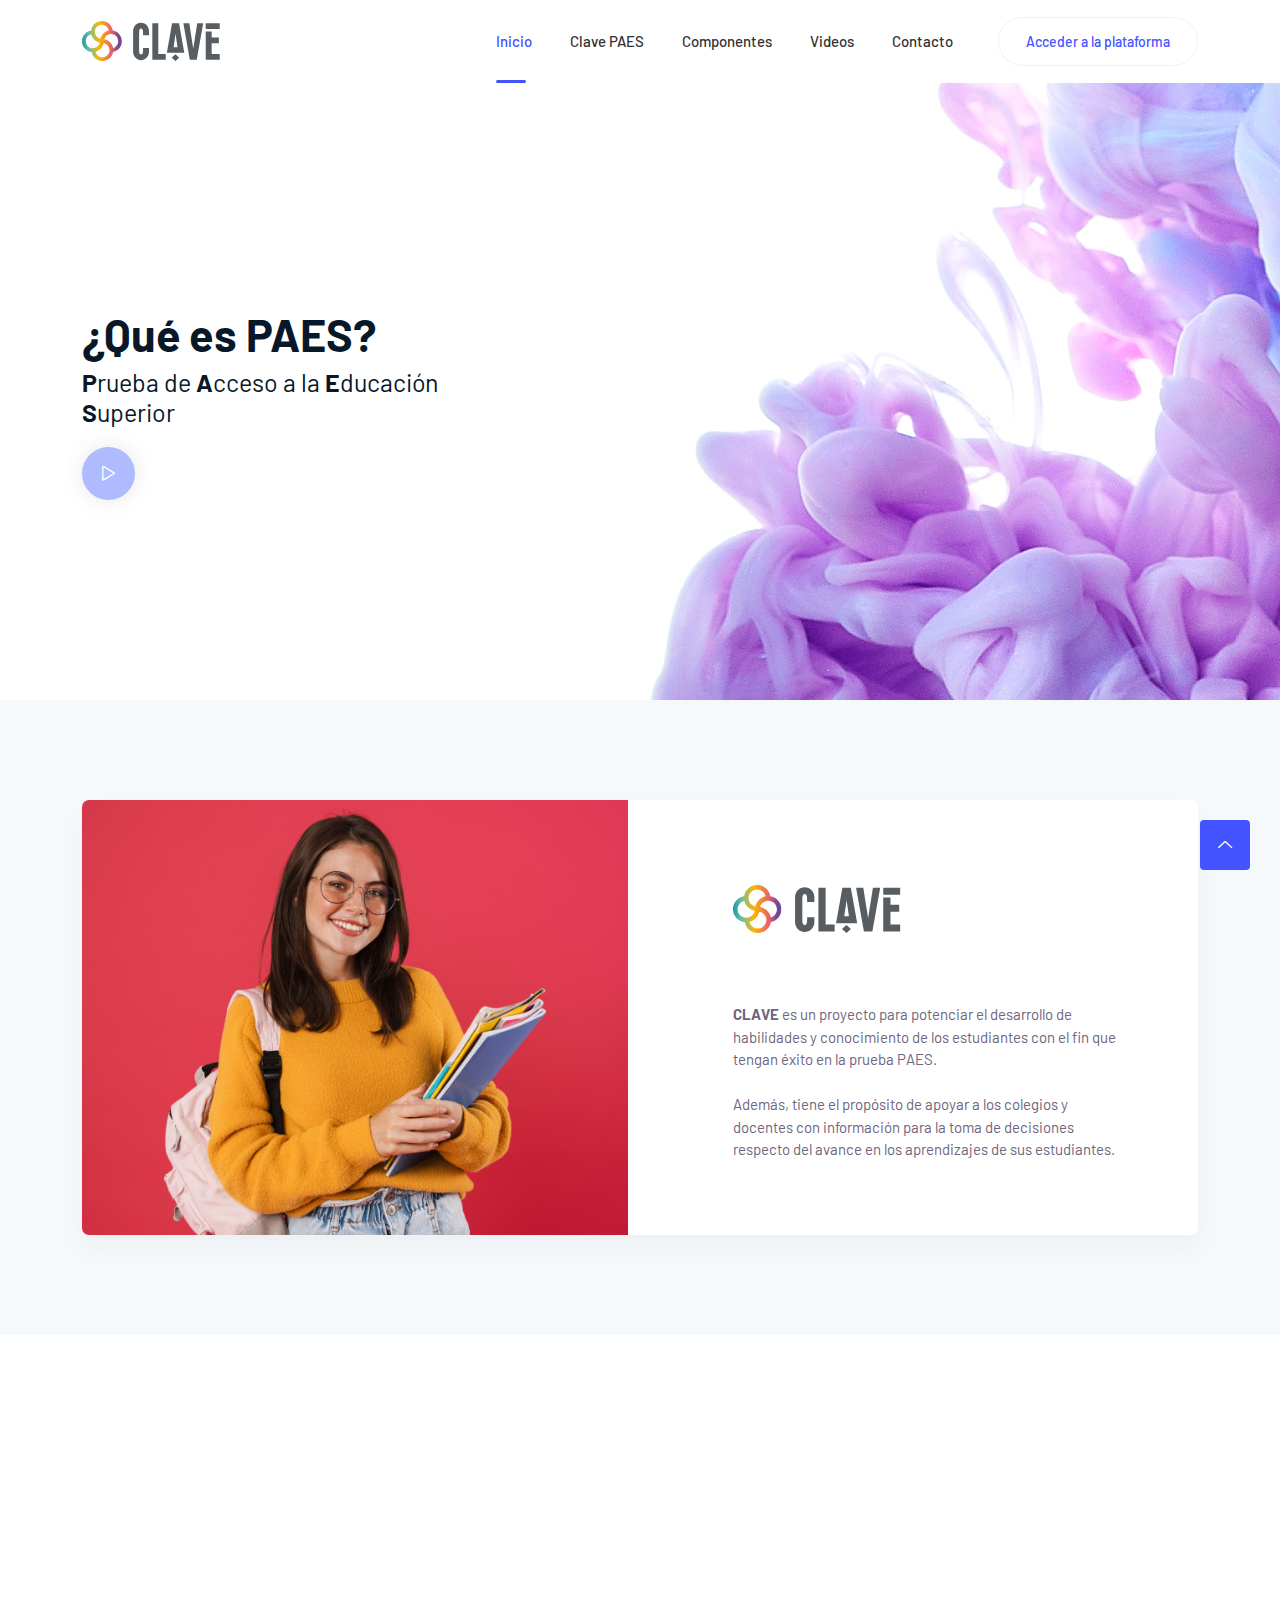
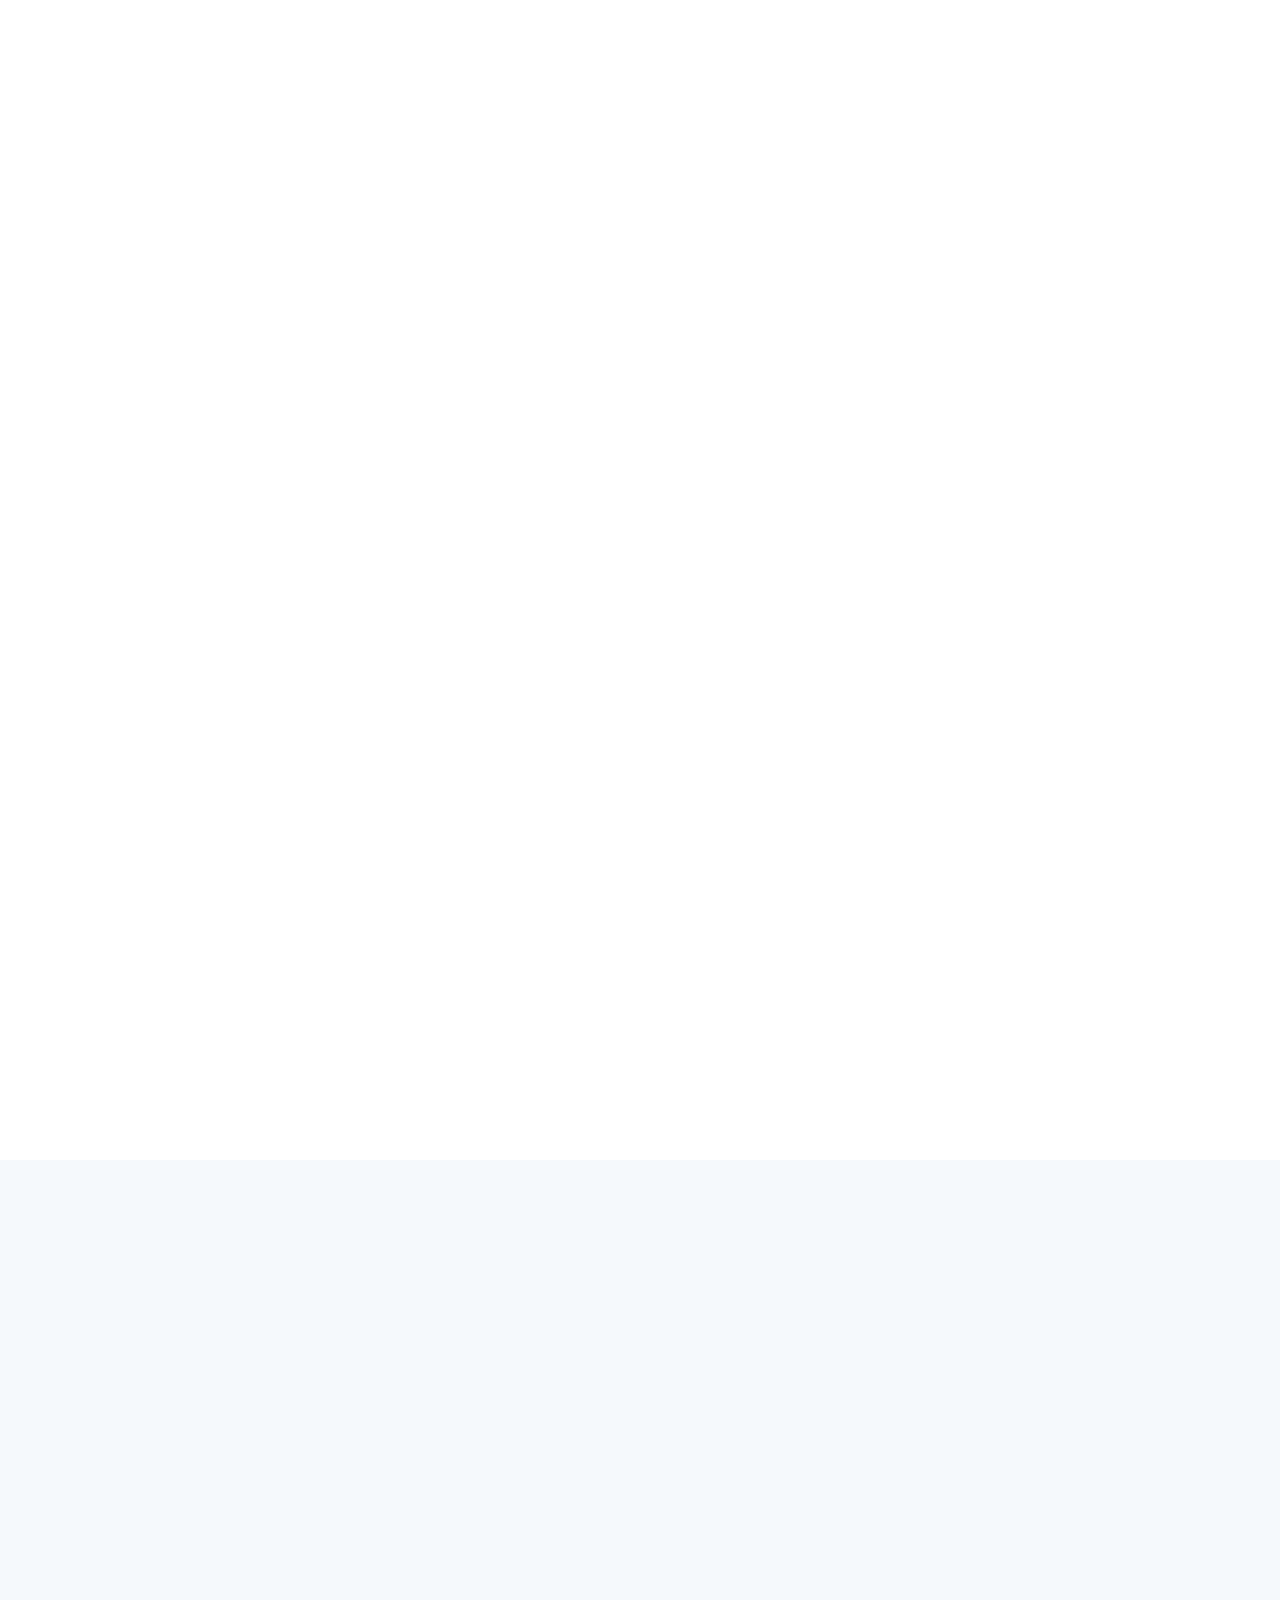
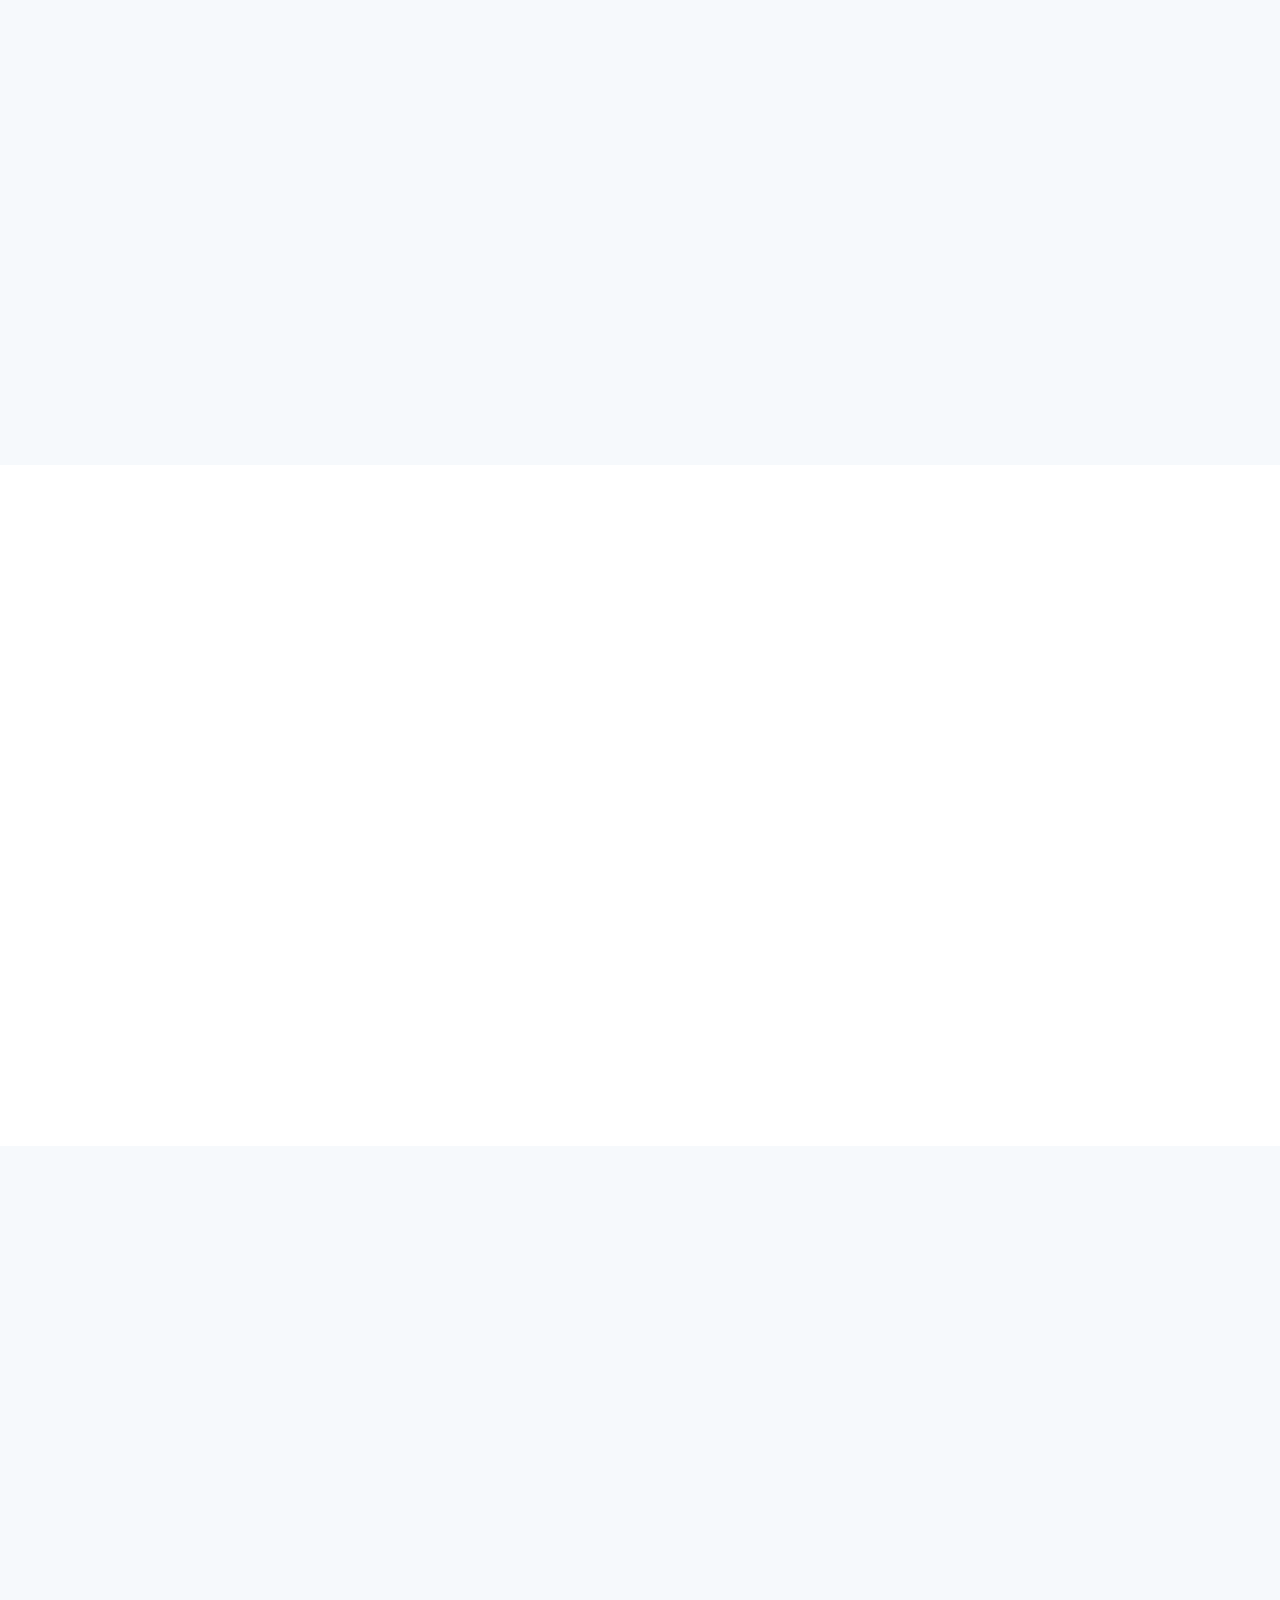
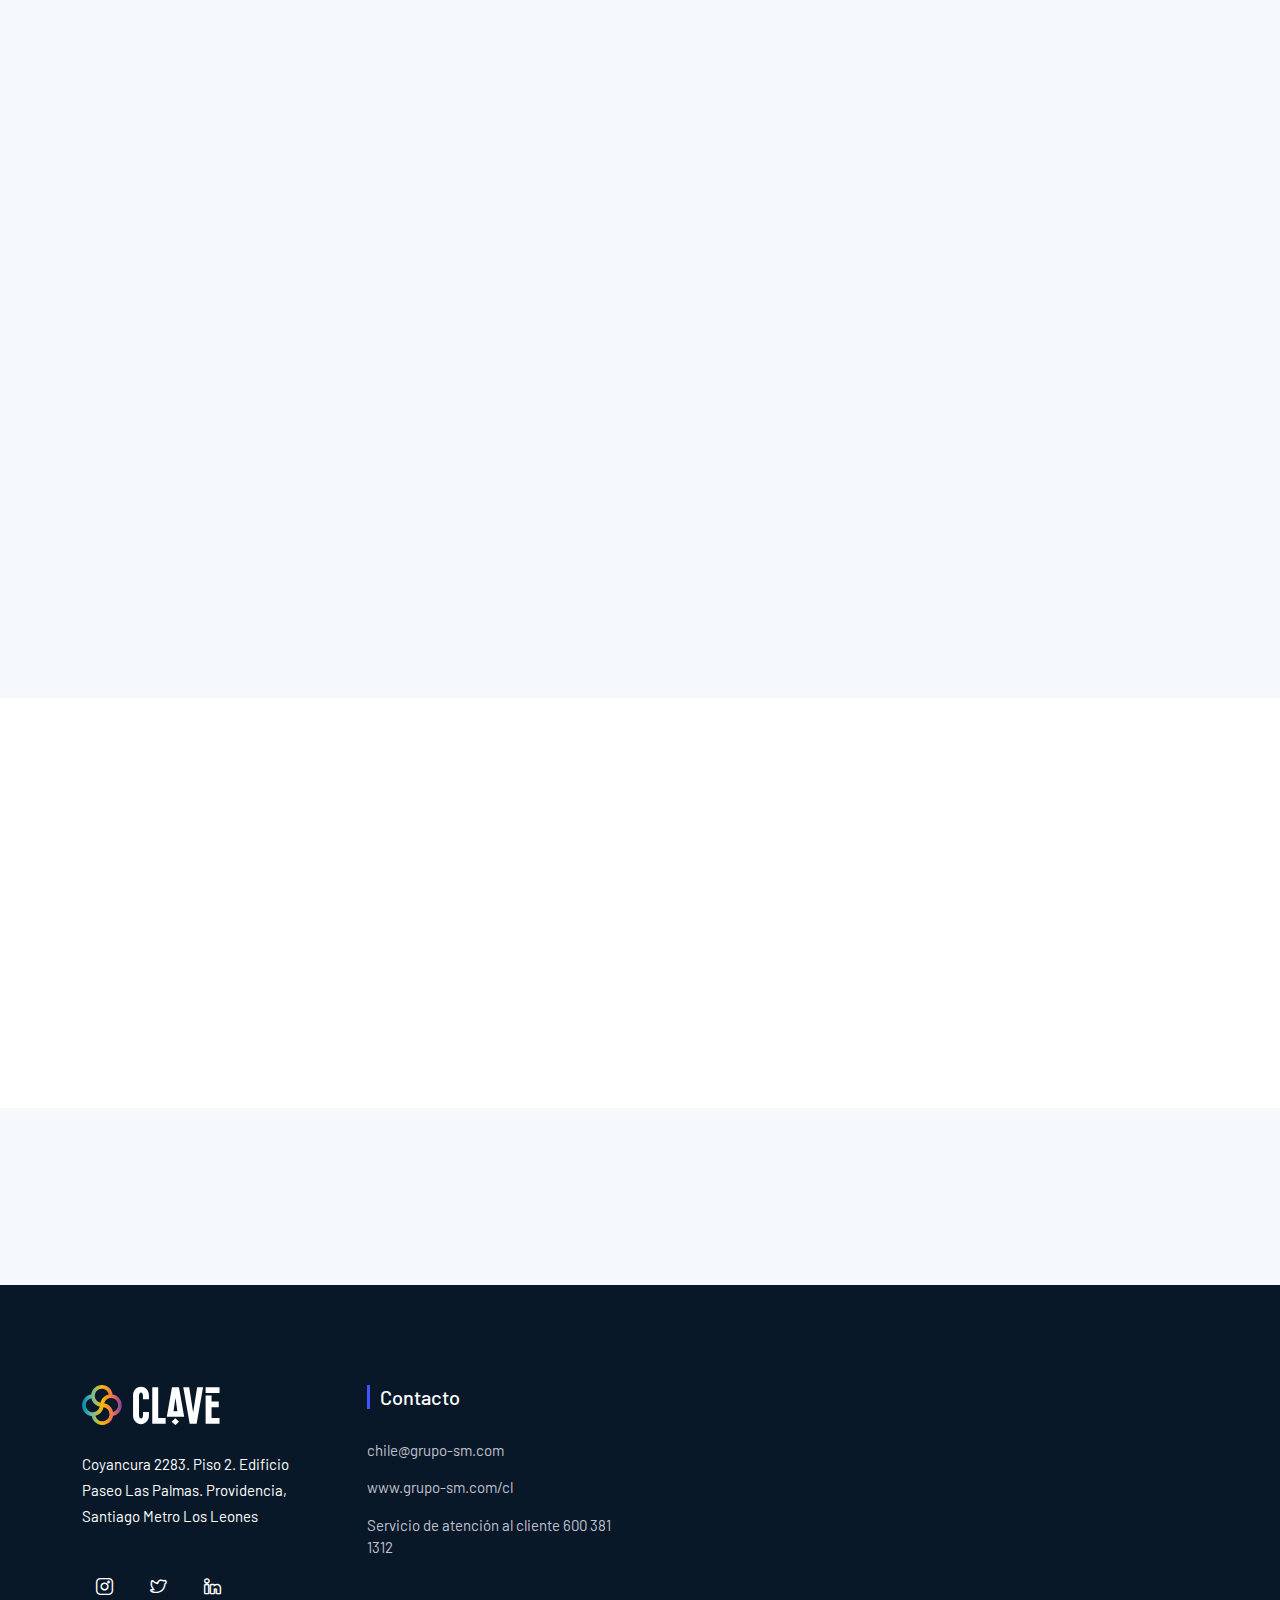
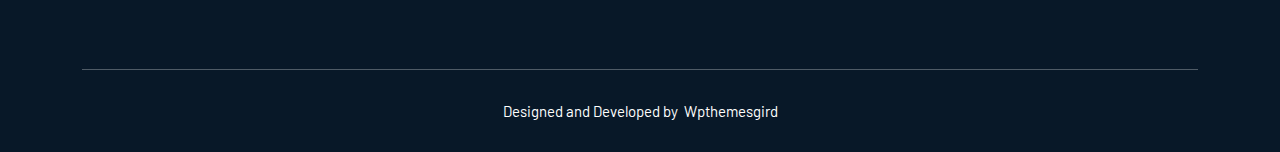
==== index.html @ d4acf5b5 "clau" ====
<!DOCTYPE html>
<html class="no-js" lang="zxx">

<head>
    <meta charset="utf-8" />
    <meta http-equiv="x-ua-compatible" content="ie=edge" />
    <title>Clave PAES</title>
    <meta name="description" content="" />
    <meta name="viewport" content="width=device-width, initial-scale=1" />
    <link rel="shortcut icon" type="image/x-icon" href="assets/images/favicon.svg" />
    <!-- Place favicon.ico in the root directory -->
    <link
          href="https://fonts.googleapis.com/css2?family=Barlow:ital,wght@0,100;0,200;0,300;0,400;0,500;0,600;0,700;0,800;0,900;1,100;1,200;1,300;1,400;1,500;1,600;1,700;1,800;1,900&display=swap"
          rel="stylesheet">
    <!-- ========================= CSS here ========================= -->
    <link rel="stylesheet" href="assets/css/bootstrap.min.css" />
    <link rel="stylesheet" href="assets/css/LineIcons.2.0.css" />
    <link rel="stylesheet" href="assets/css/animate.css" />
    <link rel="stylesheet" href="assets/css/tiny-slider.css" />
    <link rel="stylesheet" href="assets/css/glightbox.min.css" />
    <link rel="stylesheet" href="assets/css/main.css" />
    <link rel="stylesheet" href="assets/css/clau.css" />
</head>

<body>
    <!--[if lte IE 9]>
      <p class="browserupgrade">
        You are using an <strong>outdated</strong> browser. Please
        <a href="https://browsehappy.com/">upgrade your browser</a> to improve
        your experience and security.
      </p>
    <![endif]-->
    <!-- Preloader -->
    <div class="preloader">
        <div class="preloader-inner">
            <div class="preloader-icon">
                <span></span>
                <span></span>
            </div>
        </div>
    </div>
    <!-- /End Preloader -->
    <!-- Start Header Area -->
    <header class="header">
        <div class="navbar-area">
            <div class="container">
                <div class="row align-items-center">
                    <div class="col-lg-12">
                        <nav class="navbar navbar-expand-lg">
                            <a class="navbar-brand logo" href="index.html">
                                <img class="logo1" src="assets/images/logo/logoclave.svg" alt="Logo" />
                            </a>
                            <button class="navbar-toggler" type="button" data-toggle="collapse"
                                    data-target="#navbarSupportedContent" aria-controls="navbarSupportedContent"
                                    aria-expanded="false" aria-label="Toggle navigation">
                                <span class="toggler-icon"></span>
                                <span class="toggler-icon"></span>
                                <span class="toggler-icon"></span>
                            </button>
                            <div class="collapse navbar-collapse sub-menu-bar overflow" id="navbarSupportedContent">
                                <ul id="nav" class="navbar-nav ml-auto">
                                    <li class="nav-item">
                                        <a class="active" href="#hero-area">Inicio</a>
                                    </li>
                                    <li class="nav-item">
                                        <a href="#about-me">Clave PAES</a>
                                    </li>
                                    <li class="nav-item"><a href="#portfolio">Componentes</a>
                                        <ul class="sub-menu">
                                            <li><a href="service-single.html">Estudiante</a></li>
                                            <li><a href="service-single.html">Docente</a></li>
                                        </ul>
                                    </li>
                                    <li class="nav-item"><a href="#portfolio">Videos</a>
                                    </li>
                                    <li class="nav-item"><a href="#">Contacto</a>
                                    </li>
                                </ul>
                            </div>
                            <!-- navbar collapse -->
                            <div class="button">
                                <a href="contact.html" class="btn acceder">Acceder a la plataforma</a>
                            </div>
                        </nav>
                        <!-- navbar -->
                    </div>
                </div>
                <!-- row -->
            </div>
            <!-- container -->
        </div>
        <!-- navbar area -->
    </header>
    <!-- End Header Area -->
    <!-- Start Hero Area-->
    <section class="hero-area" id="hero-area">
        <div class="container">
            <div class="row">
                <div class="col-lg-5 col-12">
                    <div class="hero-content pt-100">
                        <h1 class="wow fadeInUp" data-wow-delay=".6s">¿Qué es PAES?</h1>
                        <h3 class="wow fadeInUp" data-wow-delay=".8s"><b> P</b>rueba de <b>A</b>cceso a la <b>E</b>ducación <b>S</b>uperior</h3>
                        <!--  <p class="wow fadeInUp" data-wow-delay="1.2s">
                            Brute laoreet efficiendi id his, ea illum nonumes luptatum pro.
                            Usu atqui laudem an, insolens gubergren similique est cu.
                            Et vel modus congue vituperata.
                        </p>-->
                        <div class="button wow fadeInUp" data-wow-delay="1.4s">
                            <div class="video-head">
                                <a href="https://www.youtube.com/watch?v=r44RKWyfcFw&fbclid=IwAR21beSJORalzmzokxDRcGfkZA1AtRTE__l5N4r09HcGS5Y6vOluyouM9EM"
                                   class="glightbox video"><i class="lni lni-play"></i></a>
                                <!-- Video Animation -->
                                <div class="promo-video">
                                    <div class="waves-block">
                                        <div class="waves wave-1"></div>
                                        <div class="waves wave-2"></div>
                                        <div class="waves wave-3"></div>
                                    </div>
                                </div>
                                <!--/ End Video Animation -->
                            </div>
                        </div>
                    </div>
                </div>
            </div>
        </div>
    </section>
    <!-- End Hero Area -->
    <!-- Achivment Area Starts 
    <section class="achivement section">
        <div class="container">
            <div class="row">
                <div class="col-lg-6 col-12">
                    <div class="about-top-content wow fadeInLeft" data-wow-delay=".3s">
                        <p>I help our clients create brands, build <span class="span1">digital products </span>and
                            services, innovate, find opportunities,<br> and <span class="span2">validate ideas.</span>
                        </p>
                        <div class="top-social">
                            <h5>Follow Me on</h5>
                            <ul>
                                <li>
                                    <a href="#">
                                        <span class="icon-1"><i class="lni lni-facebook-filled"></i></span>
                                        <span class="icon-2"><i class="lni lni-facebook-filled"></i></span>
                                    </a>
                                </li>
                                <li>
                                    <a href="#">
                                        <span class="icon-1"><i class="lni lni-twitter-original"></i></span>
                                        <span class="icon-2"><i class="lni lni-twitter-original"></i></span>
                                    </a>
                                </li>
                                <li>
                                    <a href="#">
                                        <span class="icon-1"><i class="lni lni-behance-original"></i></span>
                                        <span class="icon-2"><i class="lni lni-behance-original"></i></span>
                                    </a>
                                </li>
                            </ul>
                        </div>
                    </div>
                </div>
                <div class="col-lg-6 col-12">
                    <div class="small-head">
                        <div class="small-expe wow fadeInRight" data-wow-delay=".3s">
                            <ul>
                                <li class="countup" cup-end="10">10</li>
                                <li>Years Of <br> Experience</li>
                            </ul>
                        </div>
                        <div class="small-expe two wow fadeInRight" data-wow-delay=".5s">
                            <ul>
                                <li class="countup" cup-end="100">100</li>
                                <li>happy <br>clients</li>
                            </ul>
                        </div>
                        <div class="small-expe three wow fadeInRight" data-wow-delay=".7s">
                            <ul>
                                <li class="countup" cup-end="500">500</li>
                                <li>Project <br> Done</li>
                            </ul>
                        </div>
                    </div>
                </div>
            </div>
        </div>
    </section>
  End Achivment Area -->
    <!-- About Me Area Starts -->
    <section class="about-me section" id="about-me">
        <div class="container">
            <div class="row">

            </div>
            <div class="inner wow fadeInUp" data-wow-delay=".4s">
                <div class="row">
                    <div class="col-lg-6 col-12 d-flex">
                        <img src="assets/images/fotos/foto01.jpg" alt="#" style="width: 100%;">
                    </div>
                    <div class="col-lg-6 col-12 d-flex justify-content-center align-items-center">
                        <div class="about-right">
                            <div class="row d-flex justify-content-center">
                                <div class="col-10">
                                    <img class="logoclave" src="assets/images/logo/logoclave.svg" alt="" />
                                </div>
                            </div>
                            <div class="about-tab">
                                <!-- Nav Tab  -->
                                <!--/ End Nav Tab -->
                                <!-- Tab 1 -->
                                <div class="tab-pane fade show active" id="t-tab1" role="tabpanel">
                                    <div class="row d-flex justify-content-center pt-30">
                                        <div class="col-10">
                                            <div class="tab-about">
                                                <spam> <b> CLAVE</b> es un proyecto para potenciar el desarrollo de habilidades y conocimiento de los estudiantes con el fin que tengan éxito en la prueba PAES. <br> <br> Además, tiene el propósito de apoyar a los colegios y docentes con información para la toma de decisiones respecto del avance en los aprendizajes de sus estudiantes.</spam>
                                            </div>
                                        </div>
                                    </div>
                                </div>
                            </div>
                        </div>
                    </div>
                </div>
            </div>
        </div>
    </section>
    <!-- End About Me Area -->
    <!-- Start Service Area -->
    <section id="services" class="services section">
        <div class="container">
            <div class="row">
                <div class="col-12">
                    <div class="section-title align-center">
                      <!--  <div class="d-flex justify-content-center">
                            <img class="mb-20" src="assets/images/logo/nuevologopaes.png" alt="" style="width: 250px;" />
                        </div>-->
                        <h2 class="wow fadeInUp" data-wow-delay=".4s">Clave PAES</h2>
                        <p class="wow fadeInUp" data-wow-delay=".6s">PAES es una prueba con una apuesta distinta, por tanto, el foco de este proyecto también lo es. Atrás quedaron páginas y páginas de contenido, ahora debes focalizarte en el desarrollo de las habilidades necesarias. Clave PAES te acompaña en este proceso.</p>
                    </div>
                </div>
            </div>
            <div class="row ">
                <div class="col-lg-12 col-12 d-flex justify-content-center p-3">
                <div class=" wow fadeInUp" data-wow-delay=".4s">
                    <h5 class="d-flex justify-content-center "><a href="service-single.html">Textos disponibles</a></h5>
                </div>
            </div>
                <div class="col-lg-6 col-md-6 col-12 p-3">
                    <div class=" wow fadeInUp" data-wow-delay=".3s">
                        <img class="" src="assets/images/fotos/Librosdisponibles.png" alt="" style="width: 100%;" />
                    </div>
                </div>
                <div class="col-lg-6 col-md-6 col-12 p-3 d-flex justify-content-center align-items-center">
                    <div class=" wow fadeInUp" data-wow-delay=".2s">
                        <div class="button mt-10 ">
                            <a href="https://www.smconecta.cl/plataforma/UsedCodes/mi_biblioteca" class="btn acceder">Ver DEMO</a>
                        </div>
                    </div>
                </div>
                <div class="col-lg-12 col-12 d-flex justify-content-center p-3">
                    <div class=" wow fadeInUp" data-wow-delay=".4s">
                        <h5 class="d-flex justify-content-center "><a href="service-single.html">Proximamente</a></h5>
                    </div>
                </div>
                <div class="col-lg-12 col-12 d-flex justify-content-center p-3">
                    <div class=" wow fadeInUp" data-wow-delay=".4s">
                        <img class="mt-20" src="assets/images/fotos/otrosibros.png" alt="" style="width: 100%;" />
                        <div class="button mt-30 d-flex justify-content-center">
                            <a href="https://portaldemre.demre.cl/la-prueba/pruebas-y-temarios/presentacion-pruebas-temarios-paes-p2023" class="btn acceder">Temarios DEMRE</a>
                        </div>
                    </div>
                </div>
            </div>
        </div>
    </section>
    <!-- /End Services Area -->
    <!--Resume Section-->
    <section class="services section bg-galleta" id="resume">
        <div class="container">
            <div class="row">
                <div class="col-12">
                    <div class="section-title align-center">
                        <h2 class="wow fadeInUp" data-wow-delay=".4s">Ejes o ideas fuerzas del proyecto</h2>
                        <p class="wow fadeInUp" data-wow-delay=".6s">There are many variations of passages of Lorem Ipsum available, but the majority have suffered alteration in some form.</p>
                    </div>
                </div>
            </div>
            <div class="row">
                <div class="col-lg-4 col-md-6 col-12">
                    <div class="single-service wow fadeInUp h-430" data-wow-delay=".2s">
                        <div class="d-flex justify-content-center mb-30">
                            <img class="cl-icono" src="assets/images/fotos/ico-01.png" alt="" />
                        </div>
                        <h4>Calidad</h4>
                        <spam class="color-furia fw-500">Material alineado a PAES</spam>
                        <p>El proyecto ha sido elaborado según los nuevos requerimientos y desafíos que presenta PAES y con la calidad y sello que caracteriza a SM.</p>
                    </div>
                </div>
                <div class="col-lg-4 col-md-6 col-12 ">
                    <div class="single-service wow fadeInUp h-430" data-wow-delay=".3s">
                        <div class="d-flex justify-content-center mb-30">
                            <img class="cl-icono" src="assets/images/fotos/ico-02.png" alt="" />
                        </div>
                        <h4>Reportabilidad</h4>
                        <spam class="color-furia fw-500">Permite contar con información relevante</spam>
                        <p>Reporte permanente y sistemático del desempeño de los estudiantes, lo que les permitirá a ellos y a sus docentes la toma de decisiones oportunas. </p>
                    </div>
                </div>
                <div class="col-lg-4 col-md-6 col-12">
                    <div class="single-service wow fadeInUp h-430" data-wow-delay=".4s">
                        <div class="d-flex justify-content-center mb-30">
                            <img class="cl-icono" src="assets/images/fotos/ico-03.png" alt="" />
                        </div>
                        <h4>Acompañamiento</h4>
                        <spam class="color-furia fw-500">Para la toma de decisiones a tiempo y en conjunto</spam>
                        <p >Los productos y servicios de la propuesta conciben a los docentes y a los colegios un eje articulador clave para el éxito de sus estudiantes en el proceso de preparación y rendición de la PAES y su posterior acceso a la educación superior.</p>
                    </div>
                </div>
            </div>
        </div>
    </section>
    <!-- /End Resume Section-->
    <!-- Start Team -->
    <section id="team" class="team section ">
        <div class="container">
            <div class="row">
                <div class="col-12">
                    <div class="section-title align-center">
                        <h2 class="wow fadeInUp" data-wow-delay=".4s">Contexto PAES</h2>
                        <p class="wow fadeInUp" data-wow-delay=".6s">There are many variations of passages of Lorem Ipsum available, but the majority have suffered alteration in some form.</p>
                    </div>
                </div>
            </div>
            <div class="row  ">
                <!-- Single Team -->
                <div class="col-lg-3 col-md-6 col-12 position-relative">
                    <img class="position-absolute top-110 right-40 wow fadeInUp dis-none" data-wow-delay=".4s" src="assets/images/fotos/flechahori.png" alt="" />
                    <div class="single-team wow fadeInUp" data-wow-delay=".2s">
                        <!-- Image -->
                        <div class="shapes">
                            <img class="shape1" src="assets/images/team/team-shape1.svg" alt="#">
                            <img class="shape2" src="assets/images/team/team-shape2.svg" alt="#">
                            <div class="image">
                                <img class="" src="assets/images/fotos/psu.jpg" alt="" />
                            </div>
                        </div>
                        <!-- End Image -->
                        <div class="info-head">
                            <!-- Info Box -->
                            <div class="info-box">
                                <h4 class="name"><a href="#">Admisión 2004 - 2020</a></h4>
                                <span class="designation">Enfoque de contenidos</span>
                            </div>
                            <!-- End Info Box -->
                        </div>
                    </div>
                </div>
                <!-- End Single Team -->
                <div class="col-lg-3 col-md-6 col-12 position-relative">
                    <img class="position-absolute top-110 right-40 wow fadeInUp dis-none" data-wow-delay=".4s" src="assets/images/fotos/flechahori.png" alt="" />
                    <div class="single-team wow fadeInUp" data-wow-delay=".4s">
                        <!-- Image -->
                        <div class="shapes">
                            <img class="shape1" src="assets/images/team/team-shape1.svg" alt="#">
                            <img class="shape2" src="assets/images/team/team-shape2.svg" alt="#">
                            <div class="image">
                                <img class="" src="assets/images/fotos/pdt.jpg" alt="" />
                            </div>
                        </div>
                        <!-- End Image -->
                        <div class="info-head">
                            <!-- Info Box -->
                            <div class="info-box">
                                <h4 class="name"><a href="#">Admisión 2021</a></h4>
                                <span class="designation">20% preguntas competencias</span>
                            </div>
                            <!-- End Info Box -->
                        </div>
                    </div>
                </div>
                <!-- End Single Team -->
                <div class="col-lg-3 col-md-6 col-12 position-relative">
                    <img class="position-absolute top-110 right-40 wow fadeInUp dis-none" data-wow-delay=".4s" src="assets/images/fotos/flechahori.png" alt="" />
                    <div class="single-team wow fadeInUp" data-wow-delay=".6s">
                        <!-- Image -->
                        <div class="shapes">
                            <img class="shape1" src="assets/images/team/team-shape1.svg" alt="#">
                            <img class="shape2" src="assets/images/team/team-shape2.svg" alt="#">
                            <div class="image">
                                <img class="" src="assets/images/fotos/pdt2.jpg" alt="" />
                            </div>
                        </div>
                        <!-- End Image -->
                        <div class="info-head">
                            <!-- Info Box -->
                            <div class="info-box">
                                <h4 class="name"><a href="#">Admisión 2022</a></h4>
                                <span class="designation">50% preguntas competencias</span>
                            </div>
                            <!-- End Info Box -->
                        </div>
                    </div>
                </div>
                <!-- End Single Team -->
                <div class="col-lg-3 col-md-6 col-12">
                    <div class="single-team wow fadeInUp" data-wow-delay=".8s">
                        <!-- Image -->
                        <div class="shapes">
                            <img class="shape1" src="assets/images/team/team-shape1.svg" alt="#">
                            <img class="shape2" src="assets/images/team/team-shape2.svg" alt="#">
                            <div class="image">
                                <img class="" src="assets/images/fotos/paes.jpg" alt="" />
                            </div>
                        </div>
                        <!-- End Image -->
                        <div class="info-head">
                            <!-- Info Box -->
                            <div class="info-box">
                                <h4 class="name"><a href="#">Admisión 2023 en adelante</a></h4>
                                <span class="designation">100% preguntas competencias</span>
                            </div>
                            <!-- End Info Box -->
                        </div>
                    </div>
                </div>
                <!-- End Single Team -->
            </div>
        </div>
    </section>
    <!--/ End Team Area -->
    <!-- Start Portfolio Area-->
    <section class="portfolio-section section" id="portfolio">
        <div id="container" class="container">
            <div class="row">
                <div class="col-12">
                    <div class="section-title align-center">
                        <h2 class="wow fadeInUp" data-wow-delay=".4s">Componentes</h2>
                        <p class="wow fadeInUp" data-wow-delay=".6s">There are many variations of passages of Lorem Ipsum available, but the majority have suffered alteration in some form.</p>
                    </div>
                </div>
            </div>
            <div class="row">
                <div class="col-12">
                    <div class="portfolio-button-head ">
                        <div class="portfolio-btn-wrapper wow fadeInUp" data-wow-delay=".4s">
                            <button class="portfolio-btn active" data-filter="*">Todos</button>
                            <button class="portfolio-btn" data-filter=".graphic">Textos Clave PAES</button>
                            <button class="portfolio-btn " data-filter=".branding">Material de estudio</button>
                            <button class="portfolio-btn " data-filter=".marketing">Ensayos</button>
                            <button class="portfolio-btn " data-filter=".web">Plataforma digital</button>
                        </div>
                    </div>
                </div>
            </div>
            <div class="row grid ">
                <div class="col-lg-4 col-md-6 grid-item marketing">
                    <div class="portfolio-item-wrapper wow fadeInUp" data-wow-delay=".3s">
                        <div class="portfolio-img">
                            <img src="assets/images/fotos/03.jpg">
                        </div>
                    </div>
                </div>
                <div class="col-lg-4 col-md-6 grid-item web">
                    <div class="portfolio-item-wrapper wow fadeInUp" data-wow-delay=".5s">
                        <div class="portfolio-img">
                            <img src="assets/images/fotos/04.jpg">
                        </div>
                    </div>
                </div>
                <div class="col-lg-4 col-md-6 grid-item web">
                    <div class="portfolio-item-wrapper wow fadeInUp" data-wow-delay=".5s">
                        <div class="portfolio-img">
                            <img src="assets/images/fotos/04.jpg" alt="#">
                        </div>
                    </div>
                </div>
                <div class="col-lg-4 col-md-6 grid-item branding">
                    <div class="portfolio-item-wrapper wow fadeInUp" data-wow-delay=".6s">
                        <div class="portfolio-img">
                            <img src="assets/images/fotos/03.jpg" alt="#">
                        </div>
                    </div>
                </div>
                <div class="col-lg-4 col-md-6 grid-item branding">
                    <div class="portfolio-item-wrapper wow fadeInUp" data-wow-delay=".6s">
                        <div class="portfolio-img">
                            <img src="assets/images/fotos/02.jpg" alt="#">
                        </div>
                    </div>
                </div>
                <div class="col-lg-4 col-md-6 grid-item graphic">
                    <div class="portfolio-item-wrapper wow fadeInUp" data-wow-delay=".8s">
                        <div class="portfolio-img">
                            <img src="assets/images/fotos/01.jpg">
                        </div>
                    </div>
                </div>
            </div>

        </div>
    </section>
        <!-- Start Blog Area -->
        <section class="blog section" id="blog">
            <div class="container">
                <!--  <div class="row">
                    <div class="col-12">
                        <div class="section-title align-center">
                            <span class="wow fadeInDown" data-wow-delay=".2s">Recent Blog</span>
                            <h2 class="wow fadeInUp" data-wow-delay=".4s">My Latest Blog</h2>
                            <p class="wow fadeInUp" data-wow-delay=".6s">There are many variations of passages of Lorem
                                Ipsum available, but the majority have suffered alteration in some form.</p>
                        </div>
                    </div>
                </div> -->
                <div class="row d-flex justify-content-center">
                    <div class="col-lg-4 col-md-6 col-12">
                        <!-- Single Blog -->
                        <div class="single-news wow fadeInUp" data-wow-delay=".2s">
                            <div class="news-head">
                                <img src="https://via.placeholder.com/800x550" alt="#">
                            </div>
                            <div class="news-body">
                                <div class="news-content">
                                    <h2><a href="blog-single-sidebar.html">Componentes para el estudiante</a></h2>
                                    <p class="text">Lorem Ipsum is simply dummy text of the printing and typesetting
                                        industry. Lorem Ipsum has been the industry's standard.</p>
                                </div>
                            </div>
                        </div>
                        <!-- End Single Blog -->
                    </div>
                    <div class="col-lg-4 col-md-6 col-12">
                        <!-- Single Blog -->
                        <div class="single-news wow fadeInUp" data-wow-delay=".4s">
                            <div class="news-head">
                                <img src="https://via.placeholder.com/800x550" alt="#">
                            </div>
                            <div class="news-body">
                                <div class="news-content">
                                    <h2><a href="blog-single-sidebar.html">Componentes para el docente</a>
                                    </h2>
                                    <p class="text">Lorem Ipsum is simply dummy text of the printing and typesetting
                                        industry. Lorem Ipsum has been the industry's standard.</p>
                                </div>
                            </div>
                        </div>
                        <!-- End Single Blog -->
                    </div>

                </div>
            </div>
        </section>
        <!-- End Blog Area -->
    <!-- End Portfolio Area-->
    <!-- 
                        <div class="testimonial-slider"></div>
                
          
                <div class="client-logo-carousel "> </div> -->
    <!-- End Clients Area -->
    <section id="cpechsm" class=" bg-galleta services section">
        <div class="container">
            <div class="row ">
                <div class="col-lg-12 col-md-6 col-12 ">
                    <div class="d-flex justify-content-center align-items-center wow fadeInUp" data-wow-delay=".2s">
                        <img class="ms-20 me-20" src="assets/images/logo/cpech.png" alt="" />
                        <img class="ms-20 me-20" src="assets/images/logo/sm.png" alt="" />
                        <p class="ms-20" style="width: 500px;">Alianza SM - Cpech es una colaboración para entregar a los establecimientos herramientas adecuadas de preparación para rendir la prueba PAES. </p>
                    </div>
                </div>
            </div>
        </div>
    </section>
    
    <!-- Start Footer Area -->
    <footer class="footer">
        <!-- Start Middle Top -->
        <div class="footer-middle">
            <div class="container">
                <div class="row">
                    <div class="col-lg-3 col-md-6 col-12">
                        <!-- Single Widget -->
                        <div class="f-about single-footer">
                            <div class="logo">
                                <a href="index.html"><img src="assets/images/logo/logoclavev2.svg" alt="Logo"></a>
                            </div>
                            <p>Coyancura 2283. Piso 2. Edificio Paseo Las Palmas. Providencia, Santiago Metro Los Leones</p>
                            <div class="footer-social">
                                <ul>
                                    <li><a href="#"><i class="lni lni-instagram"></i></a></li>
                                    <li><a href="#"><i class="lni lni-twitter"></i></a></li>
                                    <li><a href="#"><i class="lni lni-linkedin"></i></a></li>
                                </ul>
                            </div>
                        </div>
                        <!-- End Single Widget -->
                    </div>
                    <div class="col-lg-3 col-md-6 col-12">
                        <!-- Single Widget -->
                        <div class="single-footer f-link">
                            <h3>Contacto</h3>
                            <ul>
                                <li><a href="#">chile@grupo-sm.com</a></li>
                                <li><a href="#">www.grupo-sm.com/cl</a></li>
                                <li><a href="#">Servicio de atención al cliente 600 381 1312</a></li>
                            </ul>
                        </div>
                        <!-- End Single Widget -->
                    </div>
                </div>
            </div>
        </div>
        <!--/ End Footer Middle -->
        <!-- Start Footer Bottom -->
        <div class="footer-bottom">
            <div class="container">
                <div class="inner">
                    <div class="row">
                        <div class="col-12">
                            <div class="left">
                                <p>Designed and Developed by<a href="https://wpthemesgrid.com/" rel="nofollow"
                                       target="_blank">Wpthemesgird</a></p>
                            </div>
                        </div>
                    </div>
                </div>
            </div>
        </div>
        <!-- End Footer Middle -->
    </footer>
    <!--/ End Footer Area -->
    <!-- ========================= scroll-top ========================= -->
    <a href="#" class="scroll-top btn-hover">
        <i class="lni lni-chevron-up"></i>
    </a>
    <!-- ========================= JS here ========================= -->
    <script src="assets/js/bootstrap.min.js"></script>
    <script src="assets/js/count-up.min.js"></script>
    <script src="assets/js/wow.min.js"></script>
    <script src="assets/js/tiny-slider.js"></script>
    <script src="assets/js/glightbox.min.js"></script>
    <script src="assets/js/imagesloaded.min.js"></script>
    <script src="assets/js/isotope.min.js"></script>
    <script src="assets/js/main.js"></script>
    <script type="text/javascript">
        //========= testimonial 
        // tns({
        //     container: '.testimonial-slider',
        //     items: 1,
        //     slideBy: 'page',
        //     autoplay: false,
        //     mouseDrag: true,
        //     gutter: 0,
        //     nav: true,
        //     controls: false,
        //     controlsText: ['<i class="lni lni-chevron-left"></i>', '<i class="lni lni-chevron-right"></i>'],
        //     responsive: {
        //         0: {
        //             items: 1,
        //         },
        //         540: {
        //             items: 1,
        //         },
        //         768: {
        //             items: 1,
        //         },
        //         992: {
        //             items: 2,
        //         },
        //         1170: {
        //             items: 2,
        //         }
        //     }
        // });

        // //====== Clients Logo Slider
        // tns({
        //     container: '.client-logo-carousel',
        //     slideBy: 'page',
        //     autoplay: true,
        //     autoplayButtonOutput: false,
        //     mouseDrag: true,
        //     gutter: 15,
        //     nav: false,
        //     controls: false,
        //     responsive: {
        //         0: {
        //             items: 1,
        //         },
        //         540: {
        //             items: 2,
        //         },
        //         768: {
        //             items: 3,
        //         },
        //         992: {
        //             items: 4,
        //         },
        //         1170: {
        //             items: 6,
        //         }
        //     }
        // });

        //========= glightbox
        GLightbox({
            'href': 'https://www.youtube.com/watch?v=r44RKWyfcFw&fbclid=IwAR21beSJORalzmzokxDRcGfkZA1AtRTE__l5N4r09HcGS5Y6vOluyouM9EM',
            'type': 'video',
            'source': 'youtube', //vimeo, youtube or local
            'width': 900,
            'autoplayVideos': true,
        });

        //============== isotope masonry js with imagesloaded
        imagesLoaded('#container', function () {
            var elem = document.querySelector('.grid');
            var iso = new Isotope(elem, {
                // options
                itemSelector: '.grid-item',
                masonry: {
                    // use outer width of grid-sizer for columnWidth
                    columnWidth: '.grid-item'
                }
            });

            let filterButtons = document.querySelectorAll('.portfolio-btn-wrapper button');
            filterButtons.forEach(e =>
                e.addEventListener('click', () => {

                    let filterValue = event.target.getAttribute('data-filter');
                    iso.arrange({
                        filter: filterValue
                    });
                })
            );
        });
    </script>
</body>

</html>
---- assets/css/tiny-slider.css ----
.tns-outer{padding:0!important}.tns-outer [hidden]{display:none!important}.tns-outer [aria-controls],.tns-outer [data-action]{cursor:pointer}.tns-slider{-webkit-transition:all 0s;-moz-transition:all 0s;transition:all 0s}.tns-slider>.tns-item{-webkit-box-sizing:border-box;-moz-box-sizing:border-box;box-sizing:border-box}.tns-horizontal.tns-subpixel{white-space:nowrap}.tns-horizontal.tns-subpixel>.tns-item{display:inline-block;vertical-align:top;white-space:normal}.tns-horizontal.tns-no-subpixel:after{content:'';display:table;clear:both}.tns-horizontal.tns-no-subpixel>.tns-item{float:left}.tns-horizontal.tns-carousel.tns-no-subpixel>.tns-item{margin-right:-100%}.tns-no-calc{position:relative;left:0}.tns-gallery{position:relative;left:0;min-height:1px}.tns-gallery>.tns-item{position:absolute;left:-100%;-webkit-transition:transform 0s,opacity 0s;-moz-transition:transform 0s,opacity 0s;transition:transform 0s,opacity 0s}.tns-gallery>.tns-slide-active{position:relative;left:auto!important}.tns-gallery>.tns-moving{-webkit-transition:all .25s;-moz-transition:all .25s;transition:all .25s}.tns-autowidth{display:inline-block}.tns-lazy-img{-webkit-transition:opacity .6s;-moz-transition:opacity .6s;transition:opacity .6s;opacity:.6}.tns-lazy-img.tns-complete{opacity:1}.tns-ah{-webkit-transition:height 0s;-moz-transition:height 0s;transition:height 0s}.tns-ovh{overflow:hidden}.tns-visually-hidden{position:absolute;left:-10000em}.tns-transparent{opacity:0;visibility:hidden}.tns-fadeIn{opacity:1;filter:alpha(opacity=100);z-index:0}.tns-normal,.tns-fadeOut{opacity:0;filter:alpha(opacity=0);z-index:-1}.tns-vpfix{white-space:nowrap}.tns-vpfix>div,.tns-vpfix>li{display:inline-block}.tns-t-subp2{margin:0 auto;width:310px;position:relative;height:10px;overflow:hidden}.tns-t-ct{width:2333.3333333%;width:-webkit-calc(100% * 70/3);width:-moz-calc(100% * 70/3);width:calc(100% * 70/3);position:absolute;right:0}.tns-t-ct:after{content:'';display:table;clear:both}.tns-t-ct>div{width:1.4285714%;width:-webkit-calc(100%/70);width:-moz-calc(100%/70);width:calc(100%/70);height:10px;float:left}
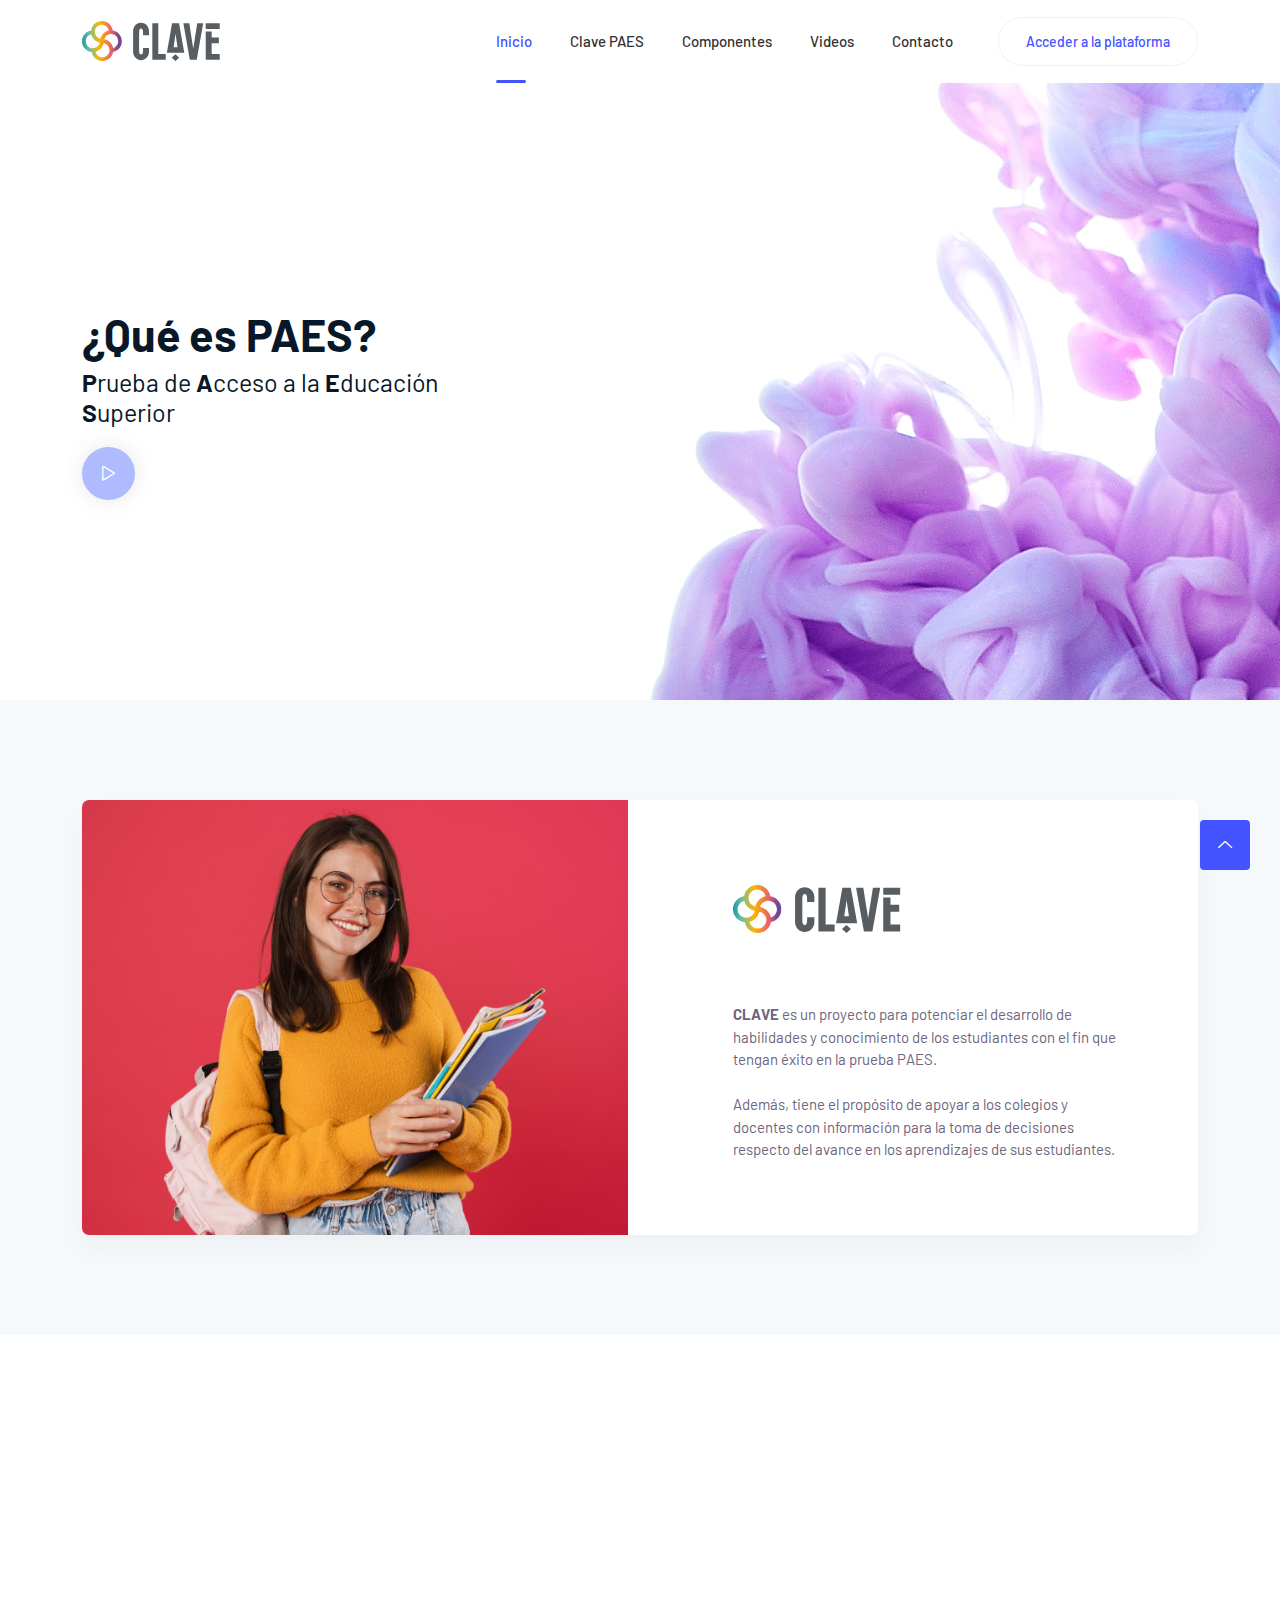
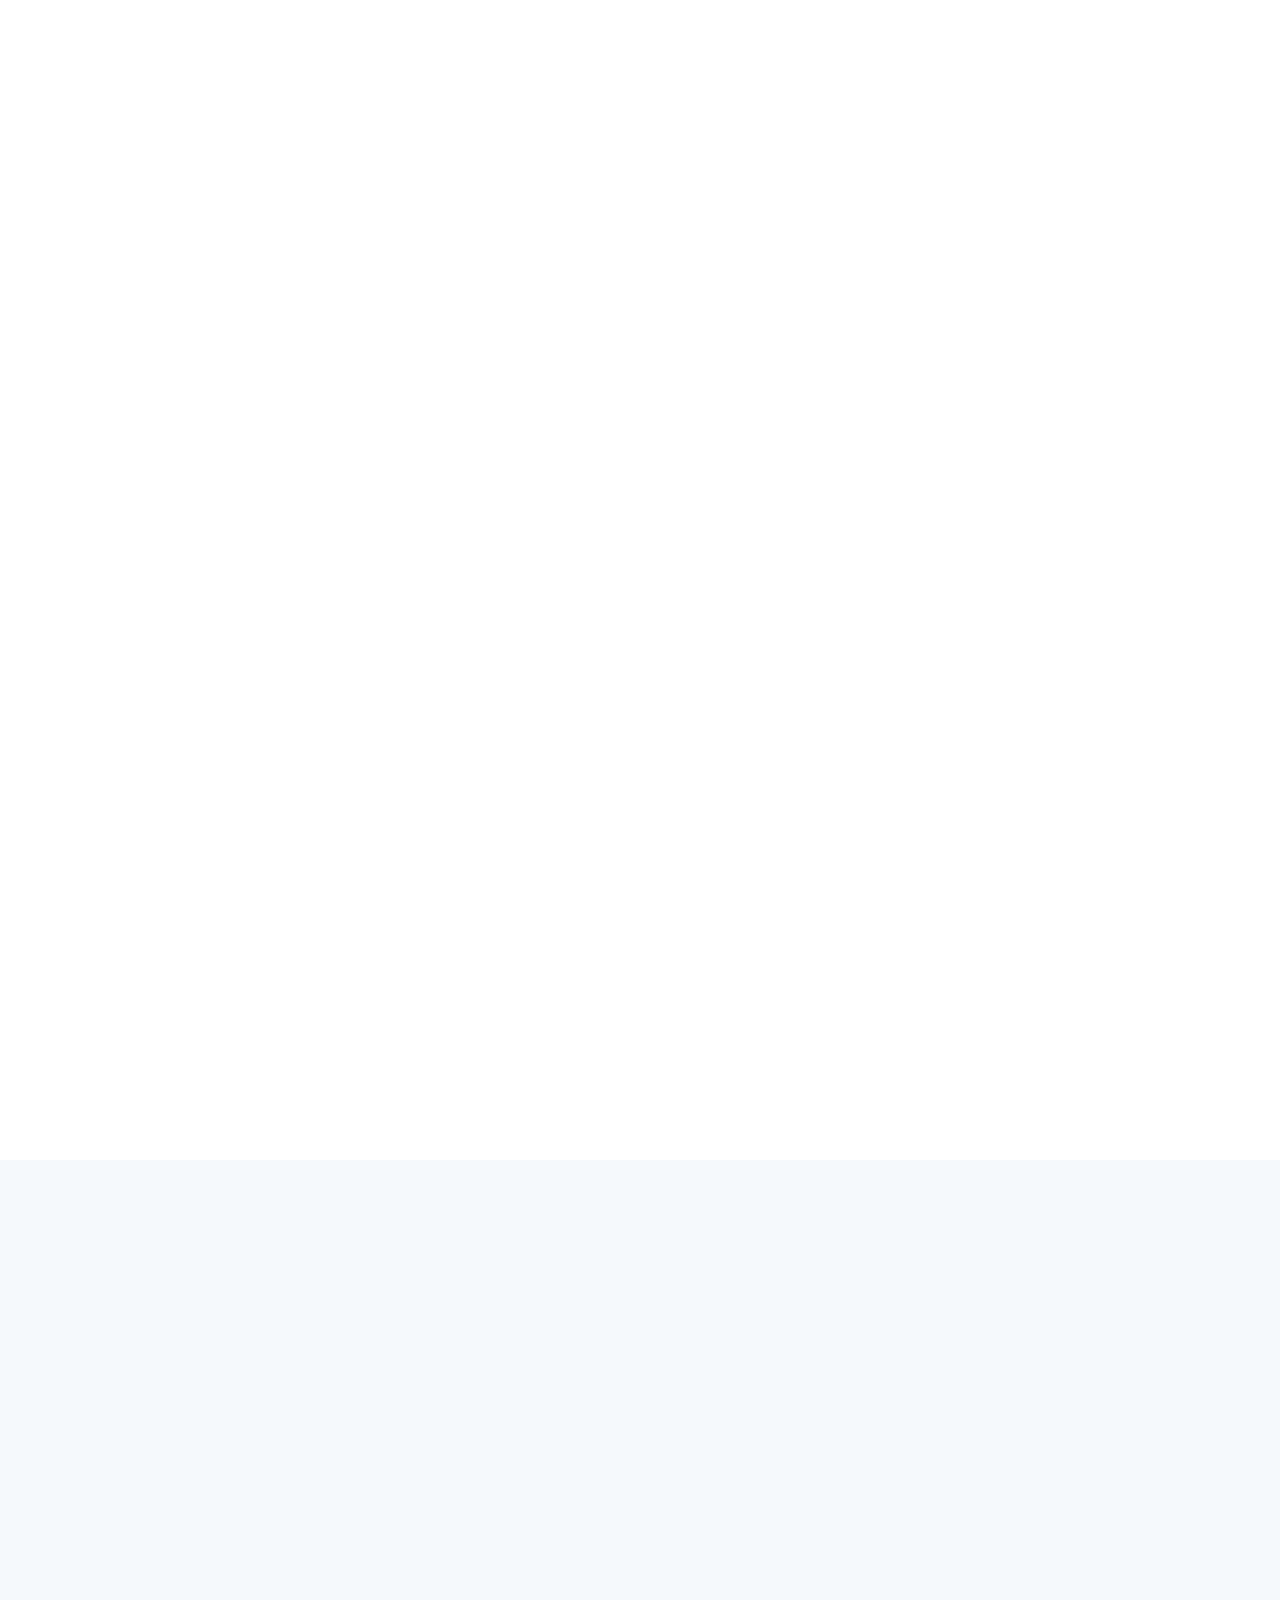
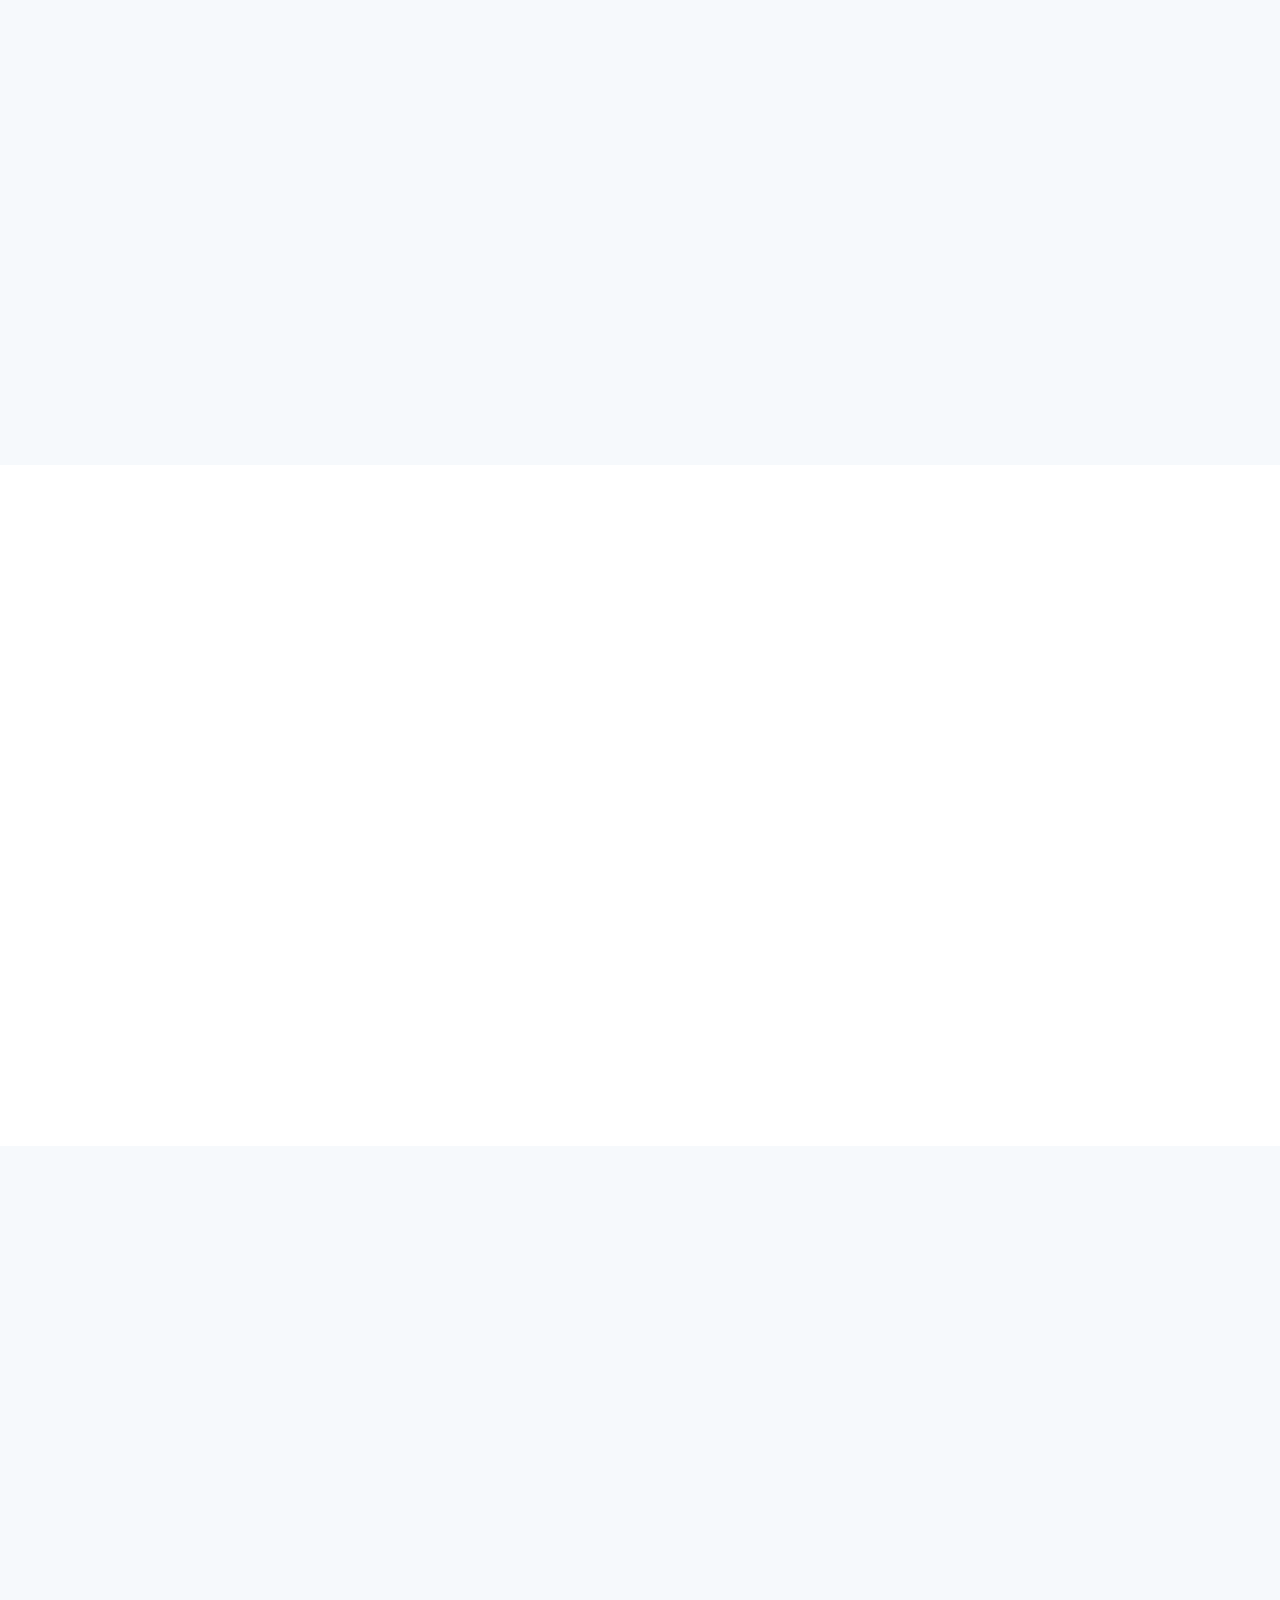
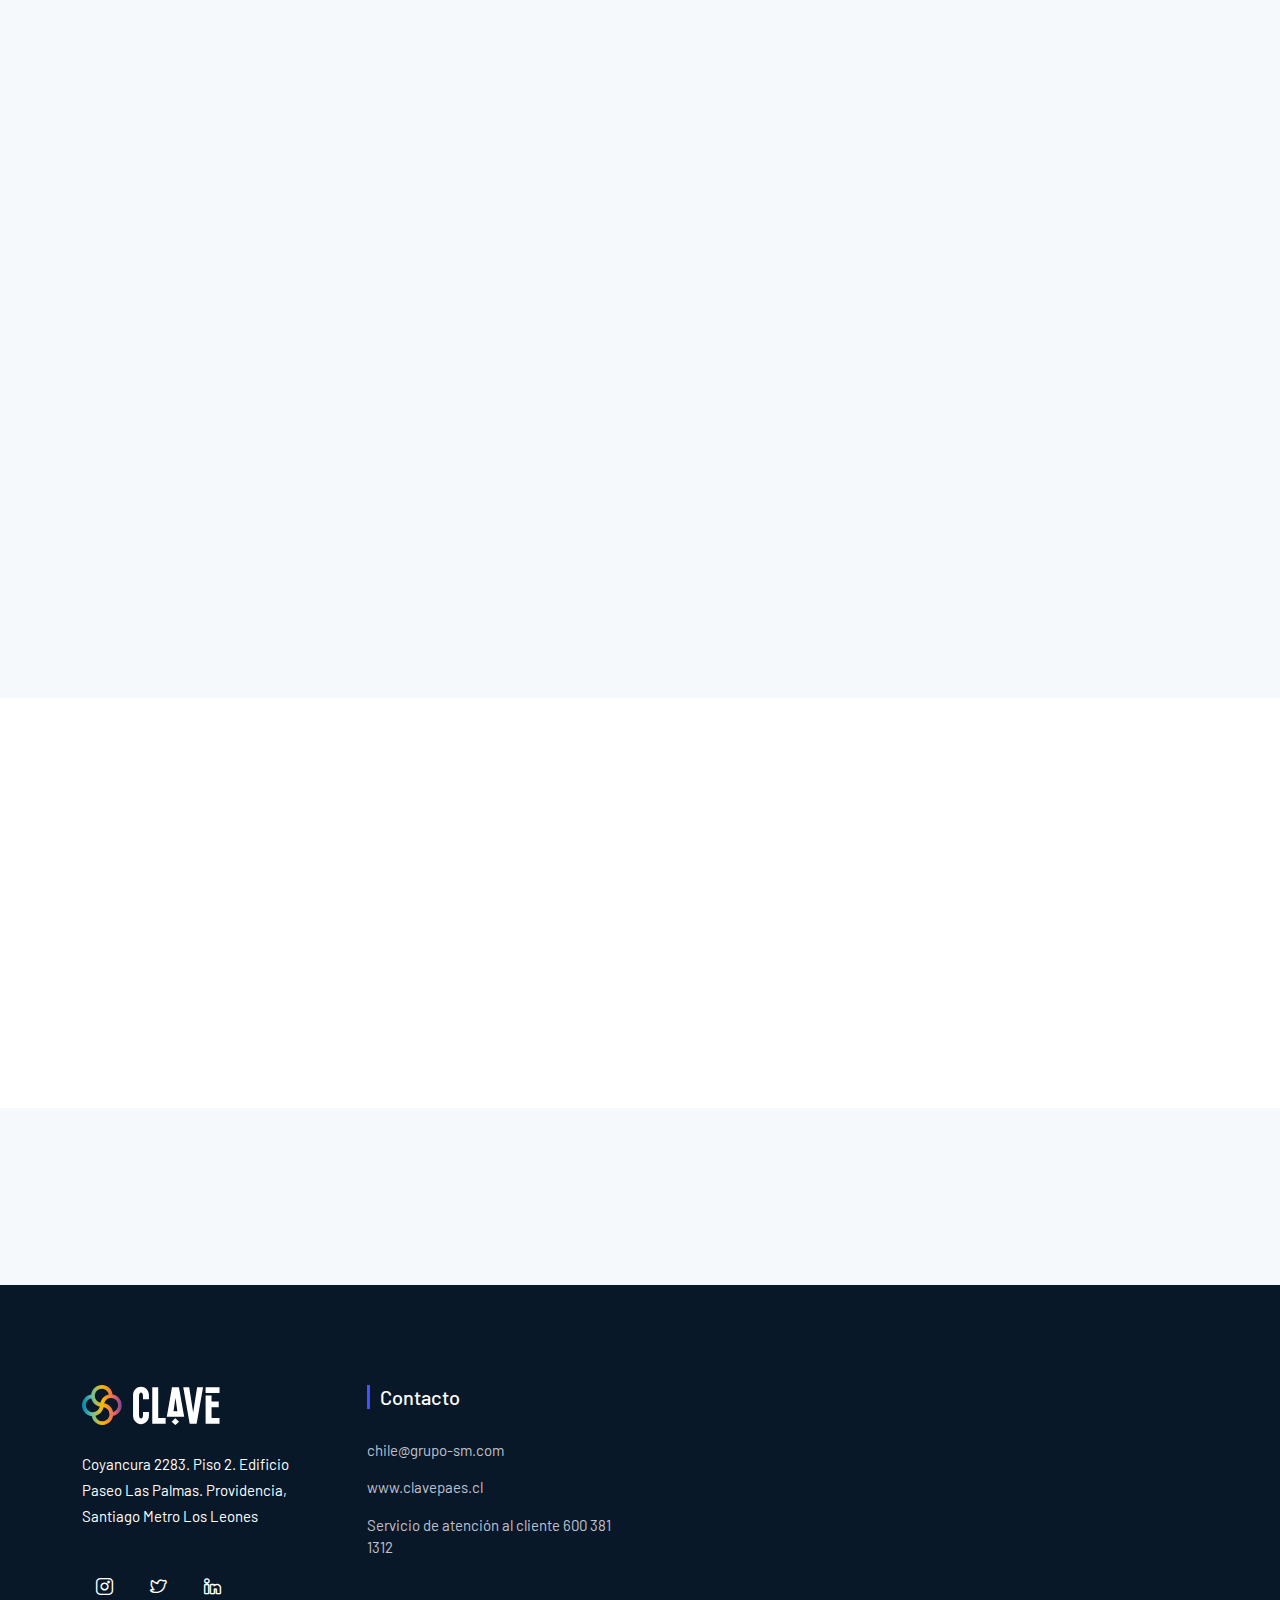
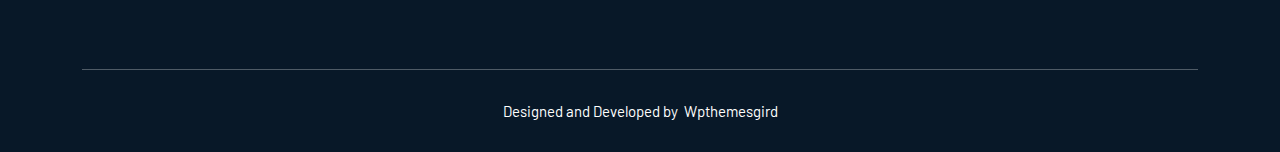
==== commit e8662f5e: "clau" ====
--- a/index.html
+++ b/index.html
@@ -601,7 +601,7 @@
                             <h3>Contacto</h3>
                             <ul>
                                 <li><a href="#">chile@grupo-sm.com</a></li>
-                                <li><a href="#">www.grupo-sm.com/cl</a></li>
+                                <li><a href="#">www.clavepaes.cl</a></li>
                                 <li><a href="#">Servicio de atención al cliente 600 381 1312</a></li>
                             </ul>
                         </div>
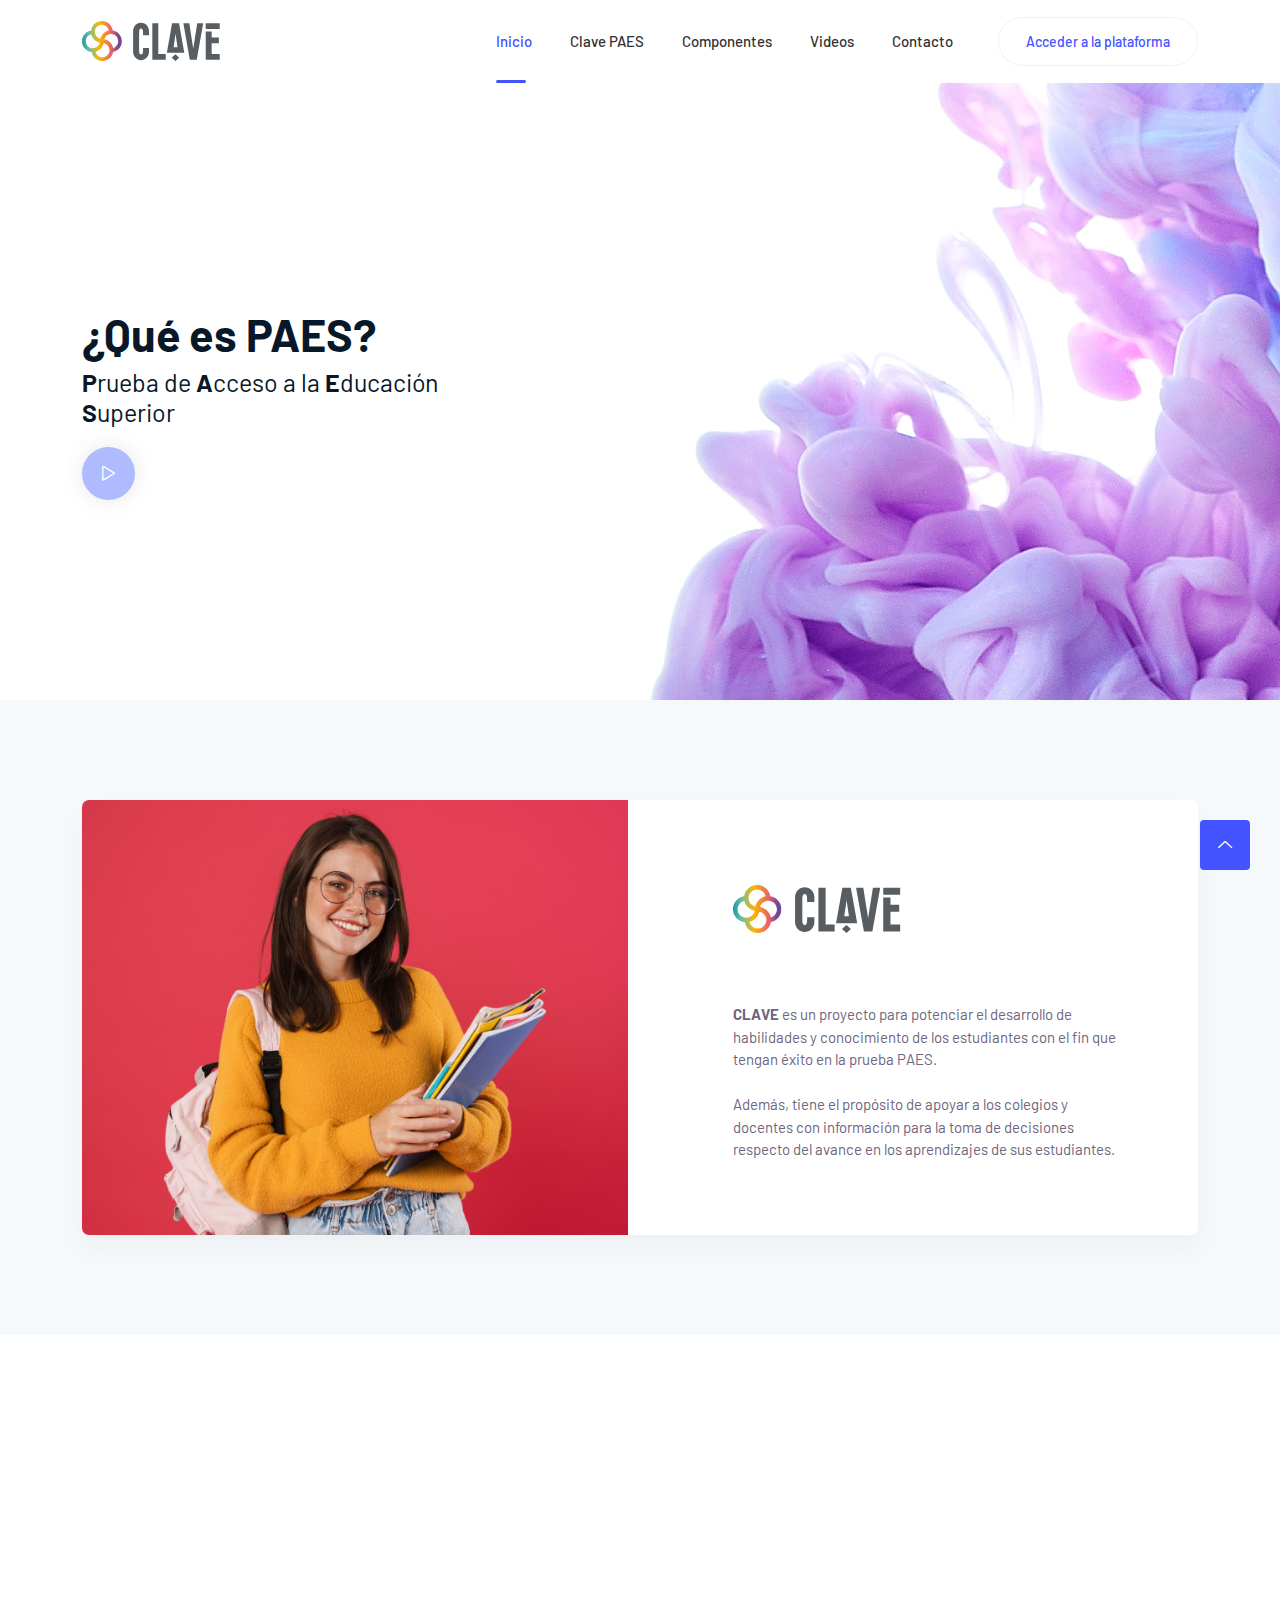
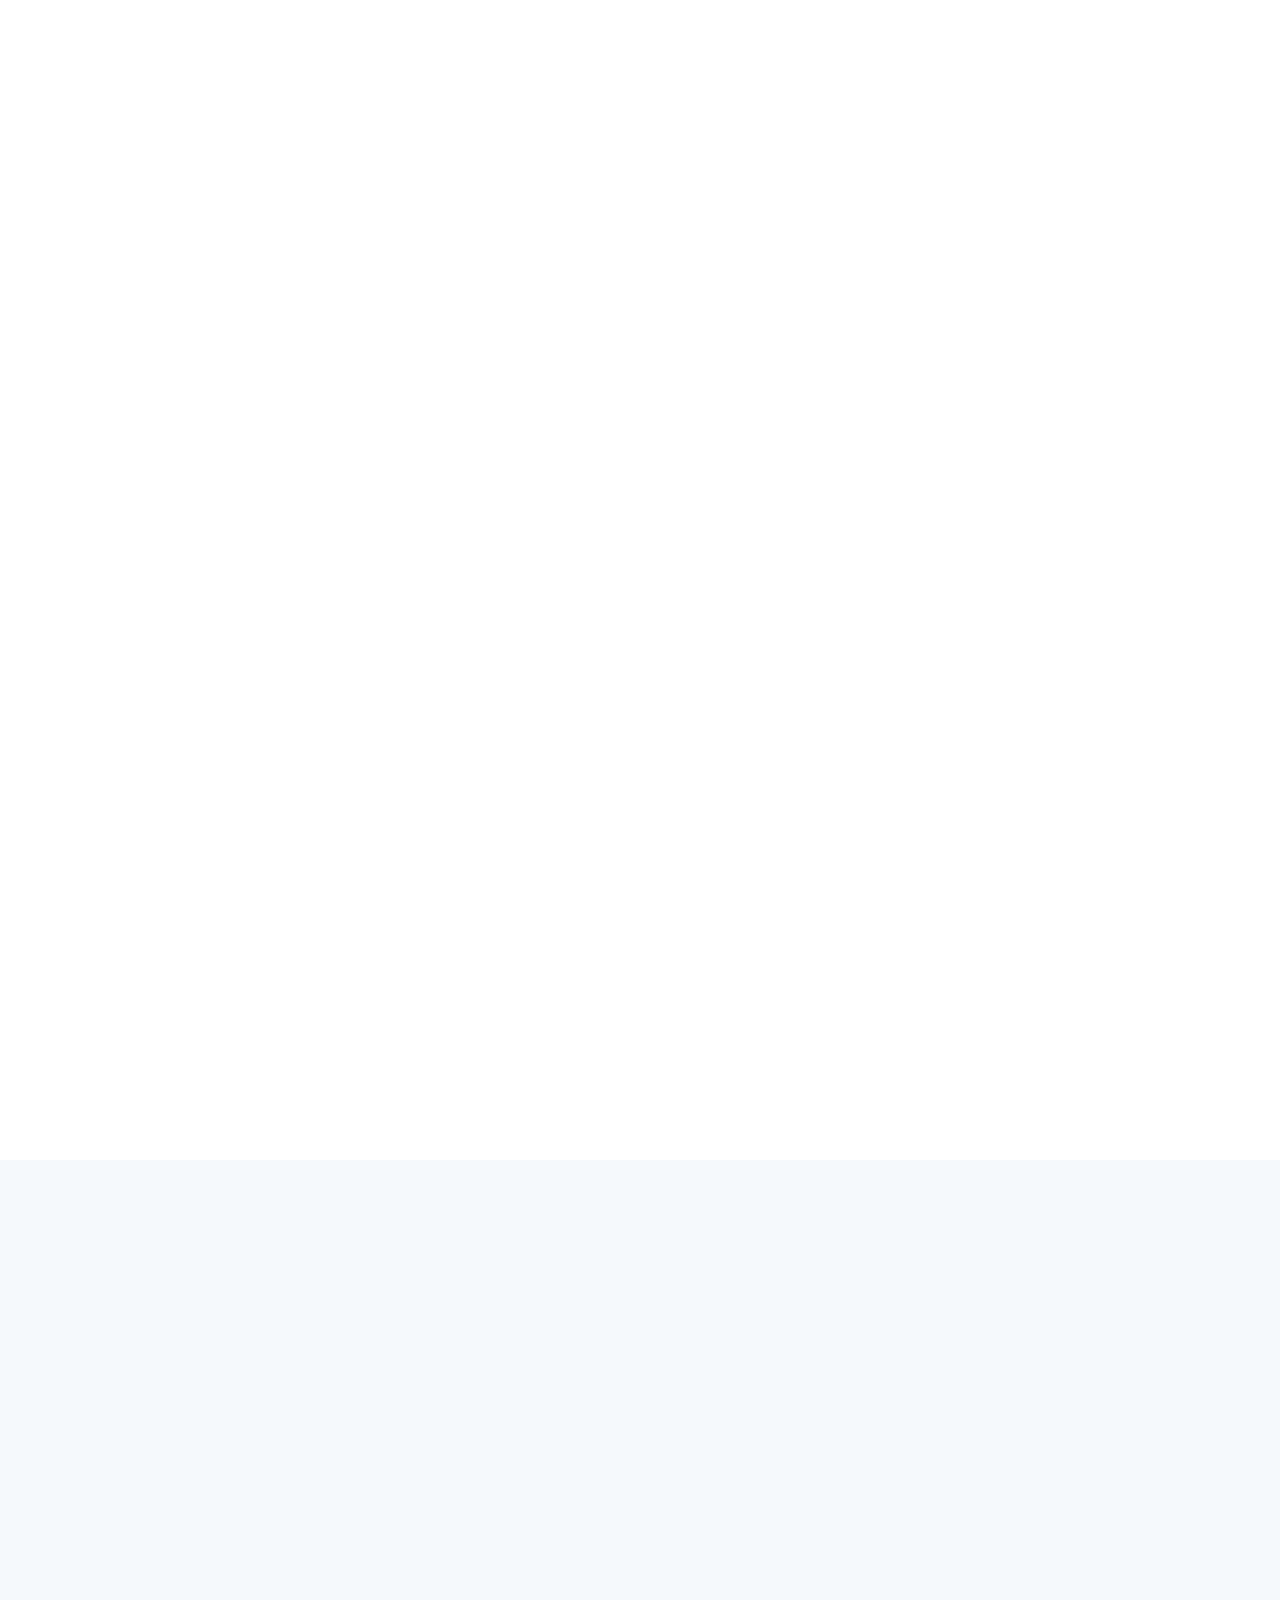
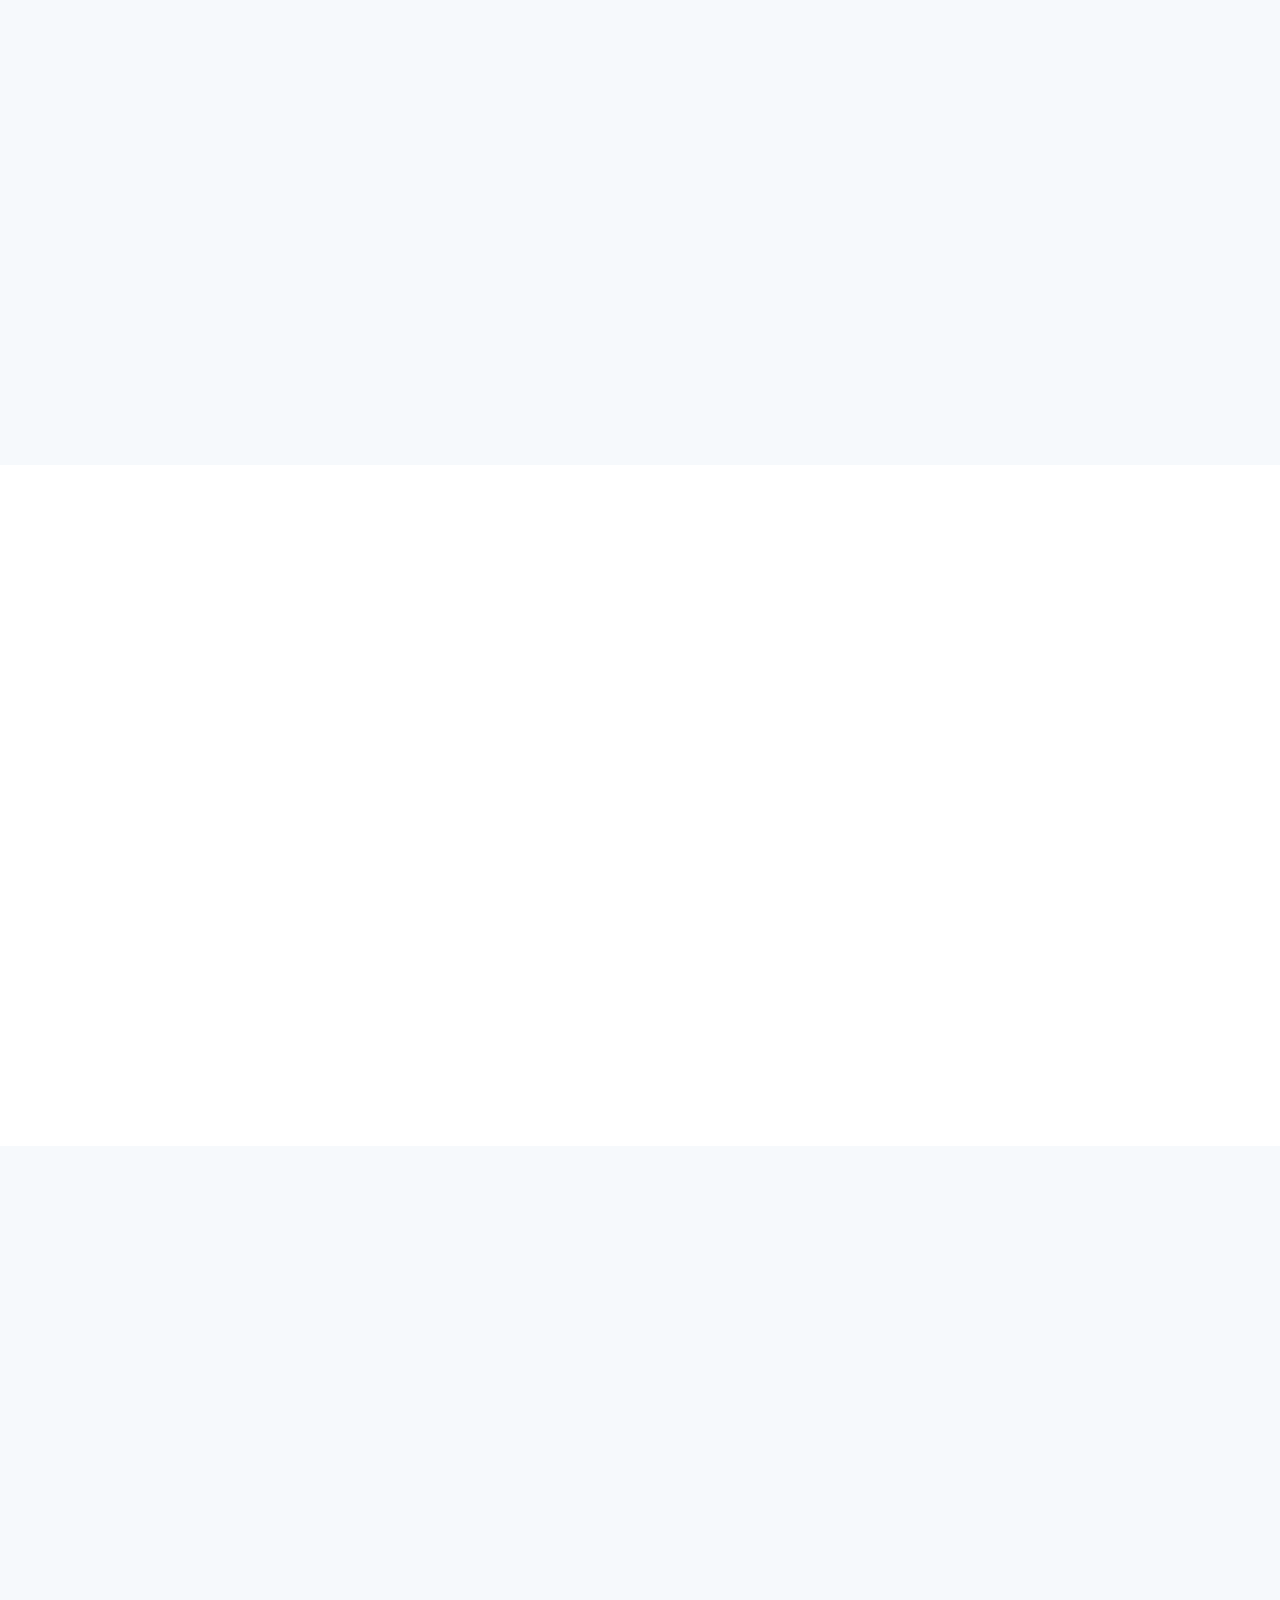
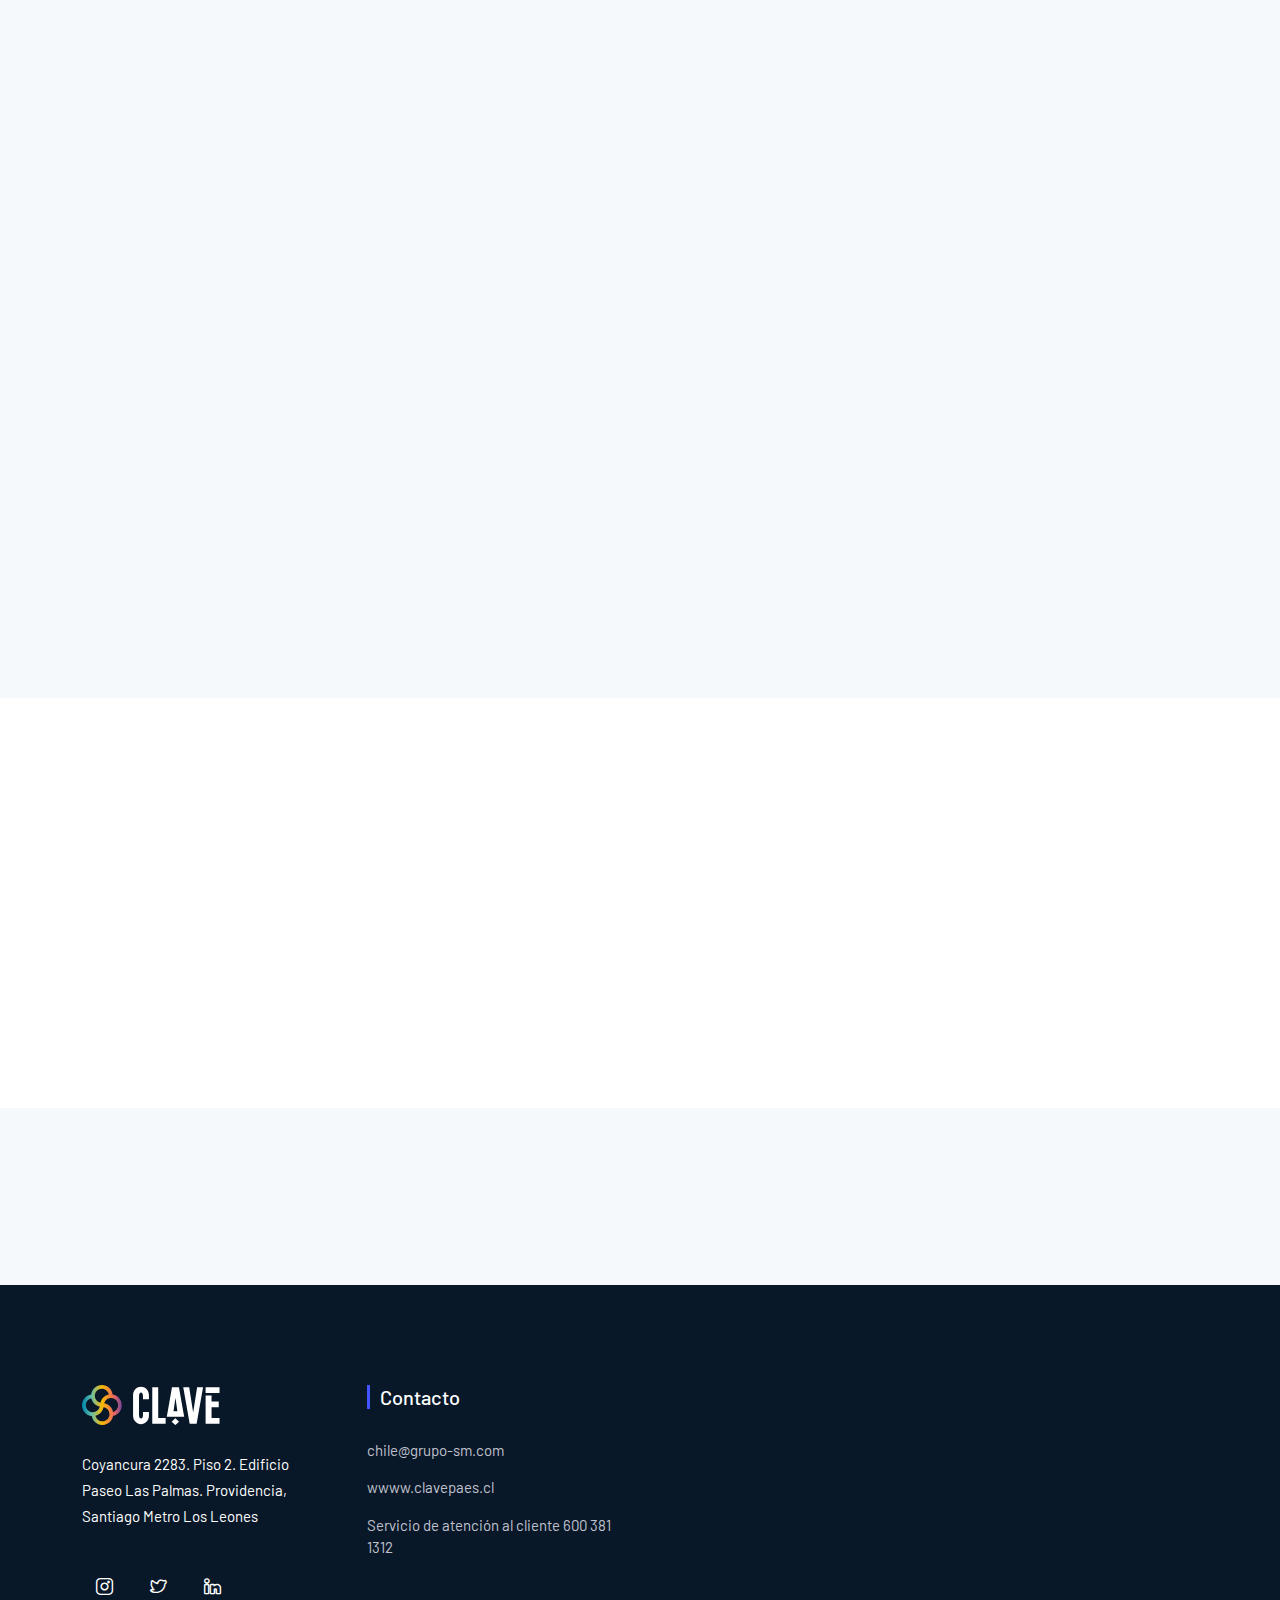
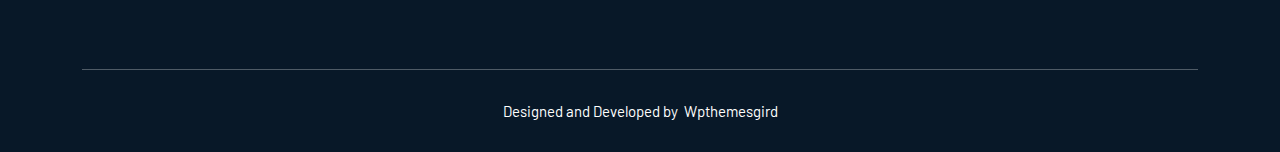
==== commit 92350b1c: "clau" ====
--- a/index.html
+++ b/index.html
@@ -601,7 +601,7 @@
                             <h3>Contacto</h3>
                             <ul>
                                 <li><a href="#">chile@grupo-sm.com</a></li>
-                                <li><a href="#">www.clavepaes.cl</a></li>
+                                <li><a href="#">wwww.clavepaes.cl</a></li>
                                 <li><a href="#">Servicio de atención al cliente 600 381 1312</a></li>
                             </ul>
                         </div>
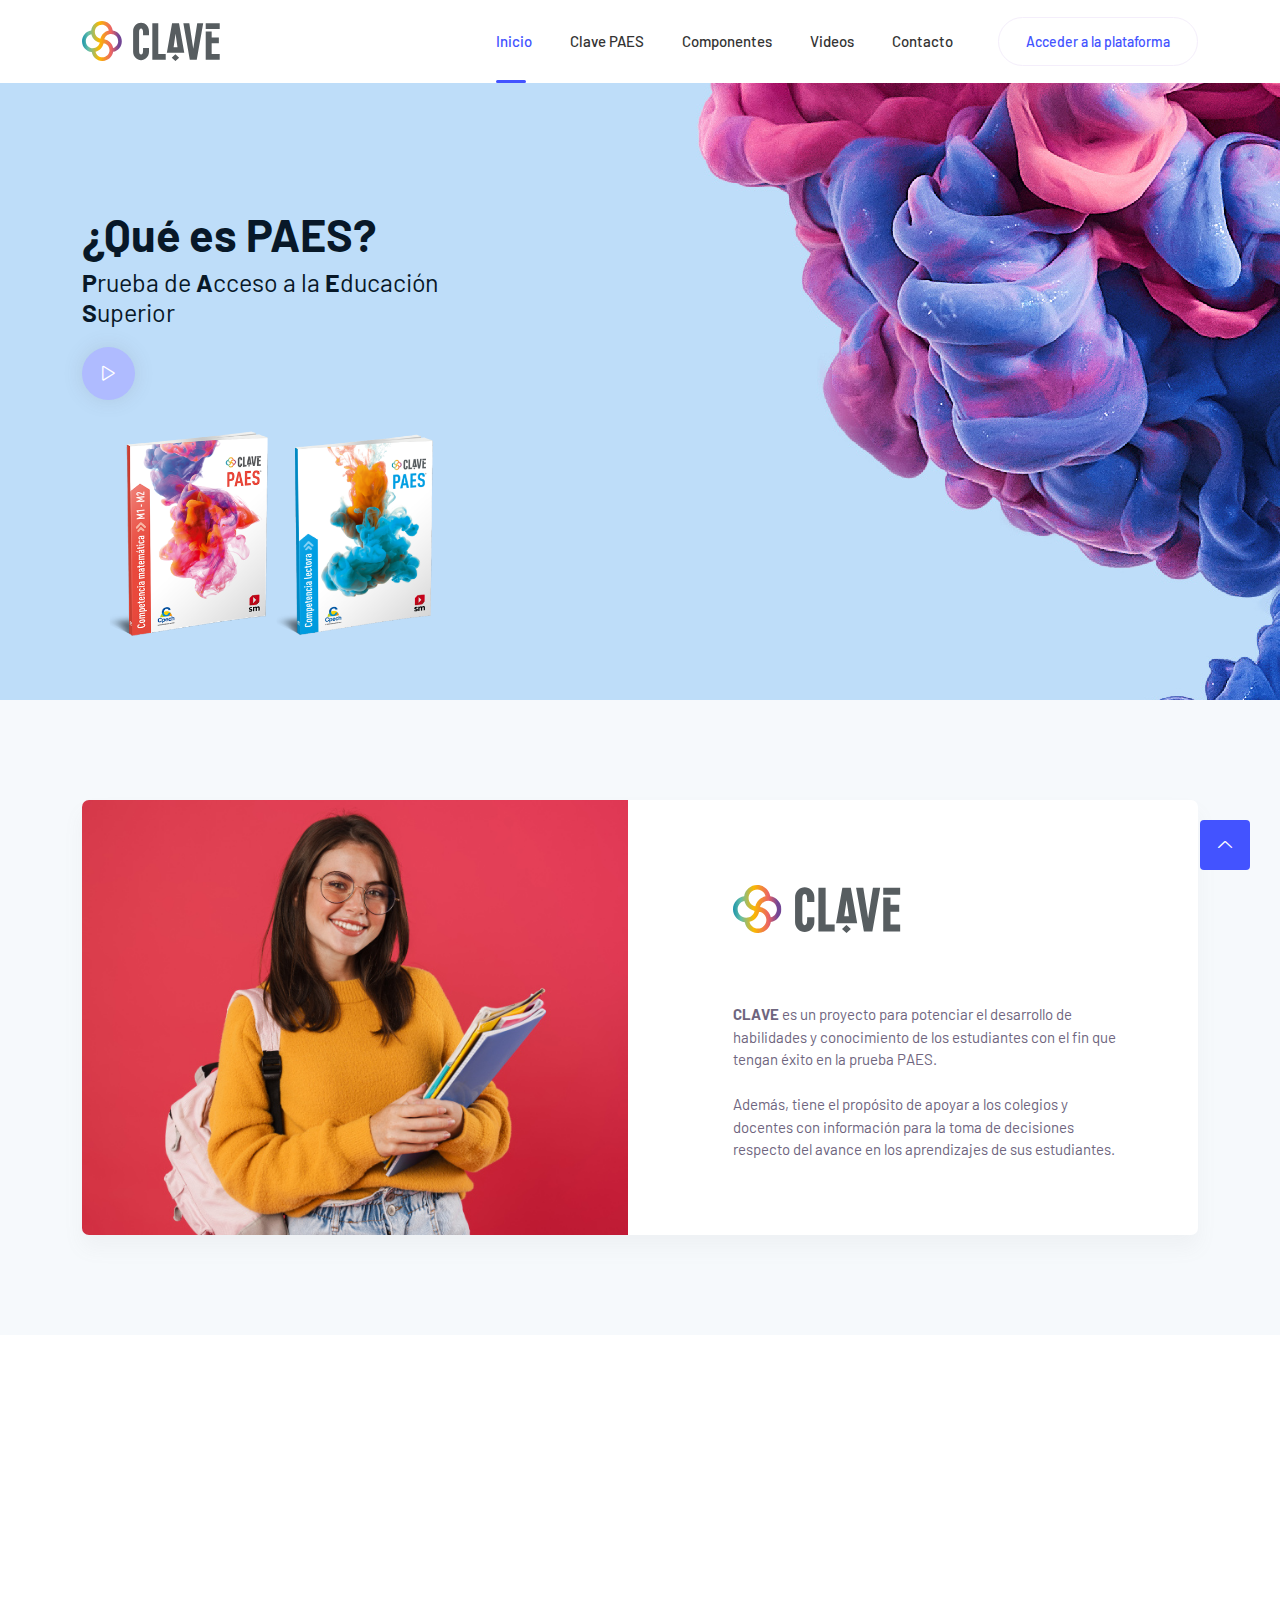
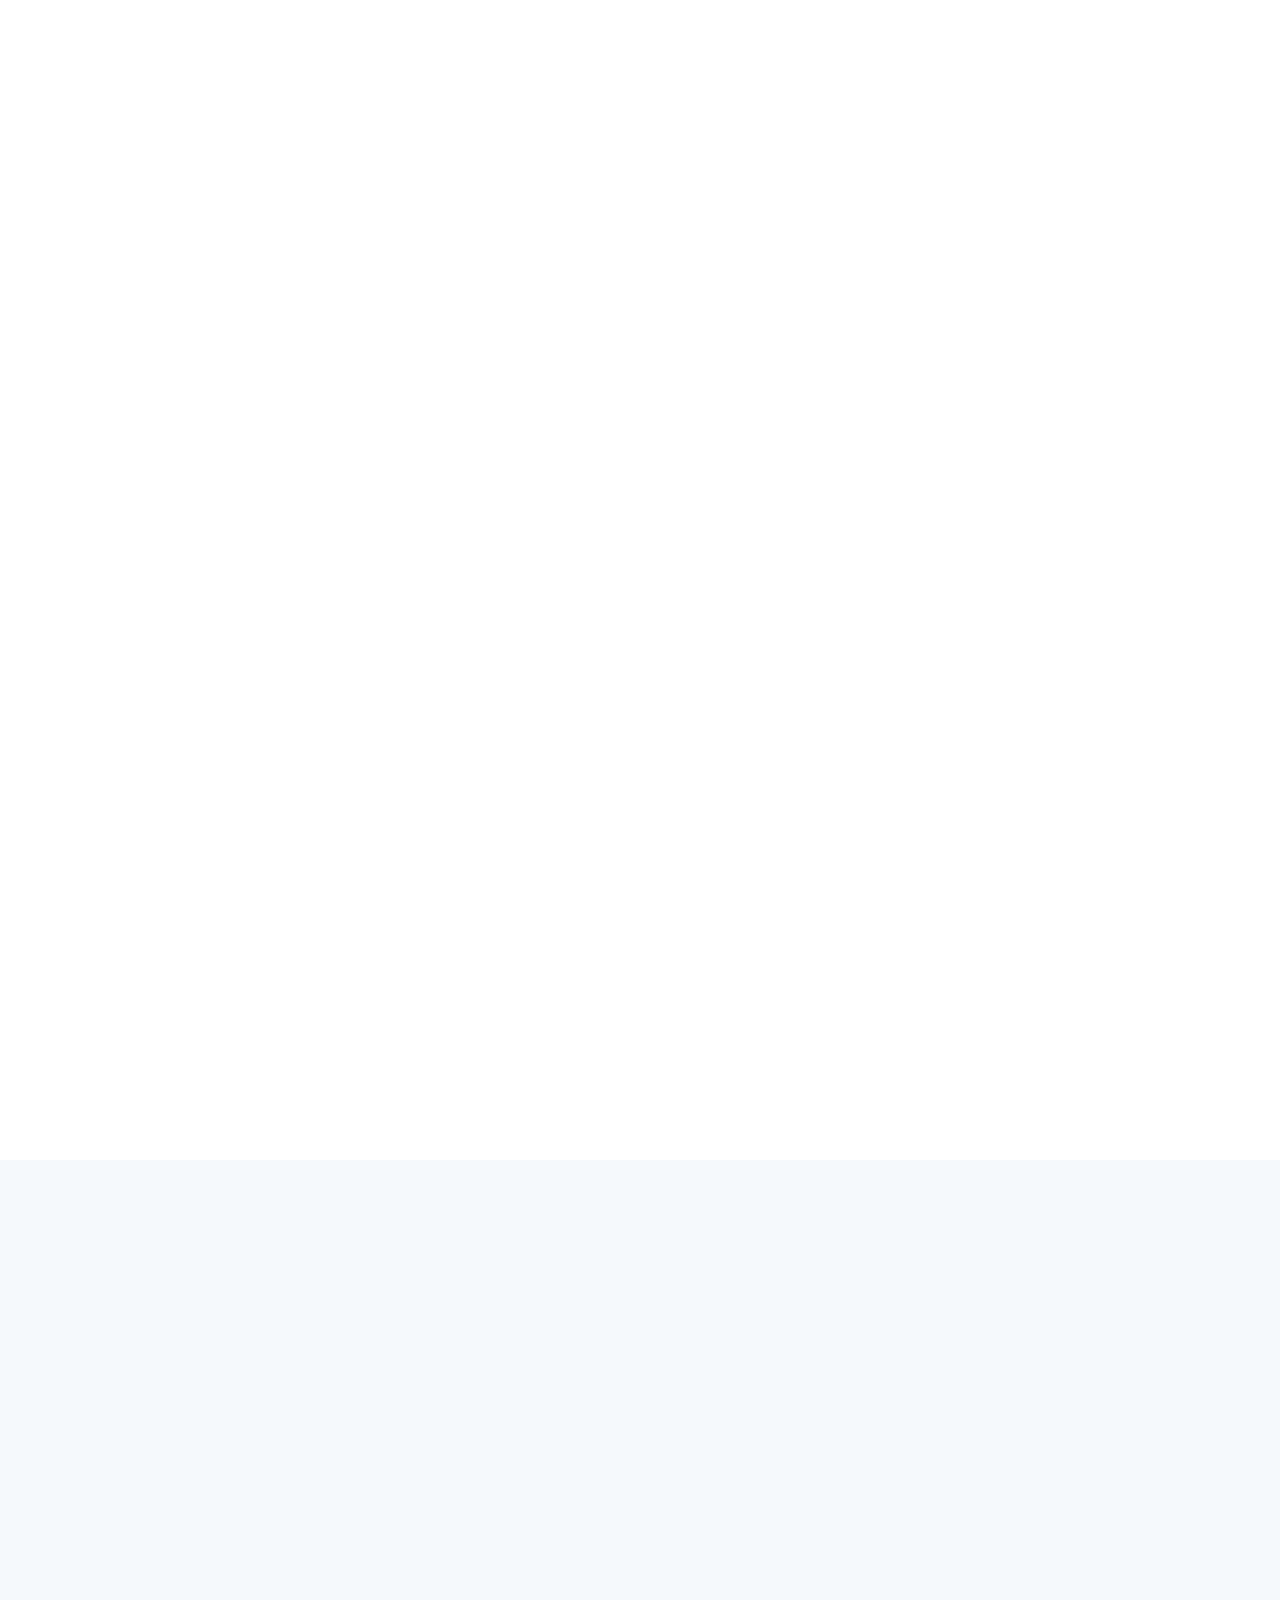
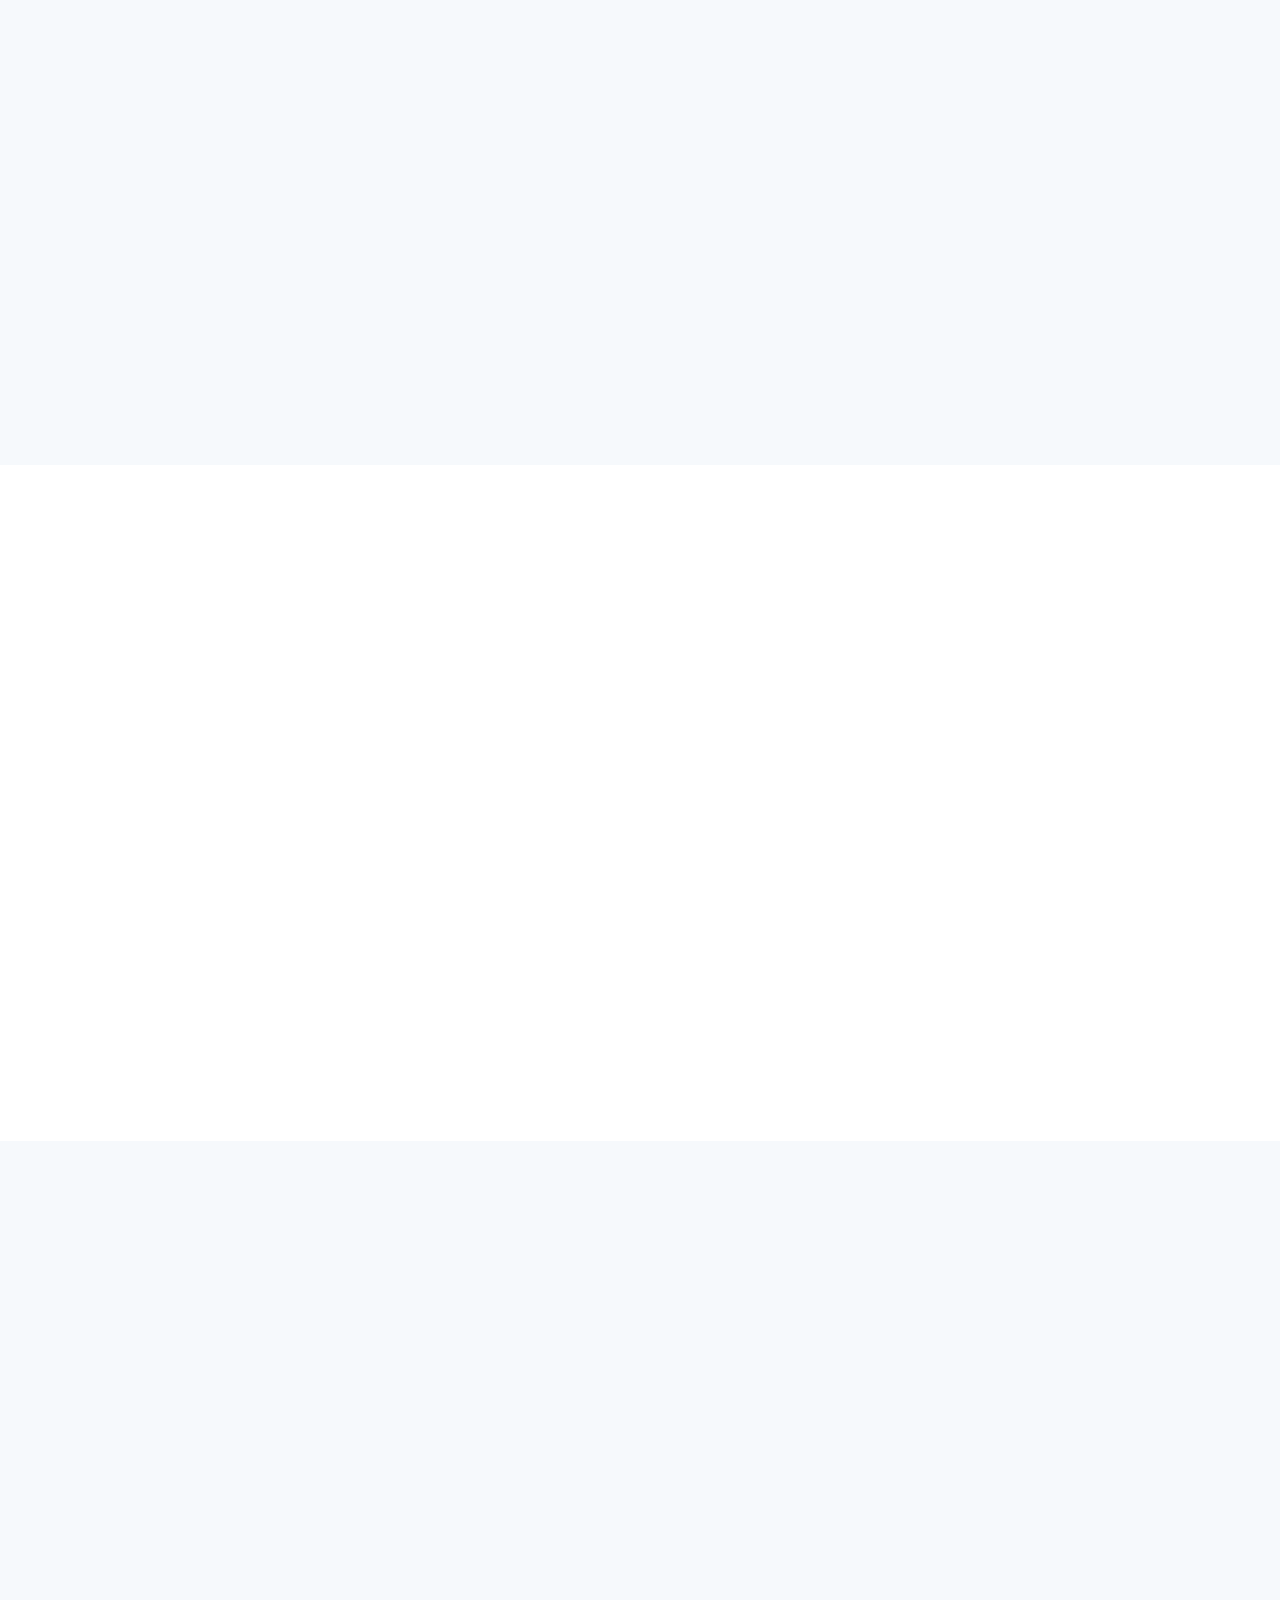
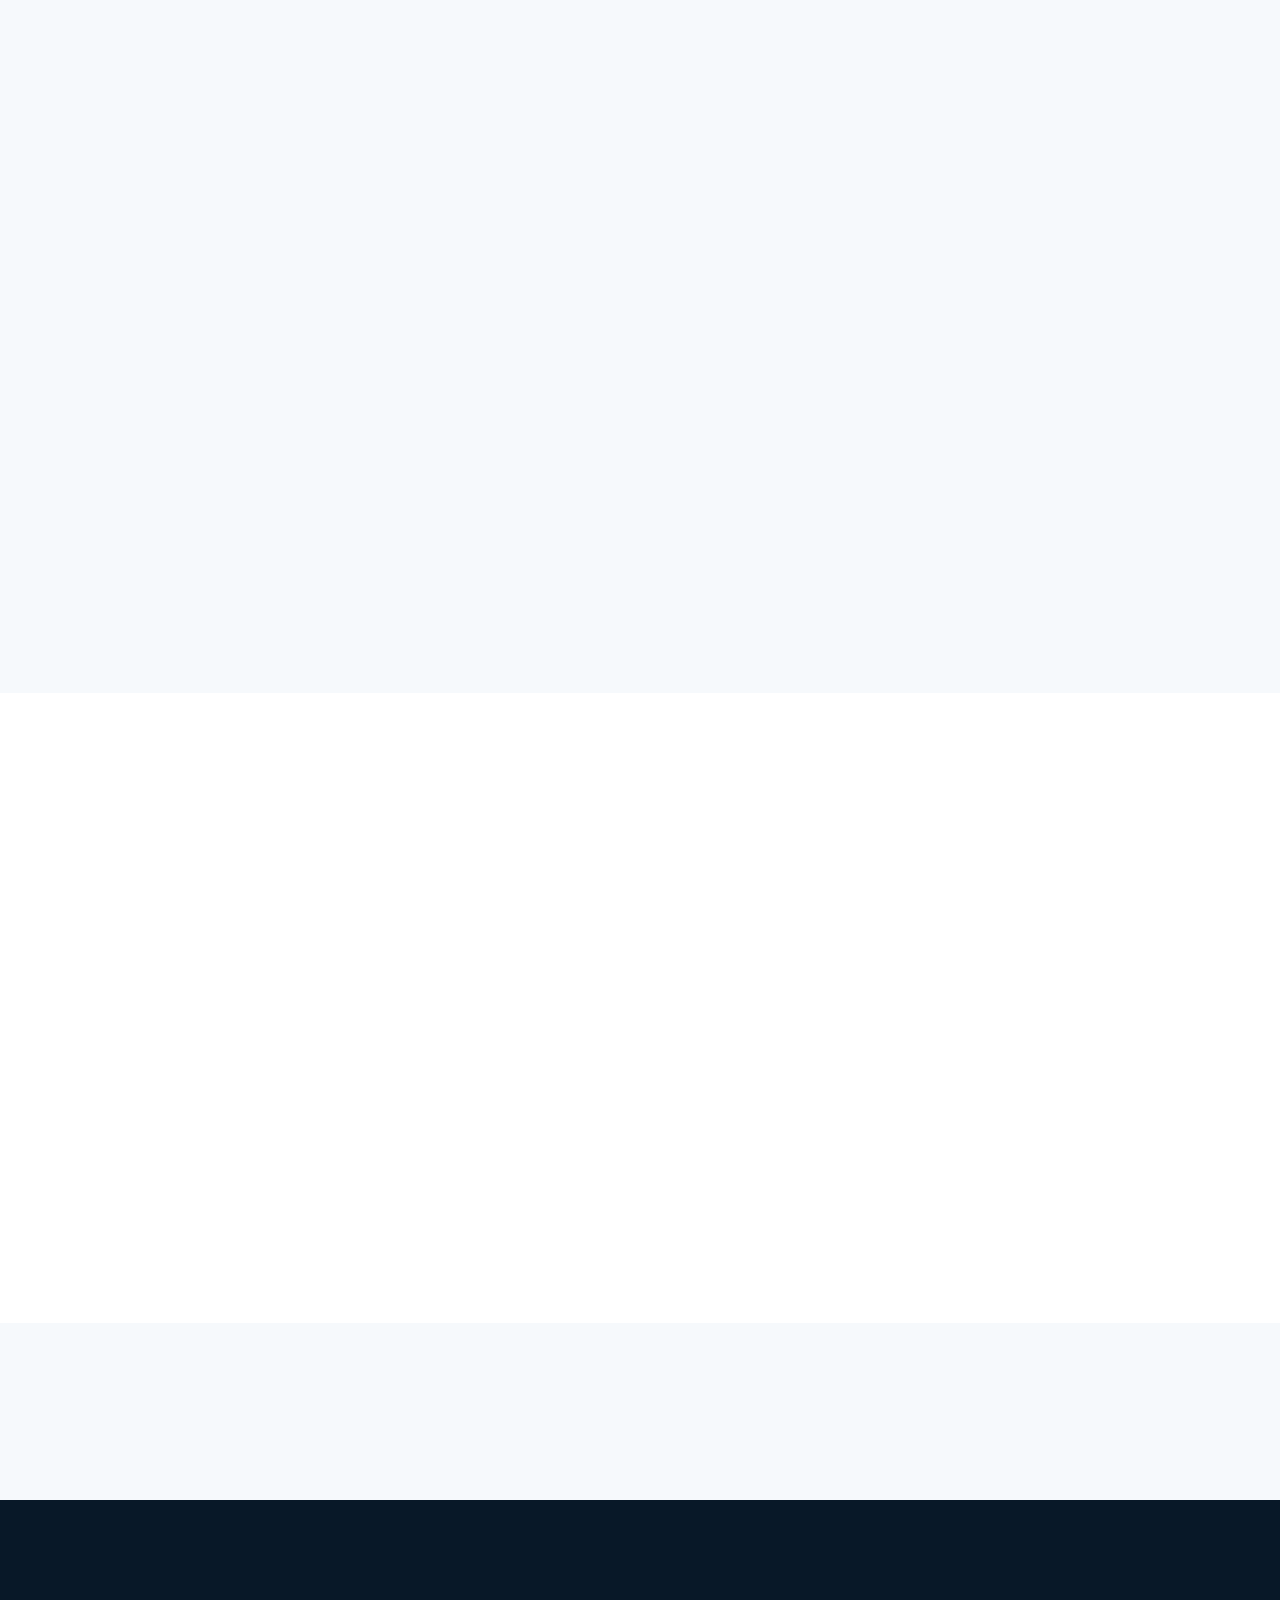
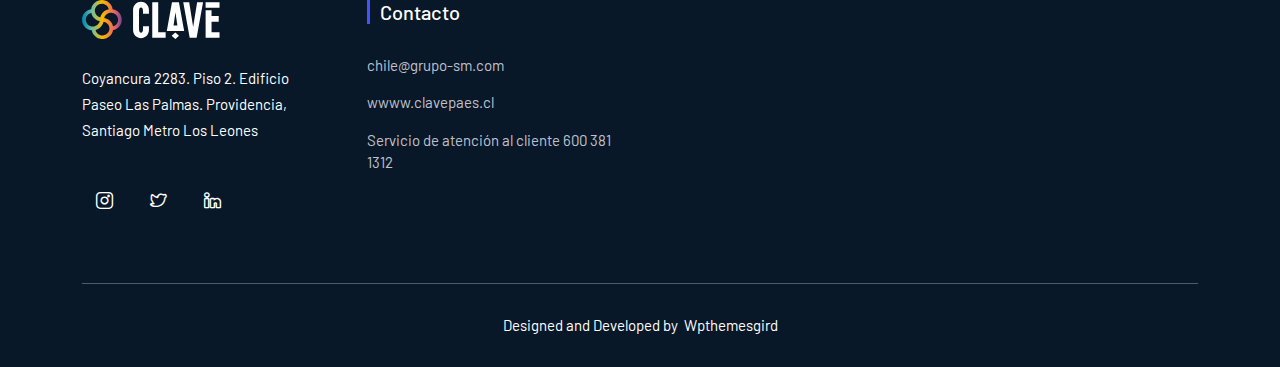
==== commit dcd18929: "clau" ====
--- a/index.html
+++ b/index.html
@@ -97,14 +97,16 @@
         <div class="container">
             <div class="row">
                 <div class="col-lg-5 col-12">
-                    <div class="hero-content pt-100">
+                    <div class="hero-content ">
                         <h1 class="wow fadeInUp" data-wow-delay=".6s">¿Qué es PAES?</h1>
                         <h3 class="wow fadeInUp" data-wow-delay=".8s"><b> P</b>rueba de <b>A</b>cceso a la <b>E</b>ducación <b>S</b>uperior</h3>
+  
                         <!--  <p class="wow fadeInUp" data-wow-delay="1.2s">
                             Brute laoreet efficiendi id his, ea illum nonumes luptatum pro.
                             Usu atqui laudem an, insolens gubergren similique est cu.
                             Et vel modus congue vituperata.
                         </p>-->
+
                         <div class="button wow fadeInUp" data-wow-delay="1.4s">
                             <div class="video-head">
                                 <a href="https://www.youtube.com/watch?v=r44RKWyfcFw&fbclid=IwAR21beSJORalzmzokxDRcGfkZA1AtRTE__l5N4r09HcGS5Y6vOluyouM9EM"
@@ -120,6 +122,12 @@
                                 <!--/ End Video Animation -->
                             </div>
                         </div>
+                        <div class="col-lg-10 col-md-6 col-7 p-3">
+                            <div class=" wow fadeInUp" data-wow-delay=".3s">
+                                <img class="" src="assets/images/fotos/Librosdisponibles.png" alt="" style="width: 100%;" />
+                            </div>
+                        </div>
+
                     </div>
                 </div>
             </div>
@@ -286,8 +294,10 @@
                 </div>
             </div>
             <div class="row">
-                <div class="col-lg-4 col-md-6 col-12">
-                    <div class="single-service wow fadeInUp h-430" data-wow-delay=".2s">
+                <div class="col-lg-4 col-md-6 col-12 ">
+
+                    <div class="single-service wow fadeInUp h-430 " data-wow-delay=".2s">
+
                         <div class="d-flex justify-content-center mb-30">
                             <img class="cl-icono" src="assets/images/fotos/ico-01.png" alt="" />
                         </div>
@@ -295,6 +305,7 @@
                         <spam class="color-furia fw-500">Material alineado a PAES</spam>
                         <p>El proyecto ha sido elaborado según los nuevos requerimientos y desafíos que presenta PAES y con la calidad y sello que caracteriza a SM.</p>
                     </div>
+               
                 </div>
                 <div class="col-lg-4 col-md-6 col-12 ">
                     <div class="single-service wow fadeInUp h-430" data-wow-delay=".3s">
@@ -333,8 +344,8 @@
             </div>
             <div class="row  ">
                 <!-- Single Team -->
-                <div class="col-lg-3 col-md-6 col-12 position-relative">
-                    <img class="position-absolute top-110 right-40 wow fadeInUp dis-none" data-wow-delay=".4s" src="assets/images/fotos/flechahori.png" alt="" />
+                <div class="col-lg-3 col-md-6 col-12 position-relative d-flex align-items-center justify-content-center">
+                    <img class="position-absolute top-50 end-0 right--25 top-135 translate-middle wow fadeInUp dis-none" data-wow-delay=".4s" src="assets/images/fotos/flechahori.png" alt="" />
                     <div class="single-team wow fadeInUp" data-wow-delay=".2s">
                         <!-- Image -->
                         <div class="shapes">
@@ -356,8 +367,8 @@
                     </div>
                 </div>
                 <!-- End Single Team -->
-                <div class="col-lg-3 col-md-6 col-12 position-relative">
-                    <img class="position-absolute top-110 right-40 wow fadeInUp dis-none" data-wow-delay=".4s" src="assets/images/fotos/flechahori.png" alt="" />
+                <div class="col-lg-3 col-md-6 col-12 position-relative d-flex align-items-center justify-content-center">
+                    <img class="position-absolute top-50 end-0 right--25 top-135 translate-middle wow fadeInUp dis-none" data-wow-delay=".4s" src="assets/images/fotos/flechahori.png" alt="" />
                     <div class="single-team wow fadeInUp" data-wow-delay=".4s">
                         <!-- Image -->
                         <div class="shapes">
@@ -379,8 +390,8 @@
                     </div>
                 </div>
                 <!-- End Single Team -->
-                <div class="col-lg-3 col-md-6 col-12 position-relative">
-                    <img class="position-absolute top-110 right-40 wow fadeInUp dis-none" data-wow-delay=".4s" src="assets/images/fotos/flechahori.png" alt="" />
+                <div class="col-lg-3 col-md-6 col-12 position-relative d-flex align-items-center justify-content-center">
+                    <img class="position-absolute top-50 end-0 right--25 top-135 translate-middle flecha wow fadeInUp dis-none" data-wow-delay=".4s" src="assets/images/fotos/flechahori.png" alt="" />
                     <div class="single-team wow fadeInUp" data-wow-delay=".6s">
                         <!-- Image -->
                         <div class="shapes">
@@ -402,7 +413,7 @@
                     </div>
                 </div>
                 <!-- End Single Team -->
-                <div class="col-lg-3 col-md-6 col-12">
+                <div class="col-lg-3 col-md-6 col-12 d-flex align-items-center justify-content-center">
                     <div class="single-team wow fadeInUp" data-wow-delay=".8s">
                         <!-- Image -->
                         <div class="shapes">
@@ -517,7 +528,7 @@
                         <!-- Single Blog -->
                         <div class="single-news wow fadeInUp" data-wow-delay=".2s">
                             <div class="news-head">
-                                <img src="https://via.placeholder.com/800x550" alt="#">
+                                <img src="assets/images/fotos/estudiante.png" alt="#">
                             </div>
                             <div class="news-body">
                                 <div class="news-content">
@@ -533,7 +544,7 @@
                         <!-- Single Blog -->
                         <div class="single-news wow fadeInUp" data-wow-delay=".4s">
                             <div class="news-head">
-                                <img src="https://via.placeholder.com/800x550" alt="#">
+                                <img src="assets/images/fotos/docente.png" alt="#">
                             </div>
                             <div class="news-body">
                                 <div class="news-content">
--- a/assets/css/main.css
+++ b/assets/css/main.css
@@ -1920,7 +1920,7 @@
 
 .hero-area {
   height: 700px;
-  background-image: url(../images/fotos/fondo.jpg);
+  background-image: url(../images/fotos/fondo2.jpg);
   background-repeat: no-repeat;
 
 }
--- a/assets/css/clau.css
+++ b/assets/css/clau.css
@@ -58,9 +58,23 @@
     position: absolute;
     top: 0px;
 }
+.end-0{
+    right:0% !important ;
+    
+}
+.top-50{
+    top:50% !important ;
+    
+}
+.top-135{
+    top: 135px !important;;
+}
+.right--25{
+    right: -25px !important;
+}
 
 
-@media screen and (max-width: 550px) {
+@media screen and (max-width: 800px) {
     .dis-none {
         display: none;
     }
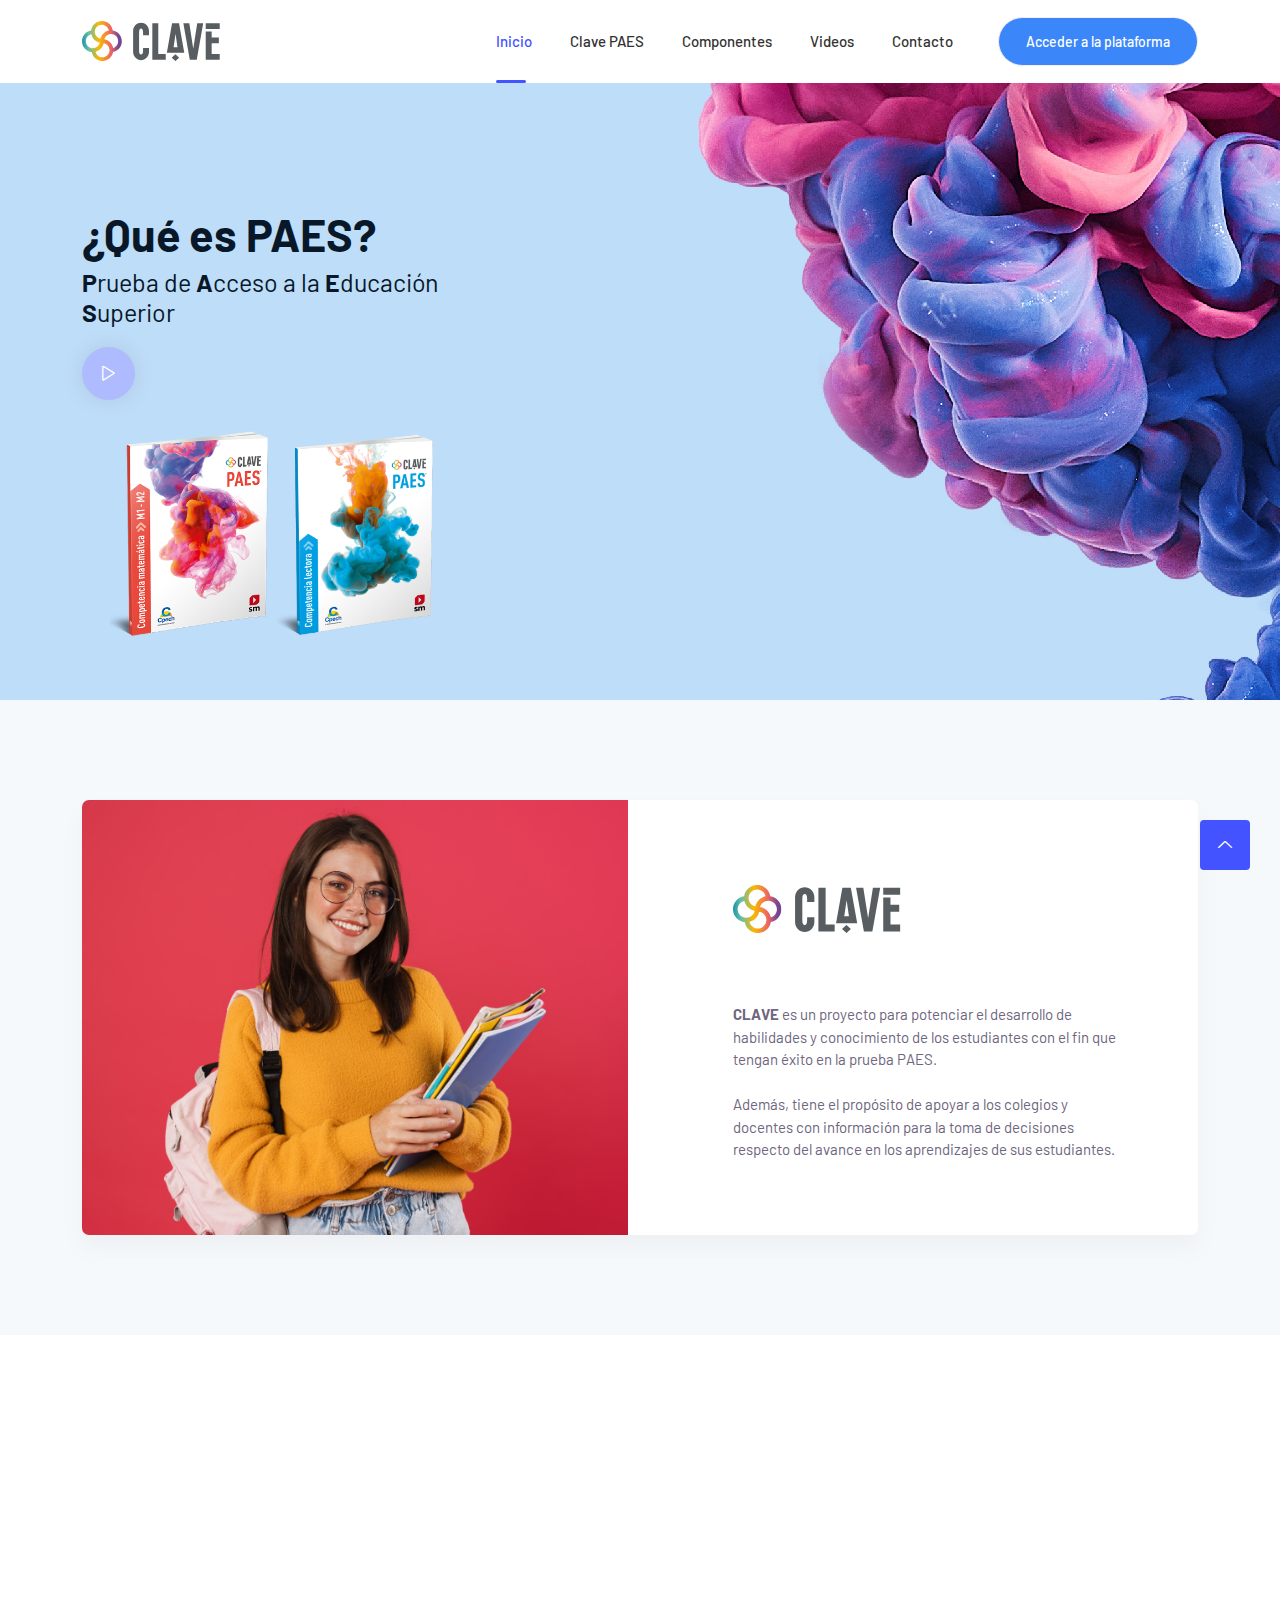
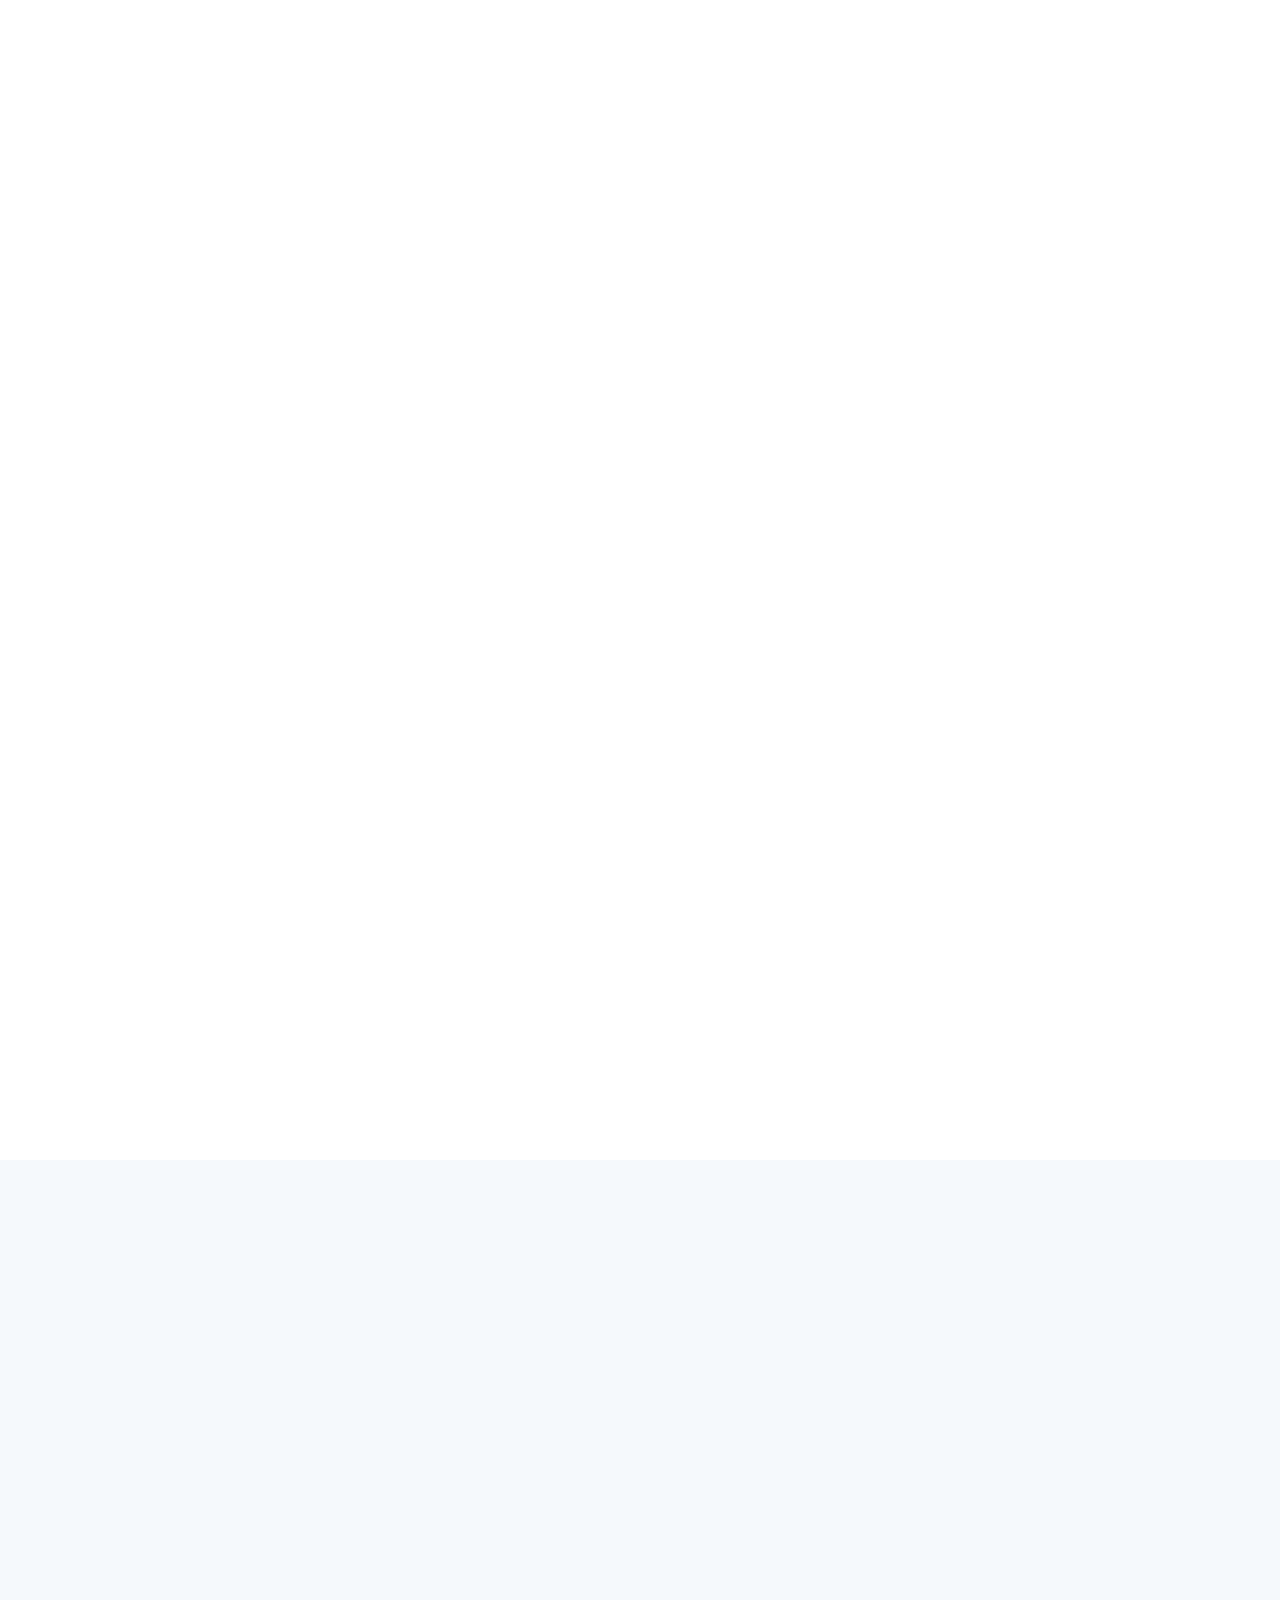
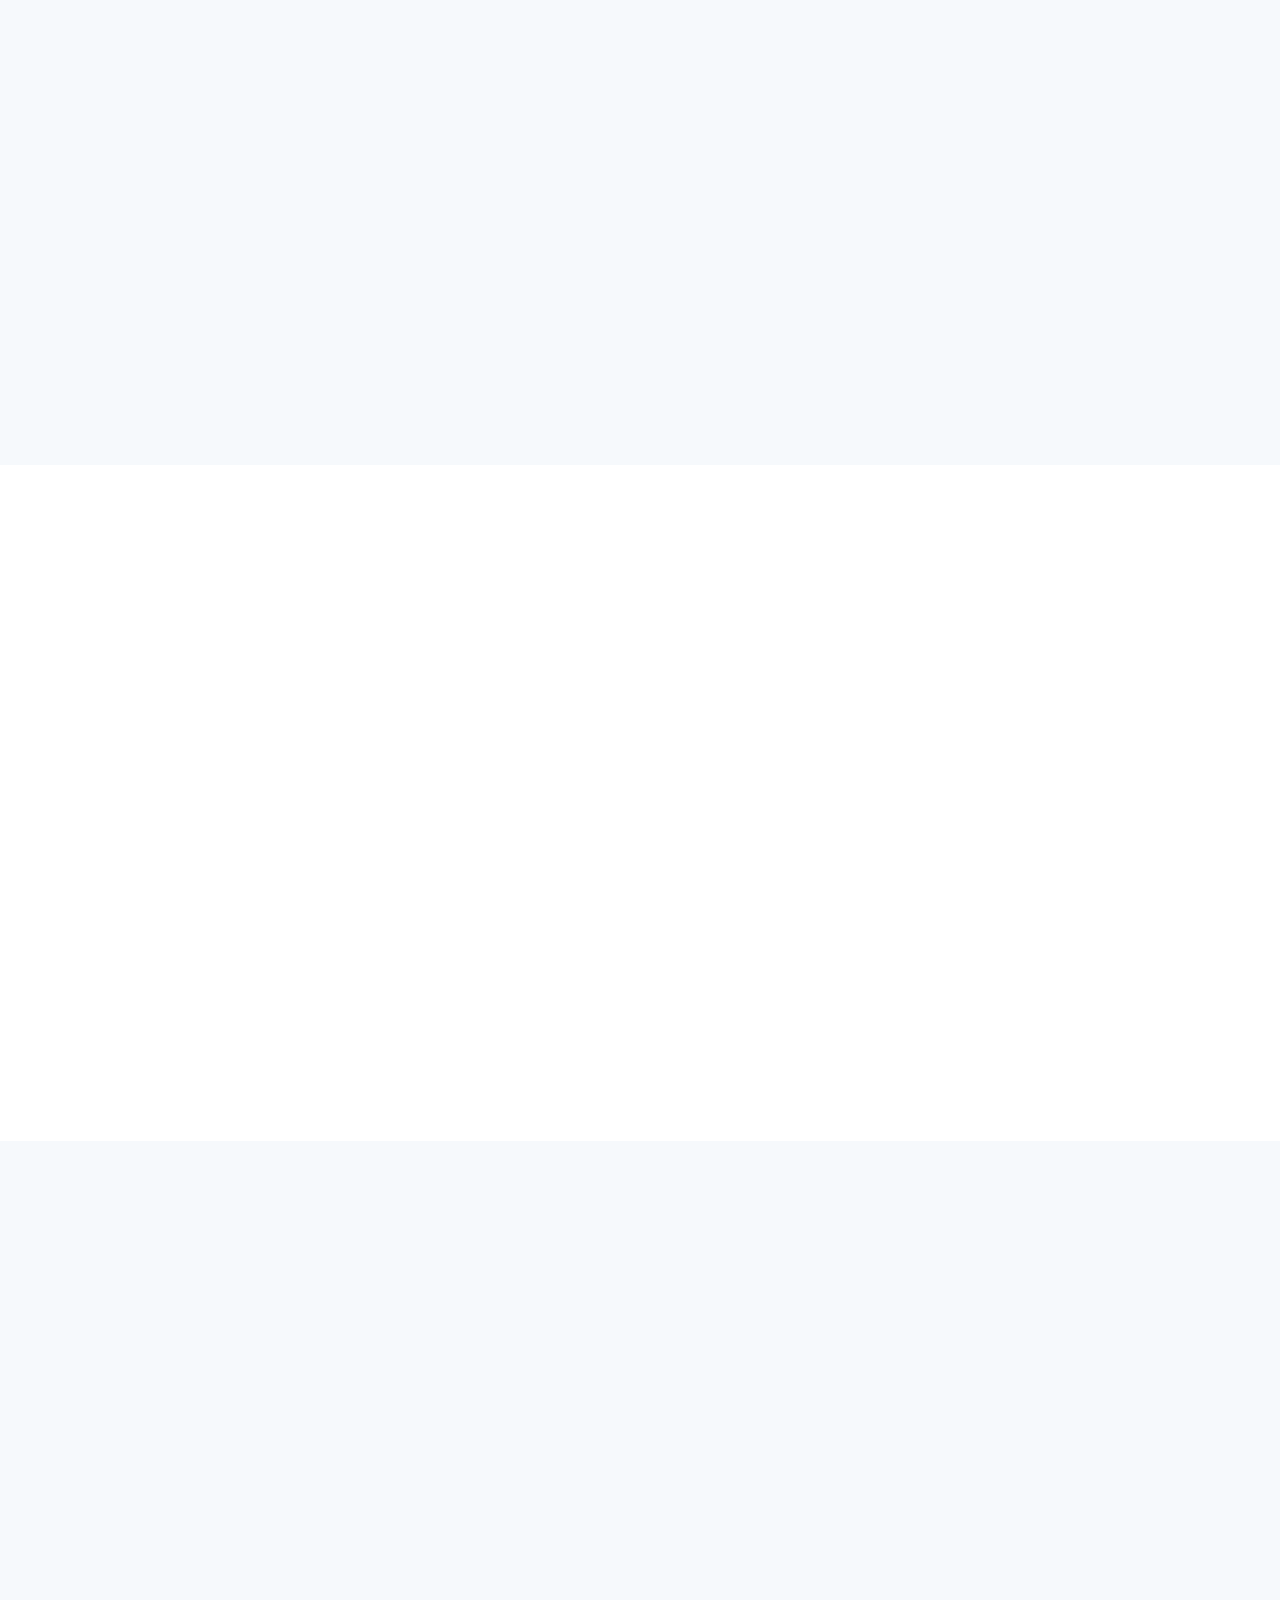
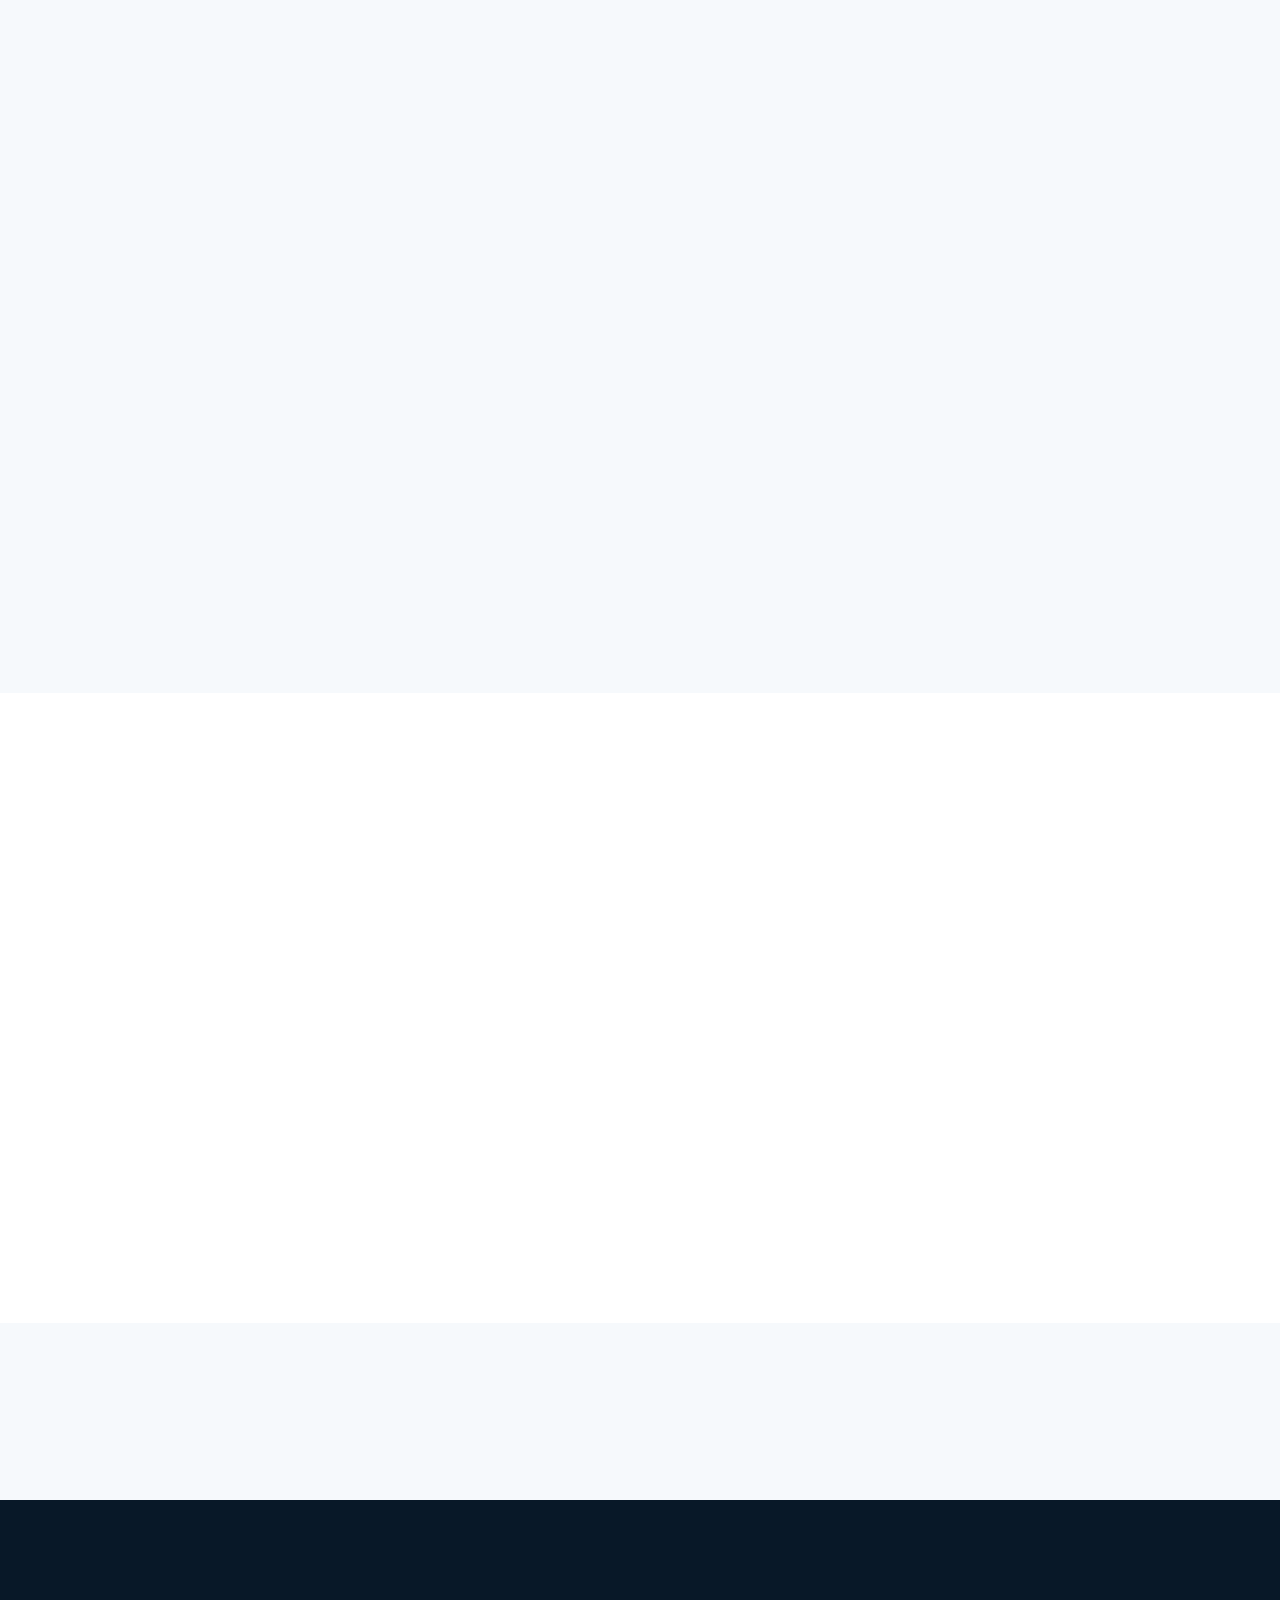
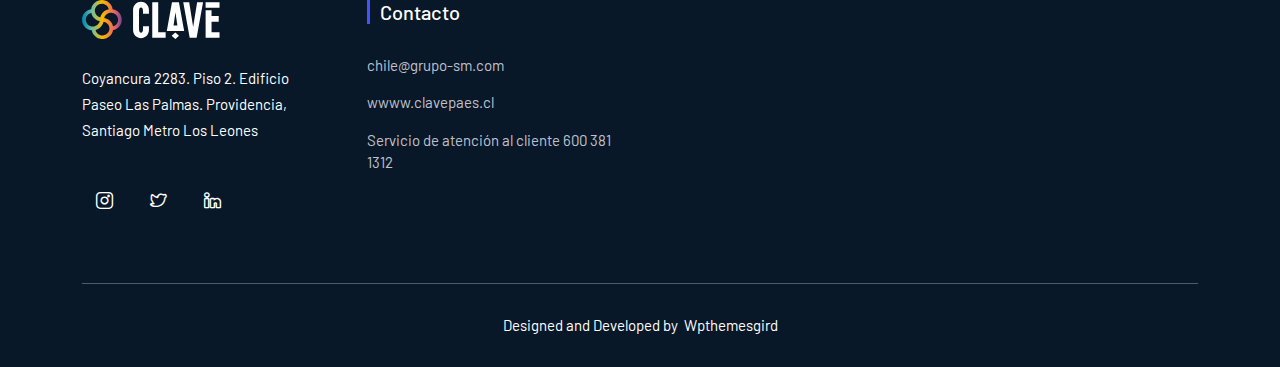
==== commit 6c0376a2: "clau" ====
--- a/index.html
+++ b/index.html
@@ -10,8 +10,8 @@
     <link rel="shortcut icon" type="image/x-icon" href="assets/images/favicon.svg" />
     <!-- Place favicon.ico in the root directory -->
     <link
-          href="https://fonts.googleapis.com/css2?family=Barlow:ital,wght@0,100;0,200;0,300;0,400;0,500;0,600;0,700;0,800;0,900;1,100;1,200;1,300;1,400;1,500;1,600;1,700;1,800;1,900&display=swap"
-          rel="stylesheet">
+        href="https://fonts.googleapis.com/css2?family=Barlow:ital,wght@0,100;0,200;0,300;0,400;0,500;0,600;0,700;0,800;0,900;1,100;1,200;1,300;1,400;1,500;1,600;1,700;1,800;1,900&display=swap"
+        rel="stylesheet">
     <!-- ========================= CSS here ========================= -->
     <link rel="stylesheet" href="assets/css/bootstrap.min.css" />
     <link rel="stylesheet" href="assets/css/LineIcons.2.0.css" />
@@ -51,8 +51,8 @@
                                 <img class="logo1" src="assets/images/logo/logoclave.svg" alt="Logo" />
                             </a>
                             <button class="navbar-toggler" type="button" data-toggle="collapse"
-                                    data-target="#navbarSupportedContent" aria-controls="navbarSupportedContent"
-                                    aria-expanded="false" aria-label="Toggle navigation">
+                                data-target="#navbarSupportedContent" aria-controls="navbarSupportedContent"
+                                aria-expanded="false" aria-label="Toggle navigation">
                                 <span class="toggler-icon"></span>
                                 <span class="toggler-icon"></span>
                                 <span class="toggler-icon"></span>
@@ -76,6 +76,9 @@
                                     <li class="nav-item"><a href="#">Contacto</a>
                                     </li>
                                 </ul>
+                                <div class="button-mobile">
+                                    <a href="contact.html" class="btn acceder">Acceder a la plataforma</a>
+                                </div>
                             </div>
                             <!-- navbar collapse -->
                             <div class="button">
@@ -99,8 +102,10 @@
                 <div class="col-lg-5 col-12">
                     <div class="hero-content ">
                         <h1 class="wow fadeInUp" data-wow-delay=".6s">¿Qué es PAES?</h1>
-                        <h3 class="wow fadeInUp" data-wow-delay=".8s"><b> P</b>rueba de <b>A</b>cceso a la <b>E</b>ducación <b>S</b>uperior</h3>
-  
+                        <h3 class="wow fadeInUp" data-wow-delay=".8s"><b> P</b>rueba de <b>A</b>cceso a la
+                            <b>E</b>ducación <b>S</b>uperior
+                        </h3>
+
                         <!--  <p class="wow fadeInUp" data-wow-delay="1.2s">
                             Brute laoreet efficiendi id his, ea illum nonumes luptatum pro.
                             Usu atqui laudem an, insolens gubergren similique est cu.
@@ -110,7 +115,7 @@
                         <div class="button wow fadeInUp" data-wow-delay="1.4s">
                             <div class="video-head">
                                 <a href="https://www.youtube.com/watch?v=r44RKWyfcFw&fbclid=IwAR21beSJORalzmzokxDRcGfkZA1AtRTE__l5N4r09HcGS5Y6vOluyouM9EM"
-                                   class="glightbox video"><i class="lni lni-play"></i></a>
+                                    class="glightbox video"><i class="lni lni-play"></i></a>
                                 <!-- Video Animation -->
                                 <div class="promo-video">
                                     <div class="waves-block">
@@ -124,7 +129,8 @@
                         </div>
                         <div class="col-lg-10 col-md-6 col-7 p-3">
                             <div class=" wow fadeInUp" data-wow-delay=".3s">
-                                <img class="" src="assets/images/fotos/Librosdisponibles.png" alt="" style="width: 100%;" />
+                                <img class="" src="assets/images/fotos/Librosdisponibles.png" alt=""
+                                    style="width: 100%;" />
                             </div>
                         </div>
 
@@ -220,7 +226,12 @@
                                     <div class="row d-flex justify-content-center pt-30">
                                         <div class="col-10">
                                             <div class="tab-about">
-                                                <spam> <b> CLAVE</b> es un proyecto para potenciar el desarrollo de habilidades y conocimiento de los estudiantes con el fin que tengan éxito en la prueba PAES. <br> <br> Además, tiene el propósito de apoyar a los colegios y docentes con información para la toma de decisiones respecto del avance en los aprendizajes de sus estudiantes.</spam>
+                                                <spam> <b> CLAVE</b> es un proyecto para potenciar el desarrollo de
+                                                    habilidades y conocimiento de los estudiantes con el fin que tengan
+                                                    éxito en la prueba PAES. <br> <br> Además, tiene el propósito de
+                                                    apoyar a los colegios y docentes con información para la toma de
+                                                    decisiones respecto del avance en los aprendizajes de sus
+                                                    estudiantes.</spam>
                                             </div>
                                         </div>
                                     </div>
@@ -239,20 +250,24 @@
             <div class="row">
                 <div class="col-12">
                     <div class="section-title align-center">
-                      <!--  <div class="d-flex justify-content-center">
+                        <!--  <div class="d-flex justify-content-center">
                             <img class="mb-20" src="assets/images/logo/nuevologopaes.png" alt="" style="width: 250px;" />
                         </div>-->
                         <h2 class="wow fadeInUp" data-wow-delay=".4s">Clave PAES</h2>
-                        <p class="wow fadeInUp" data-wow-delay=".6s">PAES es una prueba con una apuesta distinta, por tanto, el foco de este proyecto también lo es. Atrás quedaron páginas y páginas de contenido, ahora debes focalizarte en el desarrollo de las habilidades necesarias. Clave PAES te acompaña en este proceso.</p>
+                        <p class="wow fadeInUp" data-wow-delay=".6s">PAES es una prueba con una apuesta distinta, por
+                            tanto, el foco de este proyecto también lo es. Atrás quedaron páginas y páginas de
+                            contenido, ahora debes focalizarte en el desarrollo de las habilidades necesarias. Clave
+                            PAES te acompaña en este proceso.</p>
                     </div>
                 </div>
             </div>
             <div class="row ">
                 <div class="col-lg-12 col-12 d-flex justify-content-center p-3">
-                <div class=" wow fadeInUp" data-wow-delay=".4s">
-                    <h5 class="d-flex justify-content-center "><a href="service-single.html">Textos disponibles</a></h5>
-                </div>
-            </div>
+                    <div class=" wow fadeInUp" data-wow-delay=".4s">
+                        <h5 class="d-flex justify-content-center "><a href="service-single.html">Textos disponibles</a>
+                        </h5>
+                    </div>
+                </div>
                 <div class="col-lg-6 col-md-6 col-12 p-3">
                     <div class=" wow fadeInUp" data-wow-delay=".3s">
                         <img class="" src="assets/images/fotos/Librosdisponibles.png" alt="" style="width: 100%;" />
@@ -261,7 +276,8 @@
                 <div class="col-lg-6 col-md-6 col-12 p-3 d-flex justify-content-center align-items-center">
                     <div class=" wow fadeInUp" data-wow-delay=".2s">
                         <div class="button mt-10 ">
-                            <a href="https://www.smconecta.cl/plataforma/UsedCodes/mi_biblioteca" class="btn acceder">Ver DEMO</a>
+                            <a href="https://www.smconecta.cl/plataforma/UsedCodes/mi_biblioteca"
+                                class="btn acceder">Ver DEMO</a>
                         </div>
                     </div>
                 </div>
@@ -274,7 +290,8 @@
                     <div class=" wow fadeInUp" data-wow-delay=".4s">
                         <img class="mt-20" src="assets/images/fotos/otrosibros.png" alt="" style="width: 100%;" />
                         <div class="button mt-30 d-flex justify-content-center">
-                            <a href="https://portaldemre.demre.cl/la-prueba/pruebas-y-temarios/presentacion-pruebas-temarios-paes-p2023" class="btn acceder">Temarios DEMRE</a>
+                            <a href="https://portaldemre.demre.cl/la-prueba/pruebas-y-temarios/presentacion-pruebas-temarios-paes-p2023"
+                                class="btn acceder">Temarios DEMRE</a>
                         </div>
                     </div>
                 </div>
@@ -289,7 +306,8 @@
                 <div class="col-12">
                     <div class="section-title align-center">
                         <h2 class="wow fadeInUp" data-wow-delay=".4s">Ejes o ideas fuerzas del proyecto</h2>
-                        <p class="wow fadeInUp" data-wow-delay=".6s">There are many variations of passages of Lorem Ipsum available, but the majority have suffered alteration in some form.</p>
+                        <p class="wow fadeInUp" data-wow-delay=".6s">There are many variations of passages of Lorem
+                            Ipsum available, but the majority have suffered alteration in some form.</p>
                     </div>
                 </div>
             </div>
@@ -303,9 +321,10 @@
                         </div>
                         <h4>Calidad</h4>
                         <spam class="color-furia fw-500">Material alineado a PAES</spam>
-                        <p>El proyecto ha sido elaborado según los nuevos requerimientos y desafíos que presenta PAES y con la calidad y sello que caracteriza a SM.</p>
-                    </div>
-               
+                        <p>El proyecto ha sido elaborado según los nuevos requerimientos y desafíos que presenta PAES y
+                            con la calidad y sello que caracteriza a SM.</p>
+                    </div>
+
                 </div>
                 <div class="col-lg-4 col-md-6 col-12 ">
                     <div class="single-service wow fadeInUp h-430" data-wow-delay=".3s">
@@ -314,7 +333,8 @@
                         </div>
                         <h4>Reportabilidad</h4>
                         <spam class="color-furia fw-500">Permite contar con información relevante</spam>
-                        <p>Reporte permanente y sistemático del desempeño de los estudiantes, lo que les permitirá a ellos y a sus docentes la toma de decisiones oportunas. </p>
+                        <p>Reporte permanente y sistemático del desempeño de los estudiantes, lo que les permitirá a
+                            ellos y a sus docentes la toma de decisiones oportunas. </p>
                     </div>
                 </div>
                 <div class="col-lg-4 col-md-6 col-12">
@@ -324,7 +344,9 @@
                         </div>
                         <h4>Acompañamiento</h4>
                         <spam class="color-furia fw-500">Para la toma de decisiones a tiempo y en conjunto</spam>
-                        <p >Los productos y servicios de la propuesta conciben a los docentes y a los colegios un eje articulador clave para el éxito de sus estudiantes en el proceso de preparación y rendición de la PAES y su posterior acceso a la educación superior.</p>
+                        <p>Los productos y servicios de la propuesta conciben a los docentes y a los colegios un eje
+                            articulador clave para el éxito de sus estudiantes en el proceso de preparación y rendición
+                            de la PAES y su posterior acceso a la educación superior.</p>
                     </div>
                 </div>
             </div>
@@ -338,14 +360,17 @@
                 <div class="col-12">
                     <div class="section-title align-center">
                         <h2 class="wow fadeInUp" data-wow-delay=".4s">Contexto PAES</h2>
-                        <p class="wow fadeInUp" data-wow-delay=".6s">There are many variations of passages of Lorem Ipsum available, but the majority have suffered alteration in some form.</p>
+                        <p class="wow fadeInUp" data-wow-delay=".6s">There are many variations of passages of Lorem
+                            Ipsum available, but the majority have suffered alteration in some form.</p>
                     </div>
                 </div>
             </div>
             <div class="row  ">
                 <!-- Single Team -->
-                <div class="col-lg-3 col-md-6 col-12 position-relative d-flex align-items-center justify-content-center">
-                    <img class="position-absolute top-50 end-0 right--25 top-135 translate-middle wow fadeInUp dis-none" data-wow-delay=".4s" src="assets/images/fotos/flechahori.png" alt="" />
+                <div
+                    class="col-lg-3 col-md-6 col-12 position-relative d-flex align-items-center justify-content-center">
+                    <img class="position-absolute top-50 end-0 right--25 top-135 translate-middle wow fadeInUp dis-none"
+                        data-wow-delay=".4s" src="assets/images/fotos/flechahori.png" alt="" />
                     <div class="single-team wow fadeInUp" data-wow-delay=".2s">
                         <!-- Image -->
                         <div class="shapes">
@@ -367,8 +392,10 @@
                     </div>
                 </div>
                 <!-- End Single Team -->
-                <div class="col-lg-3 col-md-6 col-12 position-relative d-flex align-items-center justify-content-center">
-                    <img class="position-absolute top-50 end-0 right--25 top-135 translate-middle wow fadeInUp dis-none" data-wow-delay=".4s" src="assets/images/fotos/flechahori.png" alt="" />
+                <div
+                    class="col-lg-3 col-md-6 col-12 position-relative d-flex align-items-center justify-content-center">
+                    <img class="position-absolute top-50 end-0 right--25 top-135 translate-middle wow fadeInUp dis-none"
+                        data-wow-delay=".4s" src="assets/images/fotos/flechahori.png" alt="" />
                     <div class="single-team wow fadeInUp" data-wow-delay=".4s">
                         <!-- Image -->
                         <div class="shapes">
@@ -390,8 +417,10 @@
                     </div>
                 </div>
                 <!-- End Single Team -->
-                <div class="col-lg-3 col-md-6 col-12 position-relative d-flex align-items-center justify-content-center">
-                    <img class="position-absolute top-50 end-0 right--25 top-135 translate-middle flecha wow fadeInUp dis-none" data-wow-delay=".4s" src="assets/images/fotos/flechahori.png" alt="" />
+                <div
+                    class="col-lg-3 col-md-6 col-12 position-relative d-flex align-items-center justify-content-center">
+                    <img class="position-absolute top-50 end-0 right--25 top-135 translate-middle flecha wow fadeInUp dis-none"
+                        data-wow-delay=".4s" src="assets/images/fotos/flechahori.png" alt="" />
                     <div class="single-team wow fadeInUp" data-wow-delay=".6s">
                         <!-- Image -->
                         <div class="shapes">
@@ -446,7 +475,8 @@
                 <div class="col-12">
                     <div class="section-title align-center">
                         <h2 class="wow fadeInUp" data-wow-delay=".4s">Componentes</h2>
-                        <p class="wow fadeInUp" data-wow-delay=".6s">There are many variations of passages of Lorem Ipsum available, but the majority have suffered alteration in some form.</p>
+                        <p class="wow fadeInUp" data-wow-delay=".6s">There are many variations of passages of Lorem
+                            Ipsum available, but the majority have suffered alteration in some form.</p>
                     </div>
                 </div>
             </div>
@@ -510,10 +540,10 @@
 
         </div>
     </section>
-        <!-- Start Blog Area -->
-        <section class="blog section" id="blog">
-            <div class="container">
-                <!--  <div class="row">
+    <!-- Start Blog Area -->
+    <section class="blog section" id="blog">
+        <div class="container">
+            <!--  <div class="row">
                     <div class="col-12">
                         <div class="section-title align-center">
                             <span class="wow fadeInDown" data-wow-delay=".2s">Recent Blog</span>
@@ -523,45 +553,45 @@
                         </div>
                     </div>
                 </div> -->
-                <div class="row d-flex justify-content-center">
-                    <div class="col-lg-4 col-md-6 col-12">
-                        <!-- Single Blog -->
-                        <div class="single-news wow fadeInUp" data-wow-delay=".2s">
-                            <div class="news-head">
-                                <img src="assets/images/fotos/estudiante.png" alt="#">
-                            </div>
-                            <div class="news-body">
-                                <div class="news-content">
-                                    <h2><a href="blog-single-sidebar.html">Componentes para el estudiante</a></h2>
-                                    <p class="text">Lorem Ipsum is simply dummy text of the printing and typesetting
-                                        industry. Lorem Ipsum has been the industry's standard.</p>
-                                </div>
-                            </div>
-                        </div>
-                        <!-- End Single Blog -->
-                    </div>
-                    <div class="col-lg-4 col-md-6 col-12">
-                        <!-- Single Blog -->
-                        <div class="single-news wow fadeInUp" data-wow-delay=".4s">
-                            <div class="news-head">
-                                <img src="assets/images/fotos/docente.png" alt="#">
-                            </div>
-                            <div class="news-body">
-                                <div class="news-content">
-                                    <h2><a href="blog-single-sidebar.html">Componentes para el docente</a>
-                                    </h2>
-                                    <p class="text">Lorem Ipsum is simply dummy text of the printing and typesetting
-                                        industry. Lorem Ipsum has been the industry's standard.</p>
-                                </div>
-                            </div>
-                        </div>
-                        <!-- End Single Blog -->
-                    </div>
-
-                </div>
-            </div>
-        </section>
-        <!-- End Blog Area -->
+            <div class="row d-flex justify-content-center">
+                <div class="col-lg-4 col-md-6 col-12">
+                    <!-- Single Blog -->
+                    <div class="single-news wow fadeInUp" data-wow-delay=".2s">
+                        <div class="news-head">
+                            <img src="assets/images/fotos/estudiante.png" alt="#">
+                        </div>
+                        <div class="news-body">
+                            <div class="news-content">
+                                <h2><a href="blog-single-sidebar.html">Componentes para el estudiante</a></h2>
+                                <p class="text">Lorem Ipsum is simply dummy text of the printing and typesetting
+                                    industry. Lorem Ipsum has been the industry's standard.</p>
+                            </div>
+                        </div>
+                    </div>
+                    <!-- End Single Blog -->
+                </div>
+                <div class="col-lg-4 col-md-6 col-12">
+                    <!-- Single Blog -->
+                    <div class="single-news wow fadeInUp" data-wow-delay=".4s">
+                        <div class="news-head">
+                            <img src="assets/images/fotos/docente.png" alt="#">
+                        </div>
+                        <div class="news-body">
+                            <div class="news-content">
+                                <h2><a href="blog-single-sidebar.html">Componentes para el docente</a>
+                                </h2>
+                                <p class="text">Lorem Ipsum is simply dummy text of the printing and typesetting
+                                    industry. Lorem Ipsum has been the industry's standard.</p>
+                            </div>
+                        </div>
+                    </div>
+                    <!-- End Single Blog -->
+                </div>
+
+            </div>
+        </div>
+    </section>
+    <!-- End Blog Area -->
     <!-- End Portfolio Area-->
     <!-- 
                         <div class="testimonial-slider"></div>
@@ -576,13 +606,14 @@
                     <div class="d-flex justify-content-center align-items-center wow fadeInUp" data-wow-delay=".2s">
                         <img class="ms-20 me-20" src="assets/images/logo/cpech.png" alt="" />
                         <img class="ms-20 me-20" src="assets/images/logo/sm.png" alt="" />
-                        <p class="ms-20" style="width: 500px;">Alianza SM - Cpech es una colaboración para entregar a los establecimientos herramientas adecuadas de preparación para rendir la prueba PAES. </p>
-                    </div>
-                </div>
-            </div>
-        </div>
-    </section>
-    
+                        <p class="ms-20" style="width: 500px;">Alianza SM - Cpech es una colaboración para entregar a
+                            los establecimientos herramientas adecuadas de preparación para rendir la prueba PAES. </p>
+                    </div>
+                </div>
+            </div>
+        </div>
+    </section>
+
     <!-- Start Footer Area -->
     <footer class="footer">
         <!-- Start Middle Top -->
@@ -595,7 +626,8 @@
                             <div class="logo">
                                 <a href="index.html"><img src="assets/images/logo/logoclavev2.svg" alt="Logo"></a>
                             </div>
-                            <p>Coyancura 2283. Piso 2. Edificio Paseo Las Palmas. Providencia, Santiago Metro Los Leones</p>
+                            <p>Coyancura 2283. Piso 2. Edificio Paseo Las Palmas. Providencia, Santiago Metro Los Leones
+                            </p>
                             <div class="footer-social">
                                 <ul>
                                     <li><a href="#"><i class="lni lni-instagram"></i></a></li>
@@ -630,7 +662,7 @@
                         <div class="col-12">
                             <div class="left">
                                 <p>Designed and Developed by<a href="https://wpthemesgrid.com/" rel="nofollow"
-                                       target="_blank">Wpthemesgird</a></p>
+                                        target="_blank">Wpthemesgird</a></p>
                             </div>
                         </div>
                     </div>
--- a/assets/css/main.css
+++ b/assets/css/main.css
@@ -1172,7 +1172,7 @@
   font-size: 14px;
   font-weight: 500;
   padding: 15px 30px;
-  background-color: #4353ff;
+  background-color: #3b86f8;
   color: #fff;
   border: none;
   -webkit-transition: 0.5s;
@@ -1752,13 +1752,13 @@
 }
 
 .header .button .btn {
-  color: #4353ff;
+  color: #fff;
   padding: 12px 25px;
   display: inline-block;
   overflow: hidden;
   position: relative;
   z-index: 2;
-  background: #fff;
+  background: #3b86f8;
   border: 1px solid #F4EEFB;
   font-size: 14px;
   font-weight: 500;
@@ -1768,7 +1768,7 @@
 
 .header .button .btn:hover {
   color: #fff;
-  background-color: #4353ff;
+  background-color: #081828;
   border-color: transparent;
 }
 
--- a/assets/css/clau.css
+++ b/assets/css/clau.css
@@ -73,9 +73,45 @@
     right: -25px !important;
 }
 
+.header .button-mobile .btn {
+    color: #4353ff;
+    padding: 12px 25px;
+    display: none;
+    overflow: hidden;
+    position: relative;
+    z-index: 2;
+    background: #fff;
+    border: 1px solid #F4EEFB;
+    font-size: 14px;
+    font-weight: 500;
+    box-shadow: none;
+    padding: 13px 10px;
+    transition: 0.5s;
+    border-radius: 50px;
+    margin-left: 38px;
+  }
+  
+  .header .button-mobile .btn:hover {
+    color: #fff;
+    background-color: #4353ff;
+    border-color: transparent;
+  }
+
+  @media screen and (max-width: 991px) {
+    .header .button-mobile .btn {
+        display: inline-block;
+    }
+}
+
 
 @media screen and (max-width: 800px) {
     .dis-none {
         display: none;
     }
+}
+
+@media all and (max-width: 767px) {
+    .hero-content {
+        margin-top: 100px;
+    }
 }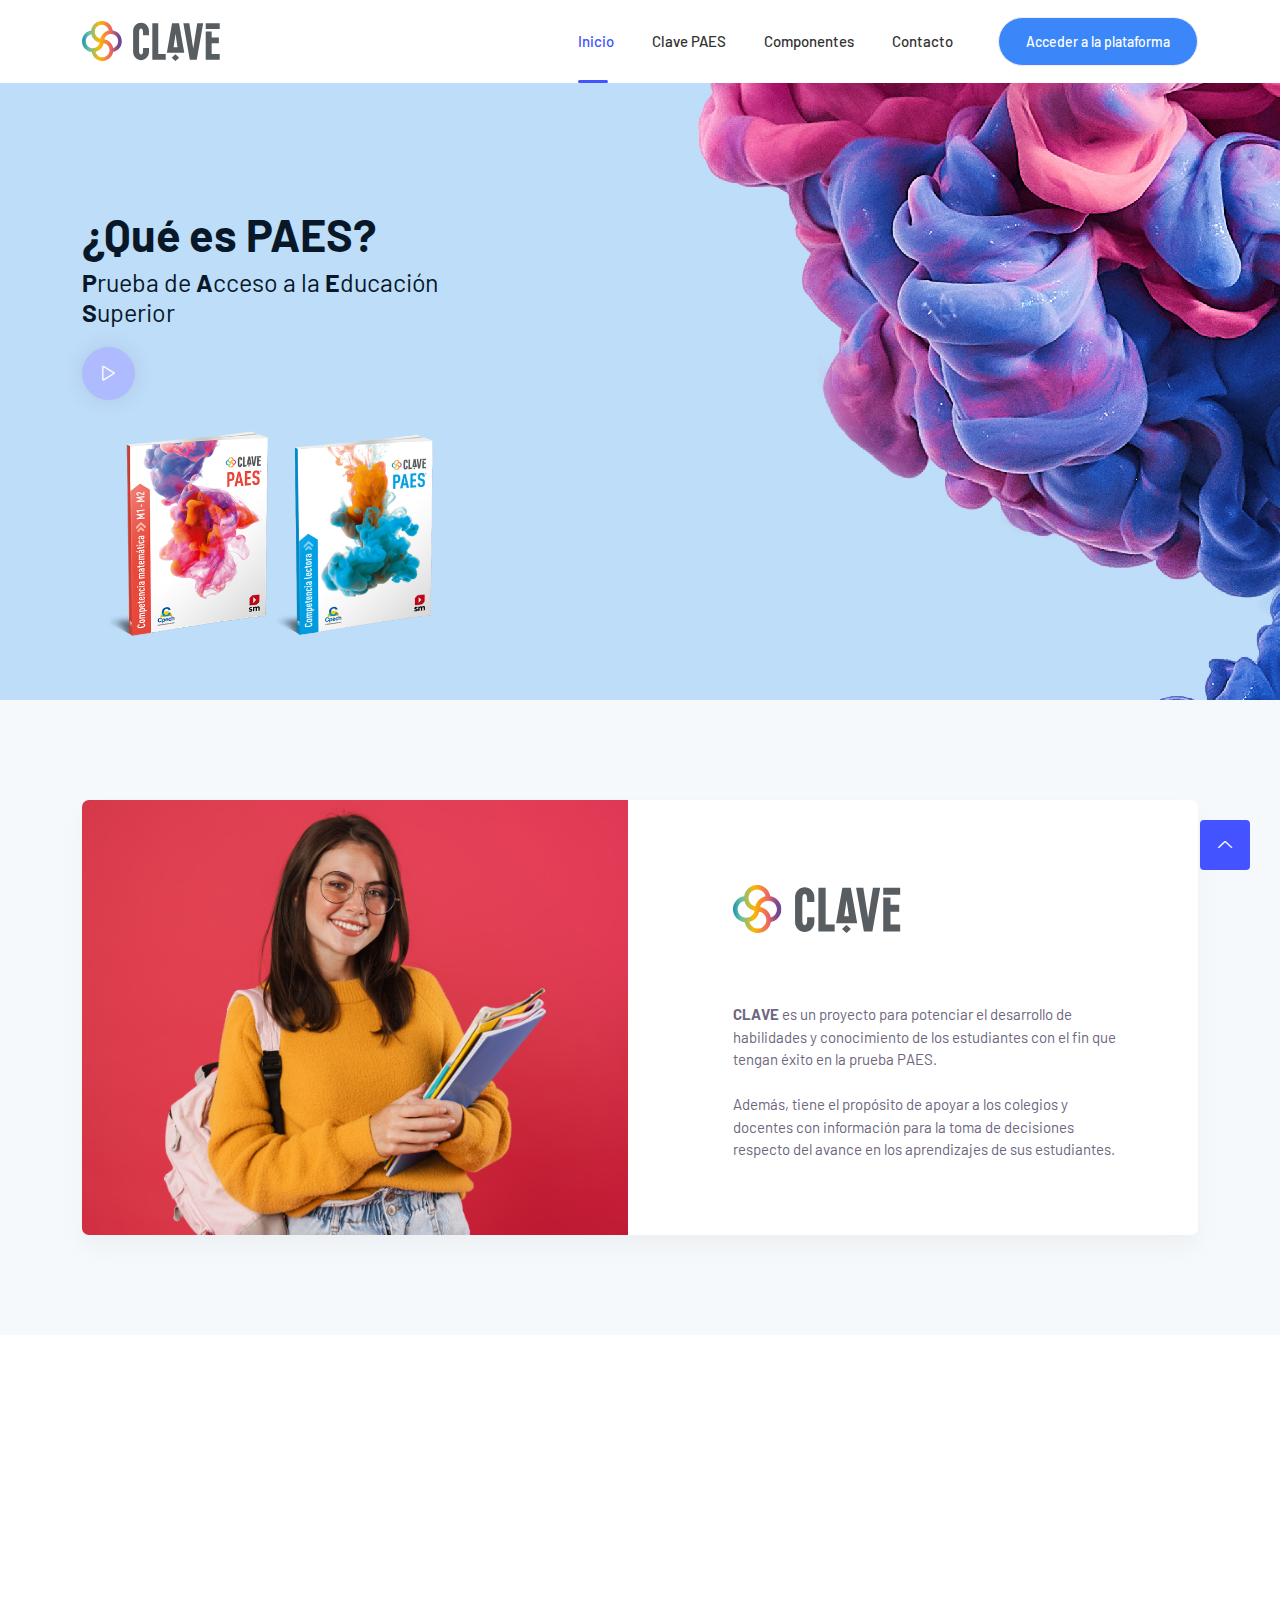
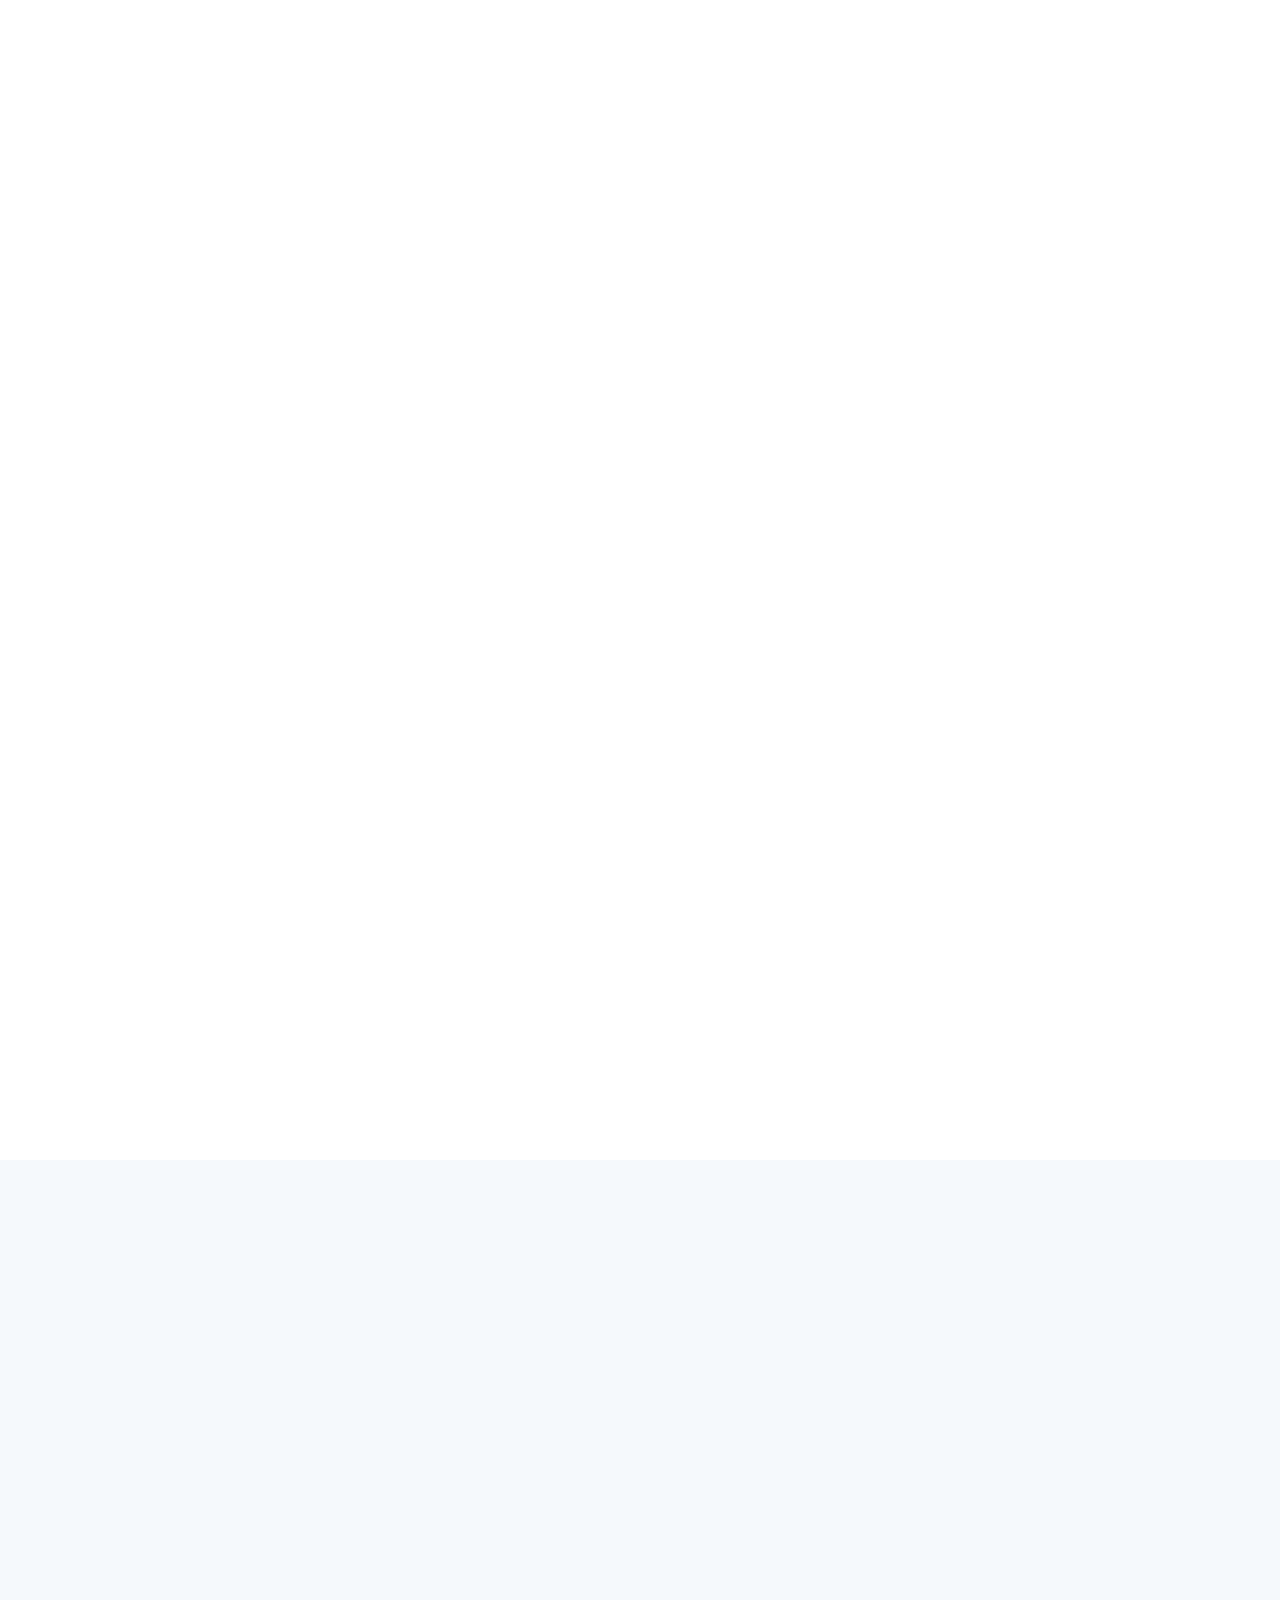
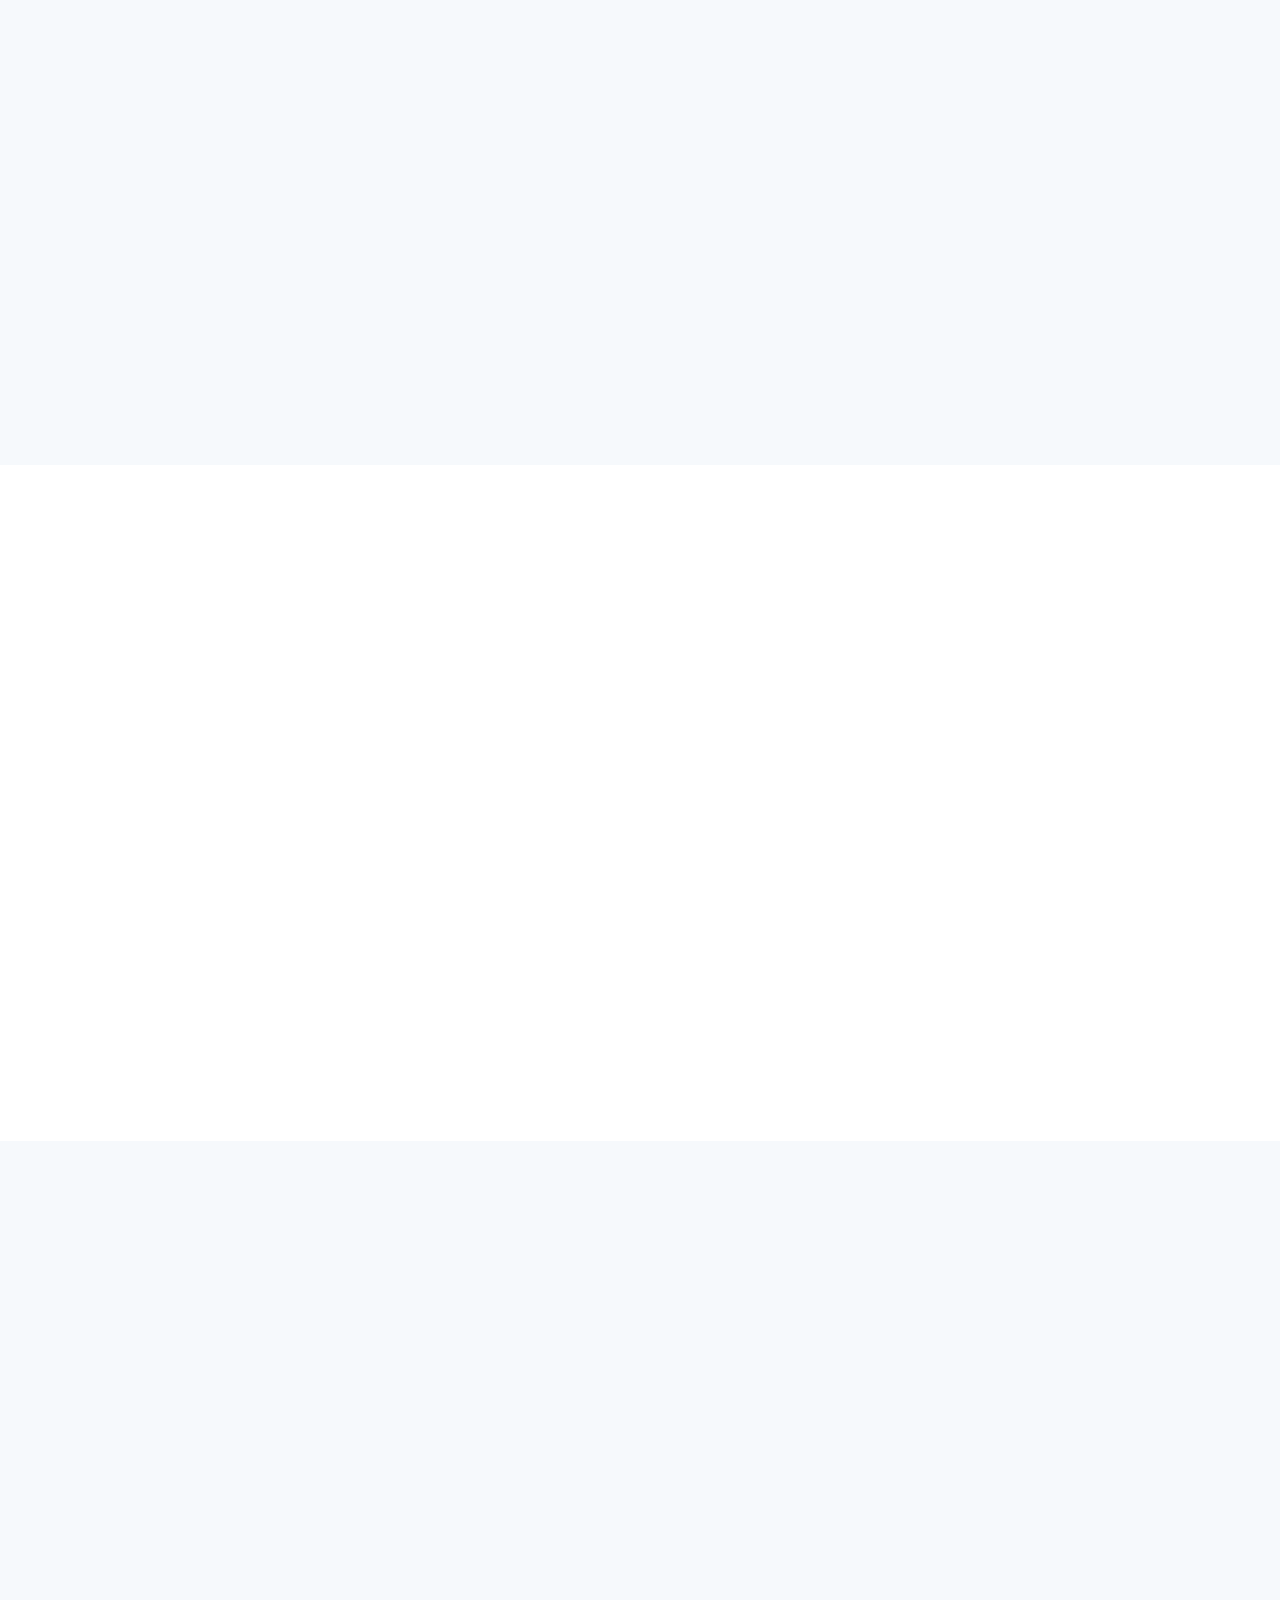
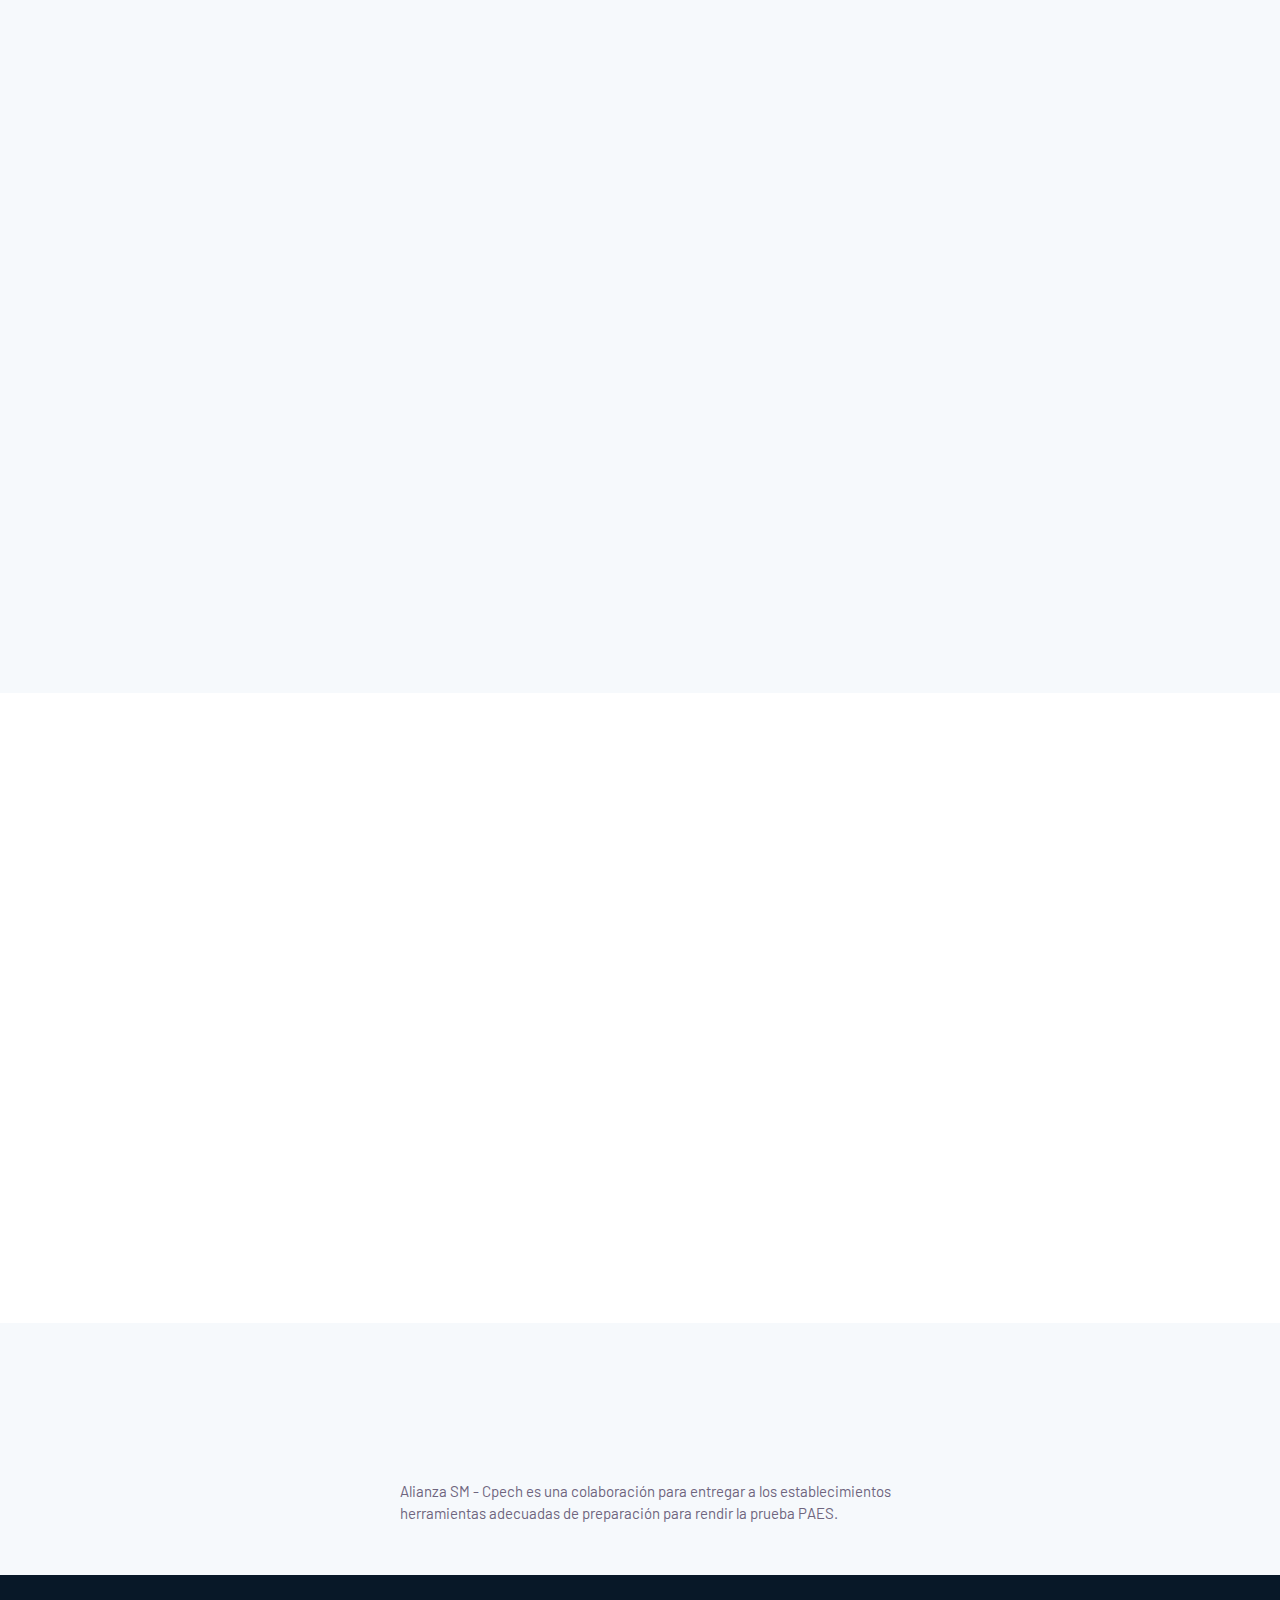
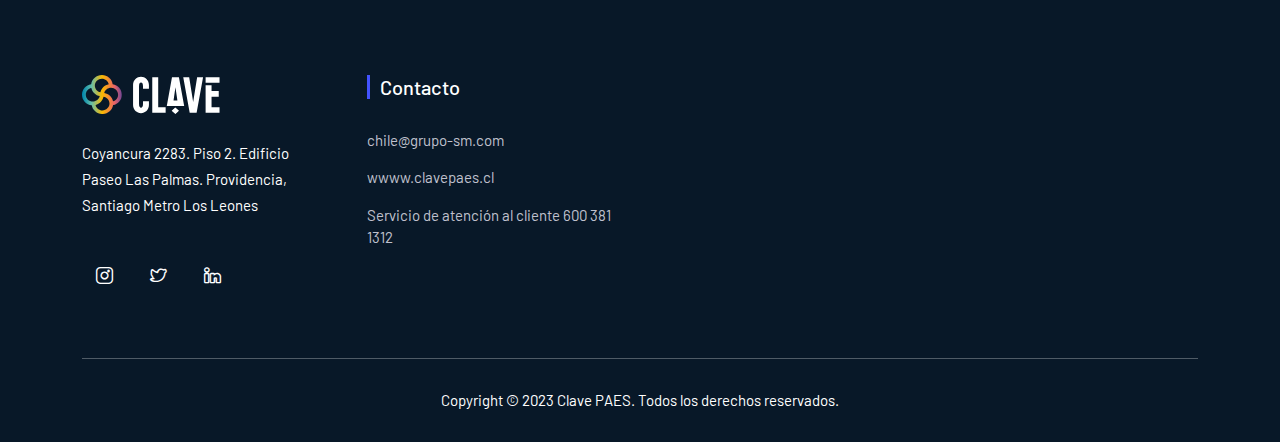
==== commit 1c2d04ea: "clau" ====
--- a/index.html
+++ b/index.html
@@ -71,9 +71,9 @@
                                             <li><a href="service-single.html">Docente</a></li>
                                         </ul>
                                     </li>
-                                    <li class="nav-item"><a href="#portfolio">Videos</a>
+                                   
                                     </li>
-                                    <li class="nav-item"><a href="#">Contacto</a>
+                                    <li class="nav-item"><a href="#contacto">Contacto</a>
                                     </li>
                                 </ul>
                                 <div class="button-mobile">
@@ -606,16 +606,19 @@
                     <div class="d-flex justify-content-center align-items-center wow fadeInUp" data-wow-delay=".2s">
                         <img class="ms-20 me-20" src="assets/images/logo/cpech.png" alt="" />
                         <img class="ms-20 me-20" src="assets/images/logo/sm.png" alt="" />
+                    </div>
+                        <div class="col-lg-12 col-md-6 col-12 d-flex justify-content-center align-items-center mt-30">
                         <p class="ms-20" style="width: 500px;">Alianza SM - Cpech es una colaboración para entregar a
                             los establecimientos herramientas adecuadas de preparación para rendir la prueba PAES. </p>
-                    </div>
+                        </div>
+                    
                 </div>
             </div>
         </div>
     </section>
 
     <!-- Start Footer Area -->
-    <footer class="footer">
+    <footer class="footer" id="contacto">
         <!-- Start Middle Top -->
         <div class="footer-middle">
             <div class="container">
@@ -661,8 +664,7 @@
                     <div class="row">
                         <div class="col-12">
                             <div class="left">
-                                <p>Designed and Developed by<a href="https://wpthemesgrid.com/" rel="nofollow"
-                                        target="_blank">Wpthemesgird</a></p>
+                                <p>Copyright © 2023 Clave PAES. Todos los derechos reservados.</p>
                             </div>
                         </div>
                     </div>
--- a/assets/css/clau.css
+++ b/assets/css/clau.css
@@ -74,13 +74,13 @@
 }
 
 .header .button-mobile .btn {
-    color: #4353ff;
+    color: #fff;
     padding: 12px 25px;
     display: none;
     overflow: hidden;
     position: relative;
     z-index: 2;
-    background: #fff;
+    background: #3b86f8;
     border: 1px solid #F4EEFB;
     font-size: 14px;
     font-weight: 500;
@@ -93,7 +93,7 @@
   
   .header .button-mobile .btn:hover {
     color: #fff;
-    background-color: #4353ff;
+    background-color: #081828;
     border-color: transparent;
   }
 
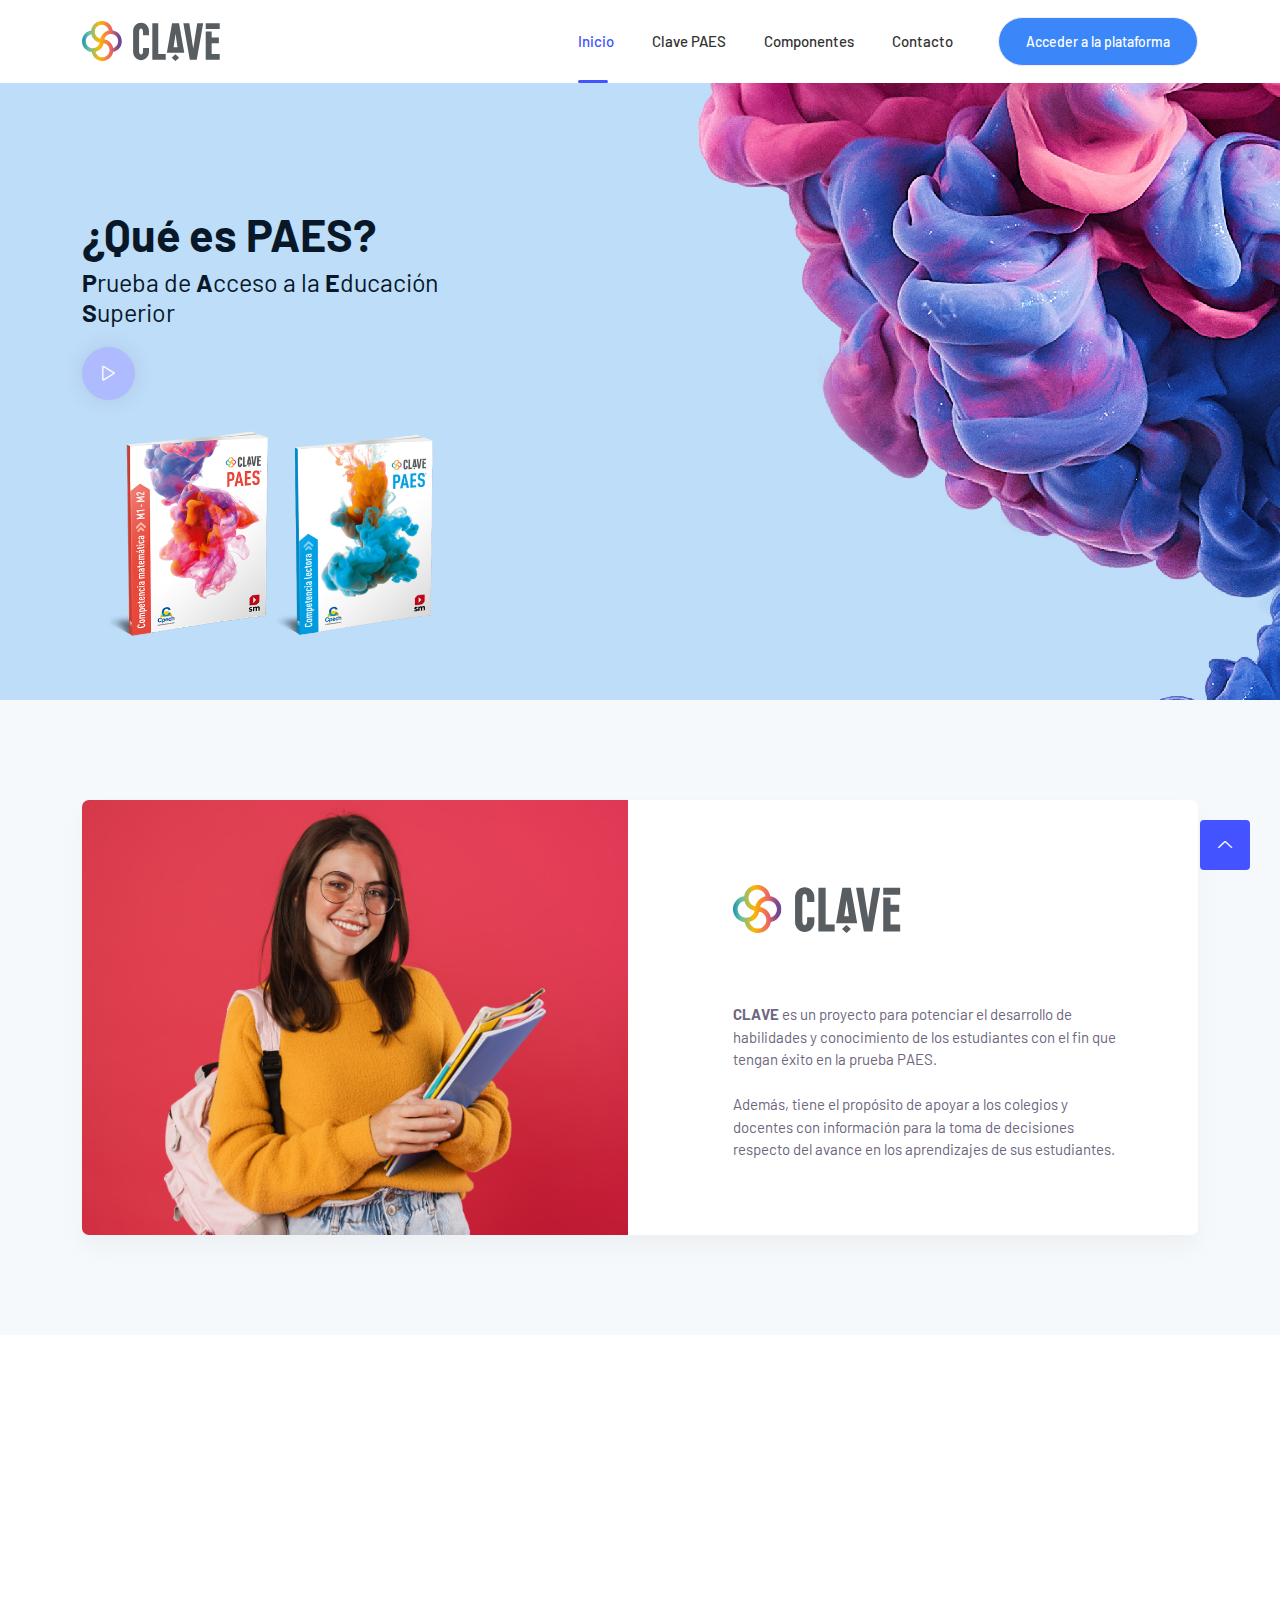
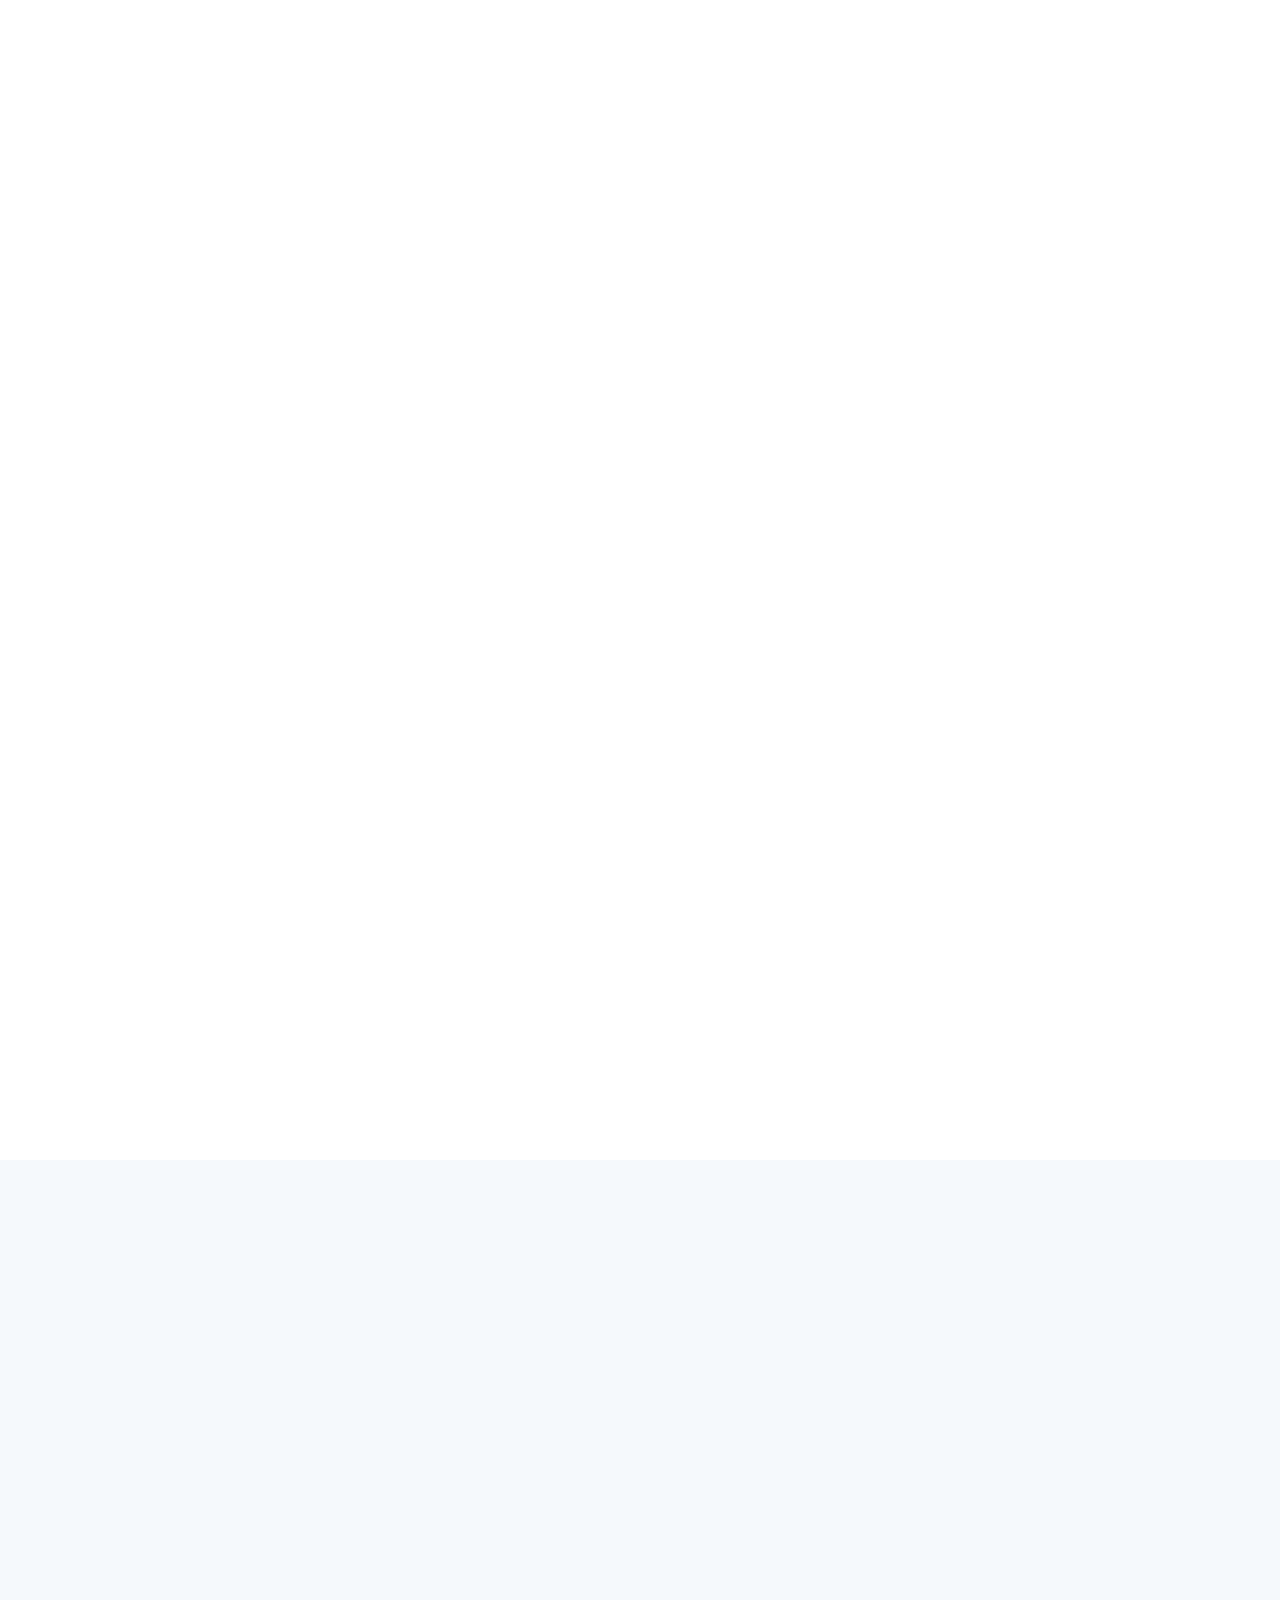
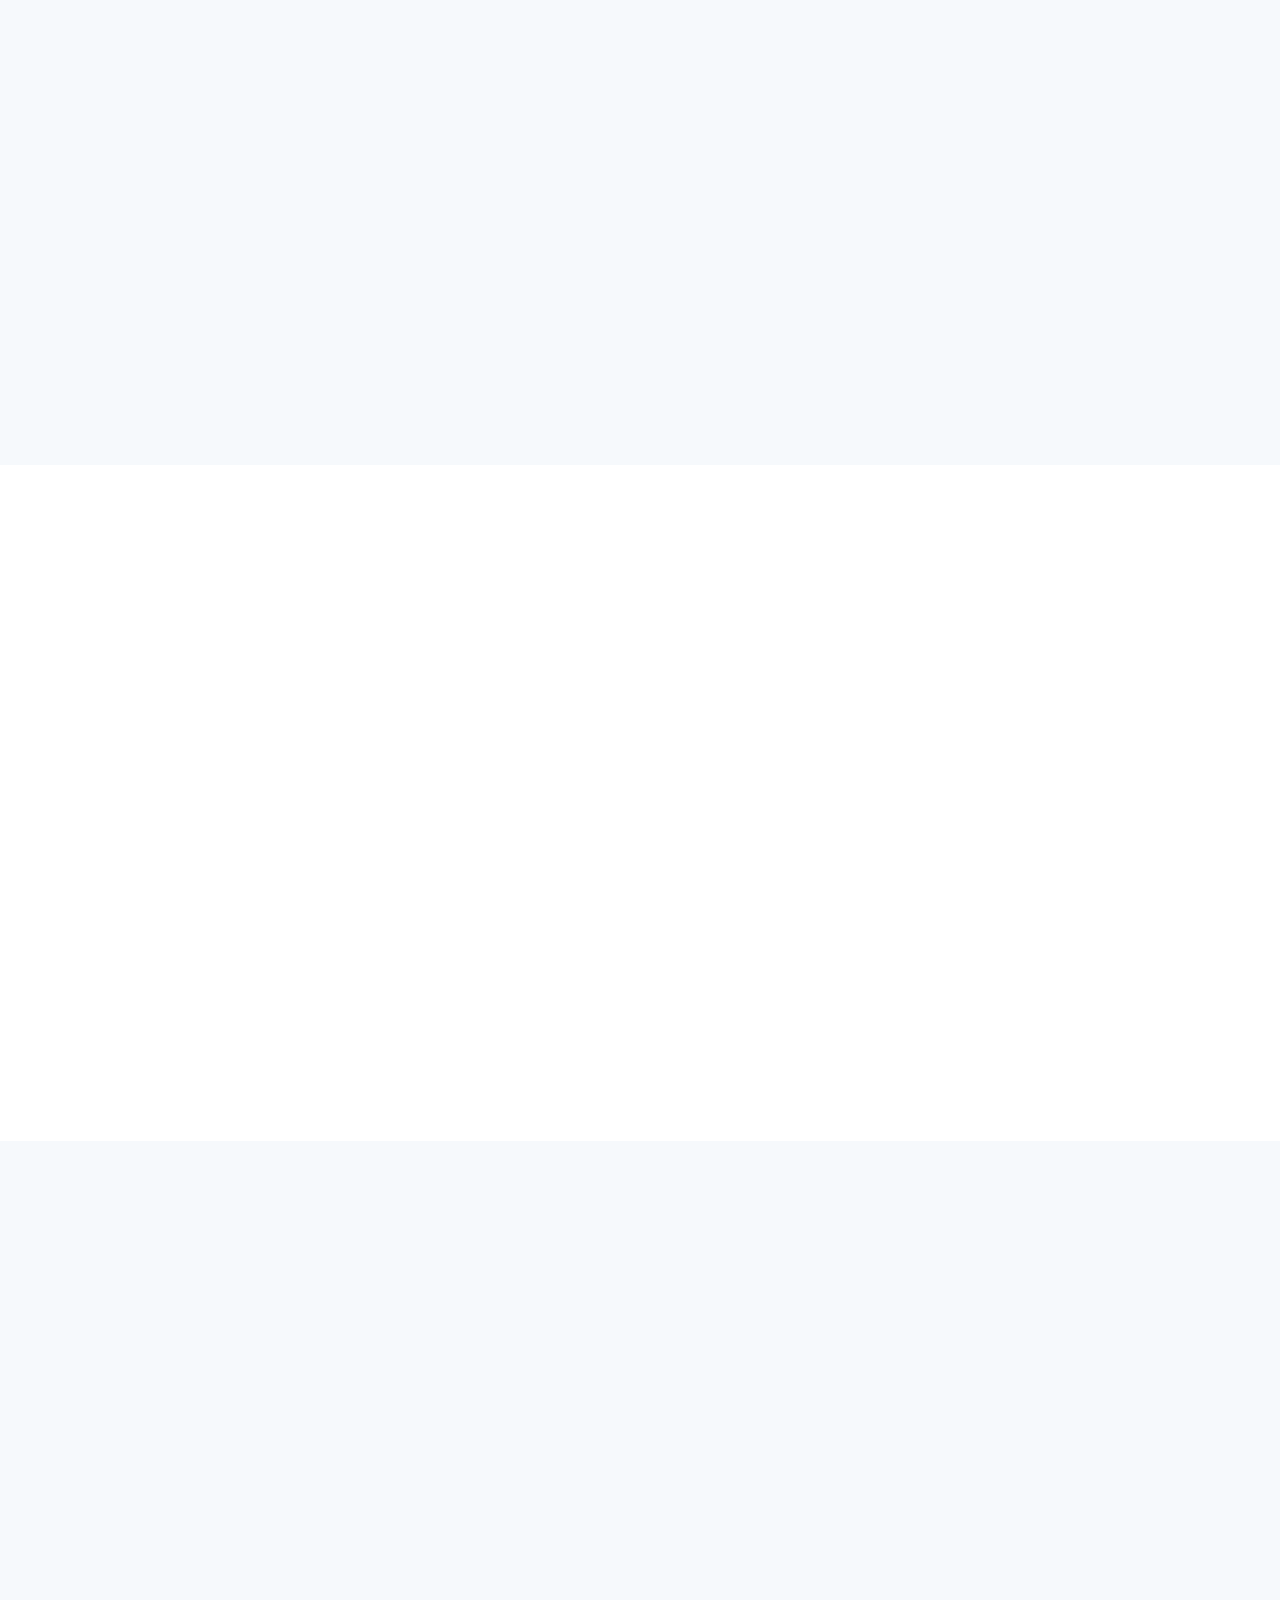
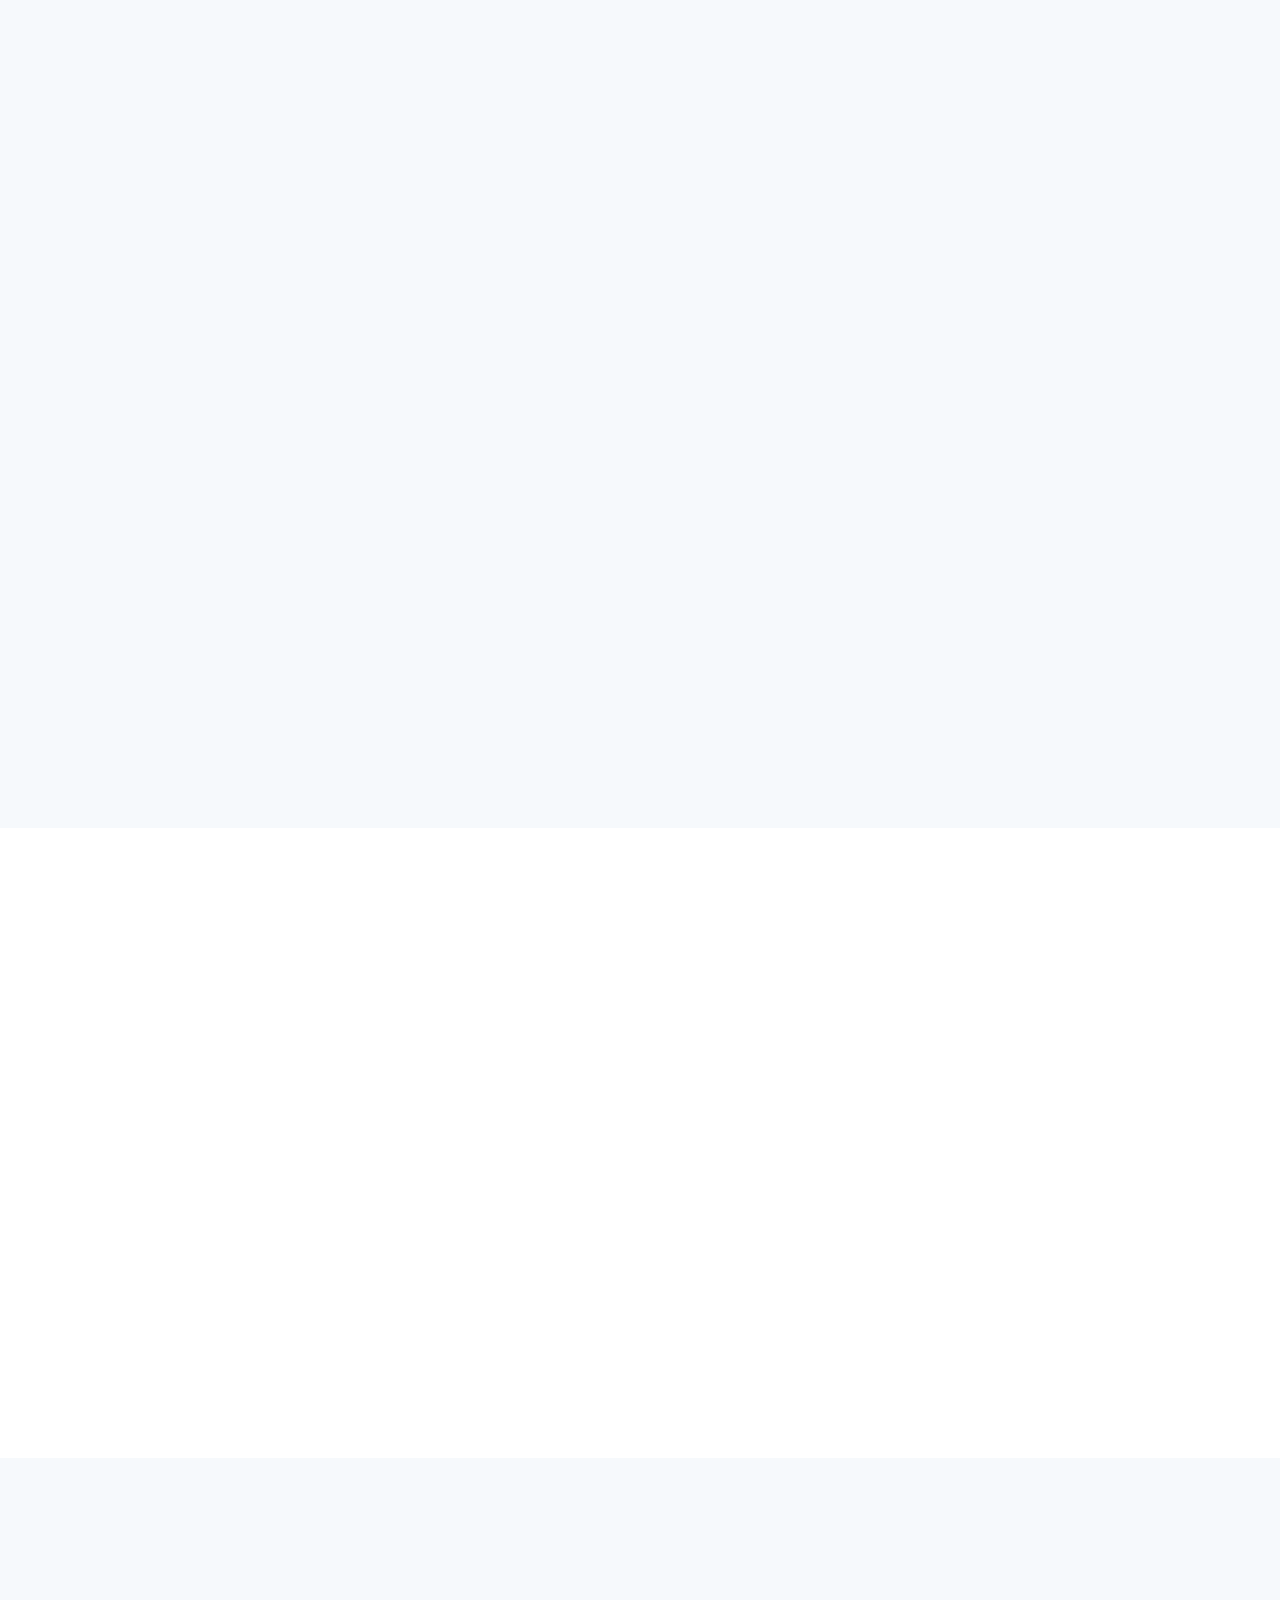
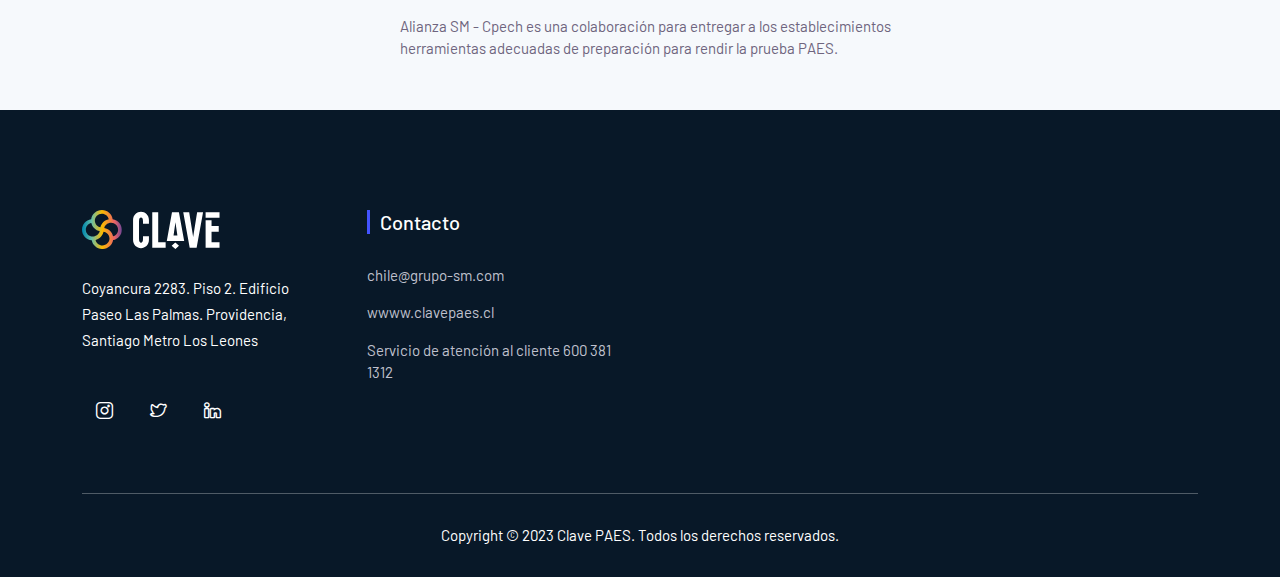
==== commit c91f89f8: "clau" ====
--- a/index.html
+++ b/index.html
@@ -499,42 +499,84 @@
                         <div class="portfolio-img">
                             <img src="assets/images/fotos/03.jpg">
                         </div>
-                    </div>
+                        <div class="portfolio-overlay">
+                            <div class="pf-content">
+                                <h4><a href="#">Título</a></h4>
+                                <span class="category">lorem ipsum</span>
+                            </div>
+                        </div>
+                    </div>
+
                 </div>
                 <div class="col-lg-4 col-md-6 grid-item web">
                     <div class="portfolio-item-wrapper wow fadeInUp" data-wow-delay=".5s">
                         <div class="portfolio-img">
                             <img src="assets/images/fotos/04.jpg">
                         </div>
-                    </div>
+                        <div class="portfolio-overlay">
+                            <div class="pf-content">
+                                <h4><a href="#">Título</a></h4>
+                                <span class="category">lorem ipsum</span>
+                            </div>
+                        </div>
+                    </div>
+
                 </div>
                 <div class="col-lg-4 col-md-6 grid-item web">
                     <div class="portfolio-item-wrapper wow fadeInUp" data-wow-delay=".5s">
                         <div class="portfolio-img">
                             <img src="assets/images/fotos/04.jpg" alt="#">
                         </div>
-                    </div>
+                        <div class="portfolio-overlay">
+                            <div class="pf-content">
+                                <h4><a href="#">Título</a></h4>
+                                <span class="category">lorem ipsum</span>
+                            </div>
+                        </div>
+                    </div>
+
                 </div>
                 <div class="col-lg-4 col-md-6 grid-item branding">
                     <div class="portfolio-item-wrapper wow fadeInUp" data-wow-delay=".6s">
                         <div class="portfolio-img">
                             <img src="assets/images/fotos/03.jpg" alt="#">
                         </div>
-                    </div>
+                        <div class="portfolio-overlay">
+                            <div class="pf-content">
+                                <h4><a href="#">Título</a></h4>
+                                <span class="category">lorem ipsum</span>
+                            </div>
+                        </div>
+                    </div>
+
                 </div>
                 <div class="col-lg-4 col-md-6 grid-item branding">
                     <div class="portfolio-item-wrapper wow fadeInUp" data-wow-delay=".6s">
                         <div class="portfolio-img">
                             <img src="assets/images/fotos/02.jpg" alt="#">
                         </div>
-                    </div>
+                        <div class="portfolio-overlay">
+                            <div class="pf-content">
+                                <h4><a href="#">Título</a></h4>
+                                <span class="category">lorem ipsum</span>
+                            </div>
+                        </div>
+                    </div>
+
                 </div>
                 <div class="col-lg-4 col-md-6 grid-item graphic">
                     <div class="portfolio-item-wrapper wow fadeInUp" data-wow-delay=".8s">
                         <div class="portfolio-img">
                             <img src="assets/images/fotos/01.jpg">
                         </div>
-                    </div>
+                        <div class="portfolio-overlay">
+                            <div class="pf-content">
+                                <h4><a href="#">Título</a></h4>
+                                <span class="category">lorem ipsum</span>
+                            </div>
+                        </div>
+                    </div>
+
                 </div>
             </div>
 
@@ -606,6 +648,7 @@
                     <div class="d-flex justify-content-center align-items-center wow fadeInUp" data-wow-delay=".2s">
                         <img class="ms-20 me-20" src="assets/images/logo/cpech.png" alt="" />
                         <img class="ms-20 me-20" src="assets/images/logo/sm.png" alt="" />
+                        <img class="ms-20 me-20" src="assets/images/logo/conecta.png" alt="" style="width: 170px"/>
                     </div>
                         <div class="col-lg-12 col-md-6 col-12 d-flex justify-content-center align-items-center mt-30">
                         <p class="ms-20" style="width: 500px;">Alianza SM - Cpech es una colaboración para entregar a
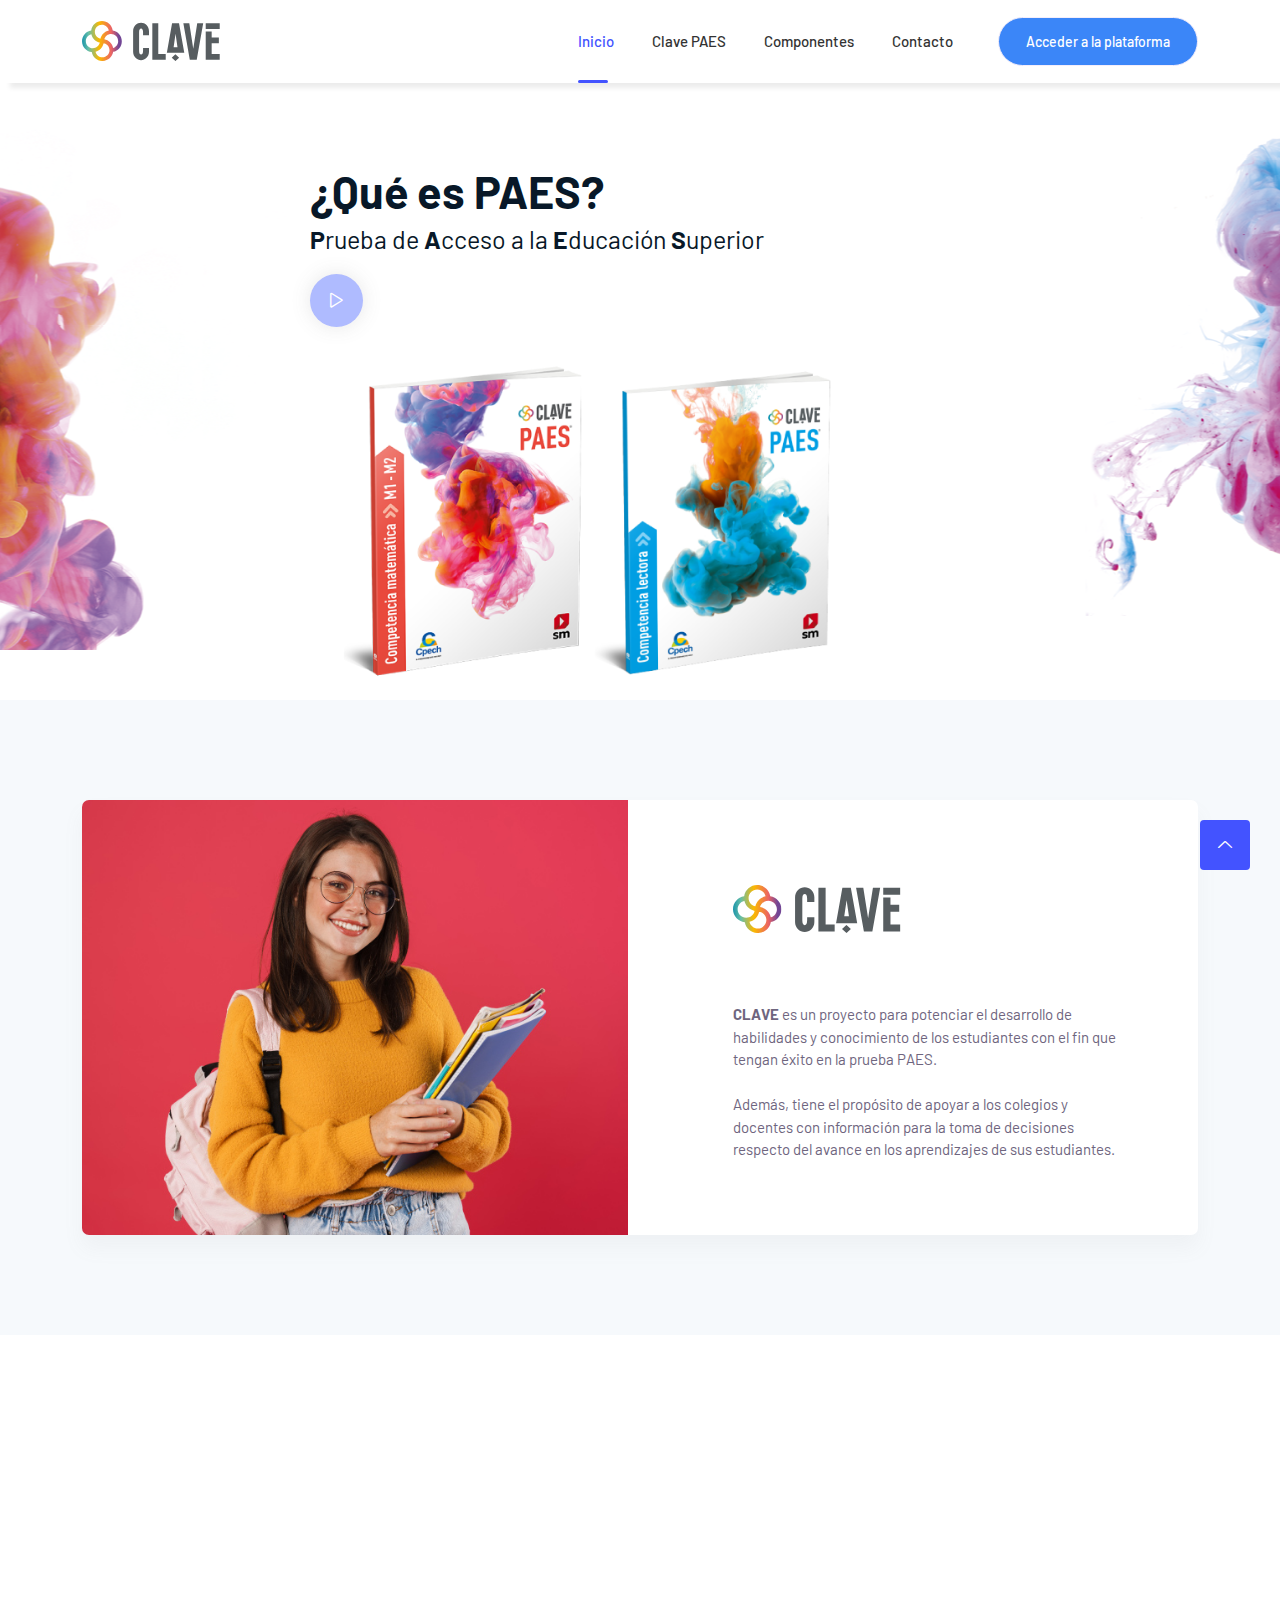
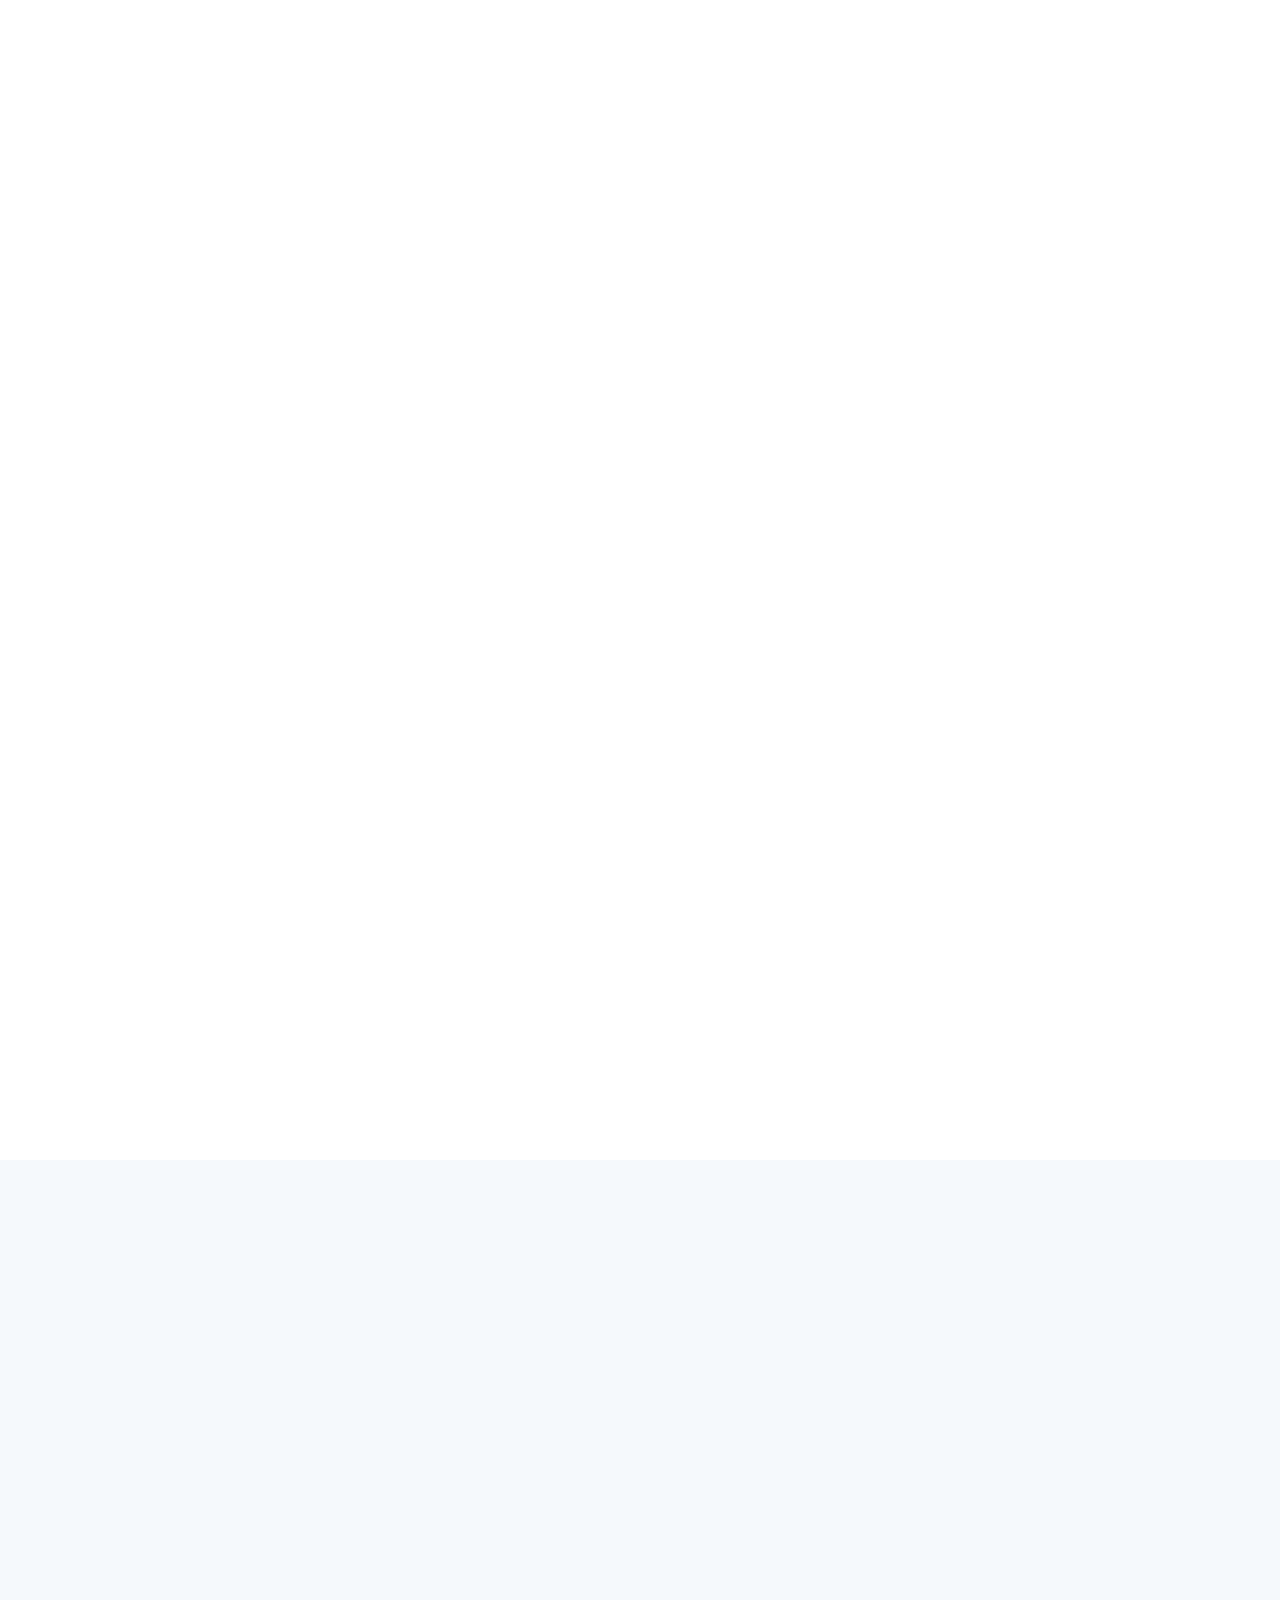
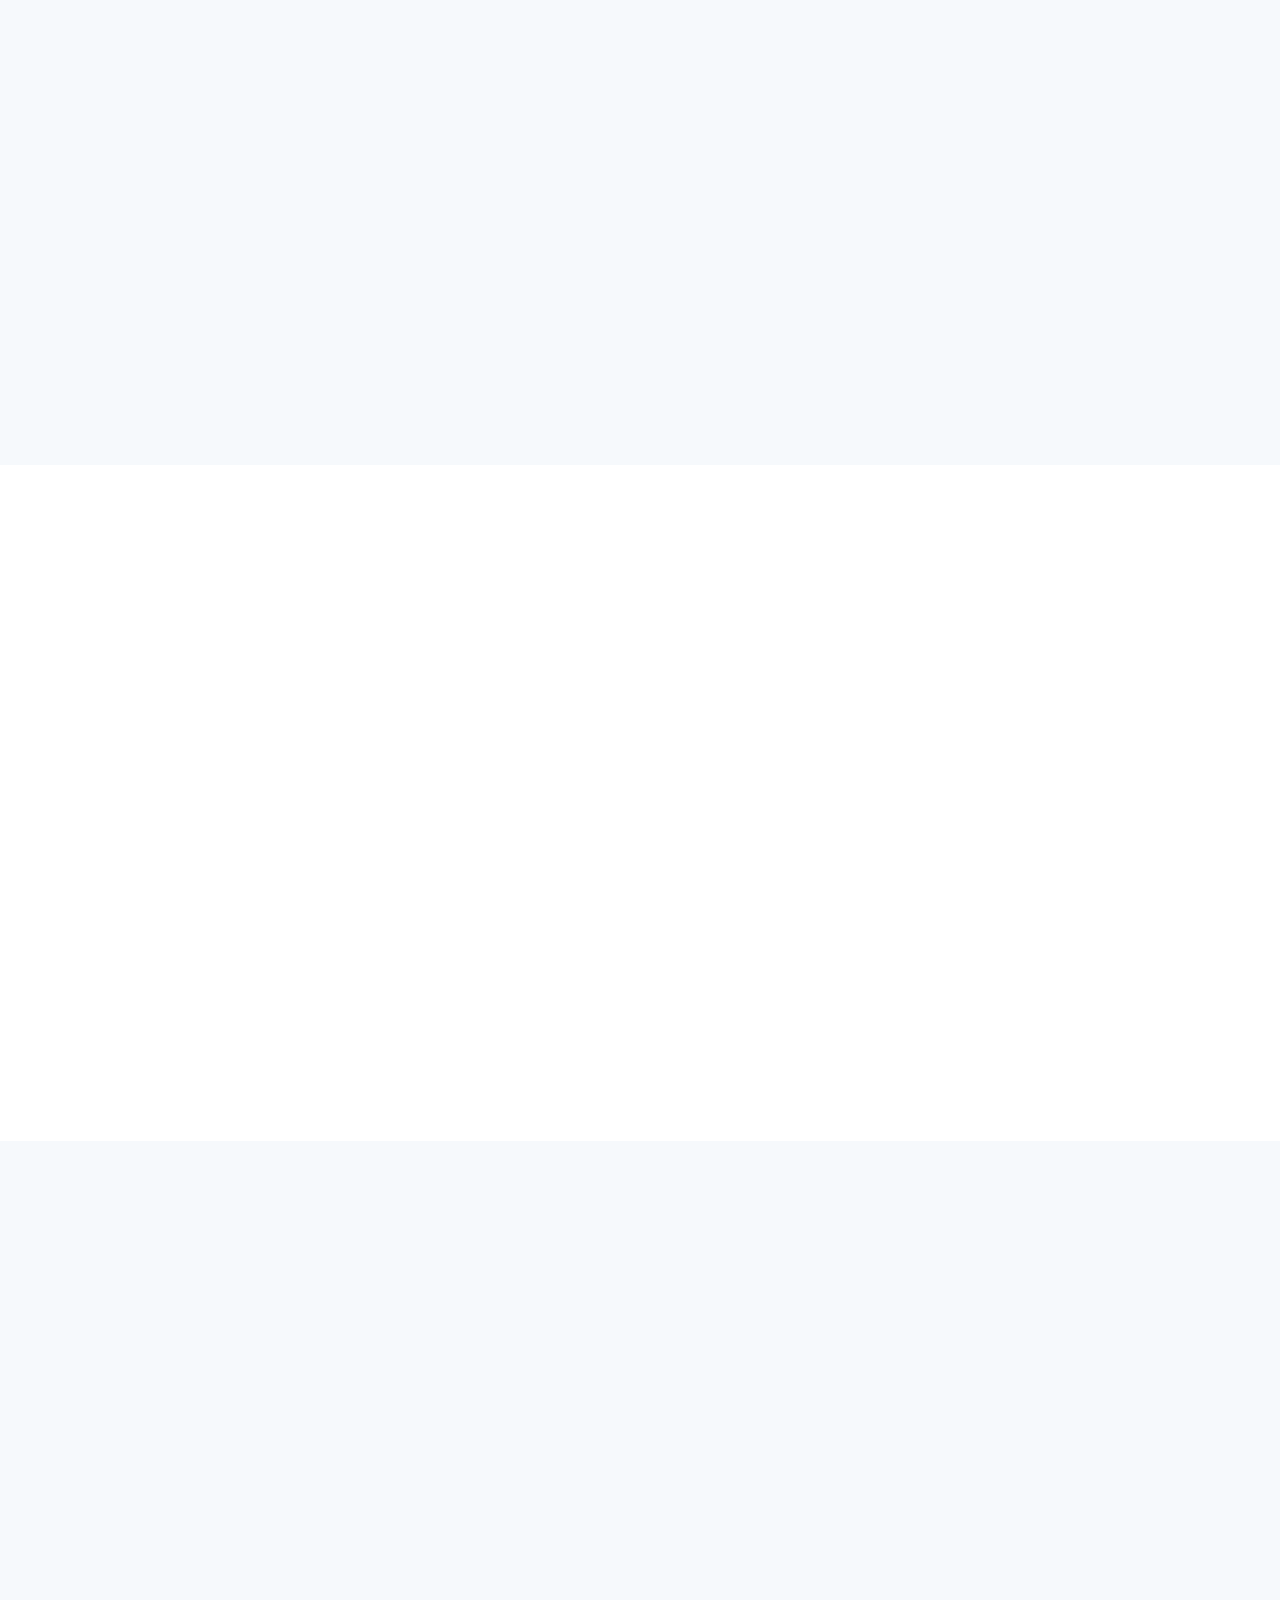
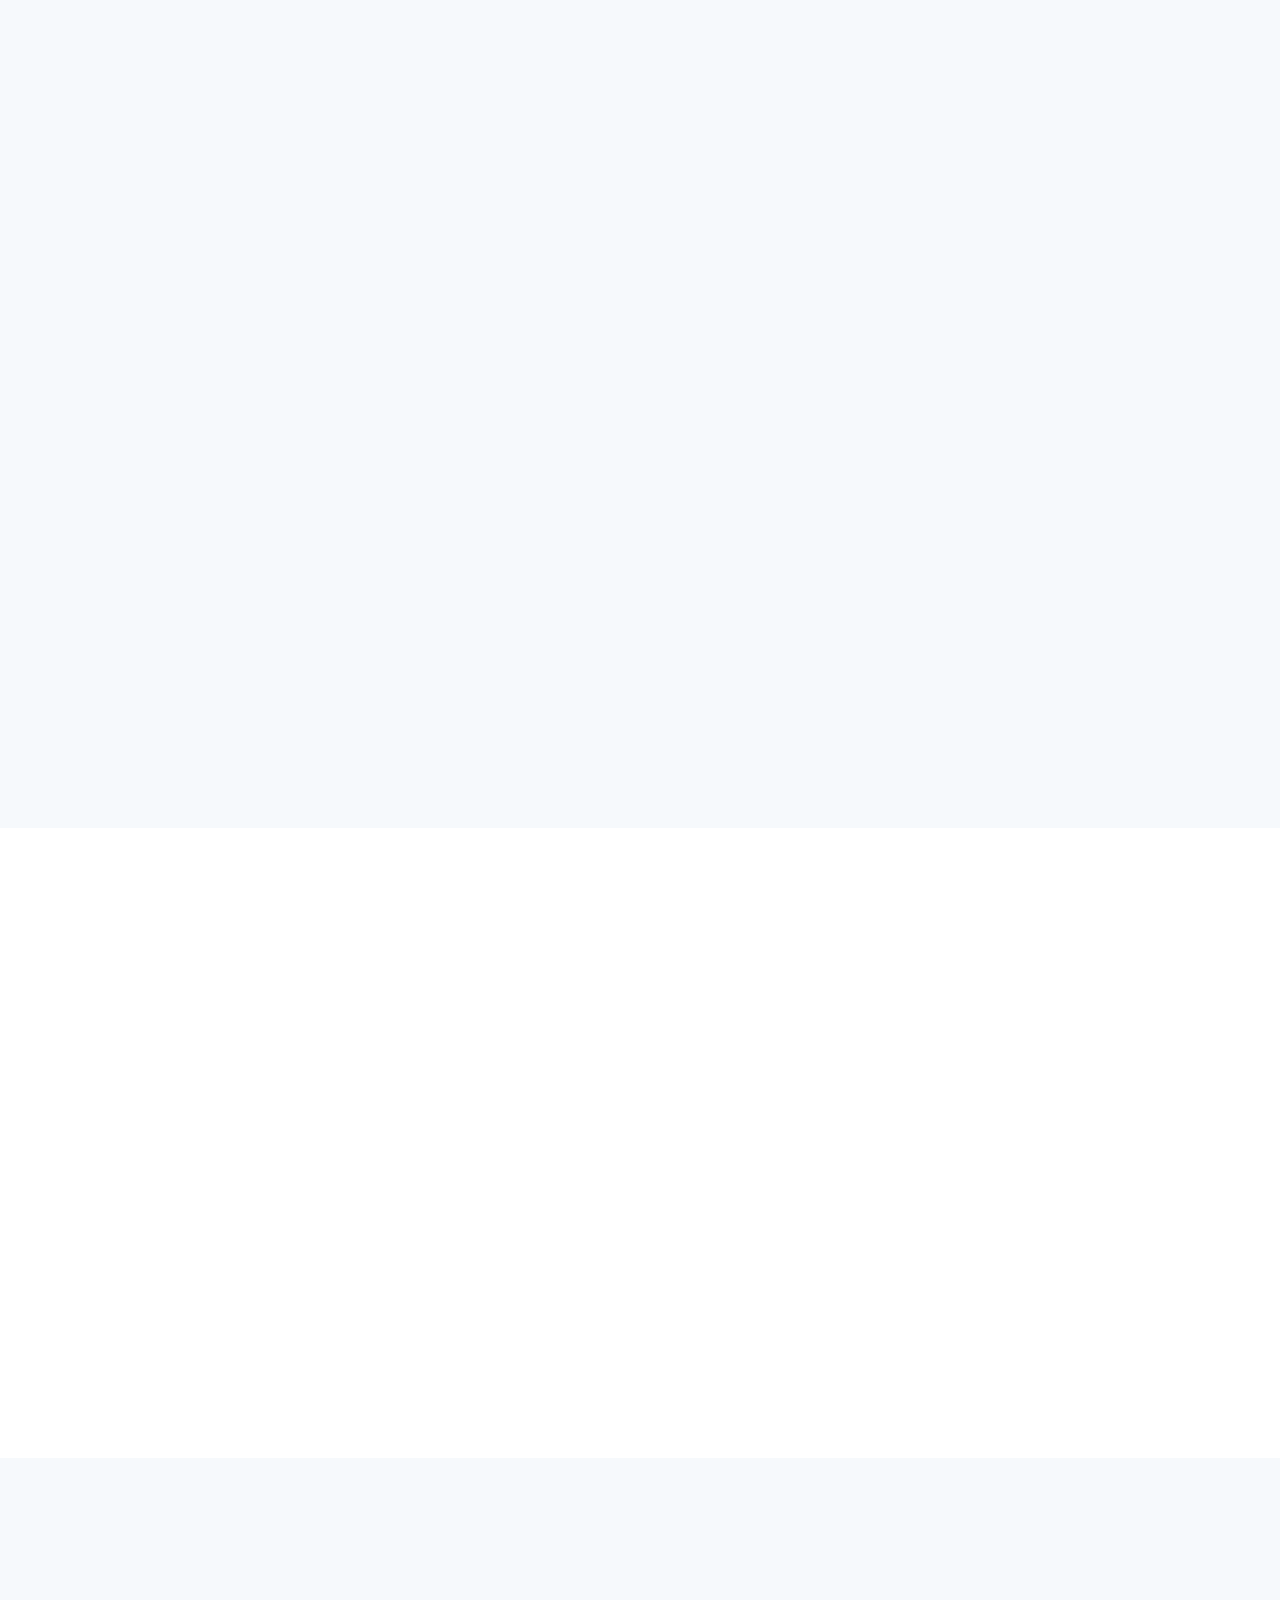
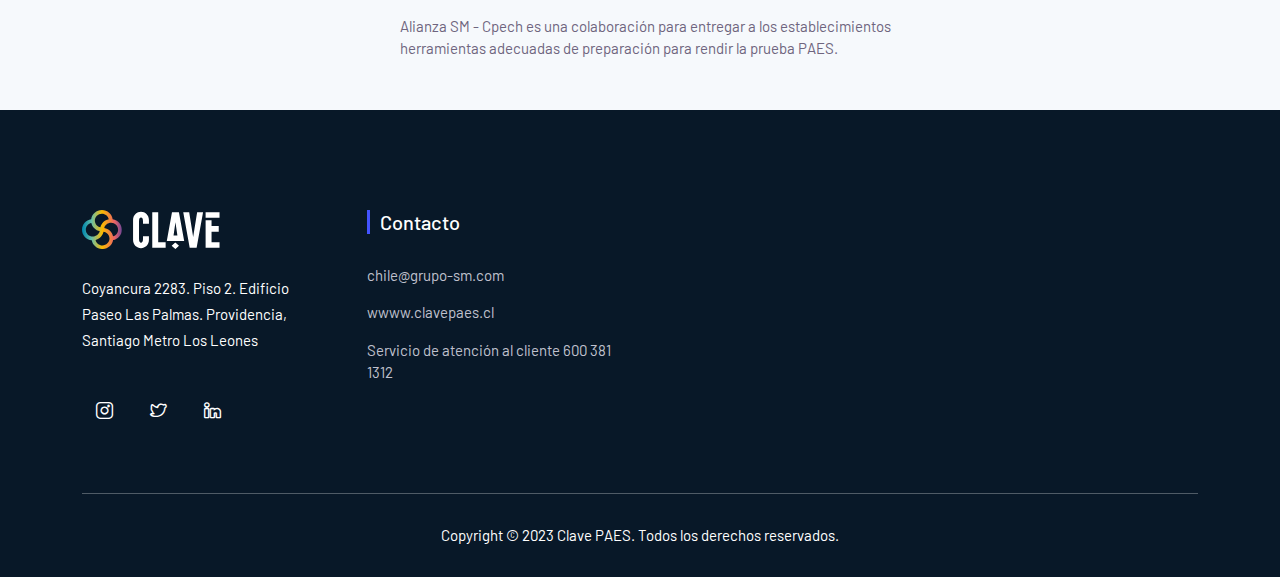
==== commit 9a10c9f3: "clau cambios" ====
--- a/index.html
+++ b/index.html
@@ -99,7 +99,7 @@
     <section class="hero-area" id="hero-area">
         <div class="container">
             <div class="row">
-                <div class="col-lg-5 col-12">
+                <div class="col-lg-12 col-12 d-flex align-items-center justify-content-center">
                     <div class="hero-content ">
                         <h1 class="wow fadeInUp" data-wow-delay=".6s">¿Qué es PAES?</h1>
                         <h3 class="wow fadeInUp" data-wow-delay=".8s"><b> P</b>rueba de <b>A</b>cceso a la
@@ -127,7 +127,7 @@
                                 <!--/ End Video Animation -->
                             </div>
                         </div>
-                        <div class="col-lg-10 col-md-6 col-7 p-3">
+                        <div class="col-lg-10 col-md-12 col-7 p-3 data-filter">
                             <div class=" wow fadeInUp" data-wow-delay=".3s">
                                 <img class="" src="assets/images/fotos/Librosdisponibles.png" alt=""
                                     style="width: 100%;" />
--- a/assets/css/main.css
+++ b/assets/css/main.css
@@ -1417,6 +1417,7 @@
   transition: all 0.3s ease-out 0s;
   background-color: #fff;
   position: absolute;
+  box-shadow: 10px 5px 5px #00000014;
 }
 
 .header.index2 .navbar-area {
@@ -1920,8 +1921,10 @@
 
 .hero-area {
   height: 700px;
-  background-image: url(../images/fotos/fondo2.jpg);
+  background-image: url(../images/fotos/fondopaes.png);
   background-repeat: no-repeat;
+  background-size: fixed;
+  background-position: center;
 
 }
 
@@ -1953,7 +1956,7 @@
 }
 
 .hero-content {
-  margin-top: 207px;
+  margin-top: 164px;
   display: block;
   display: inline-block;
   position: relative;
